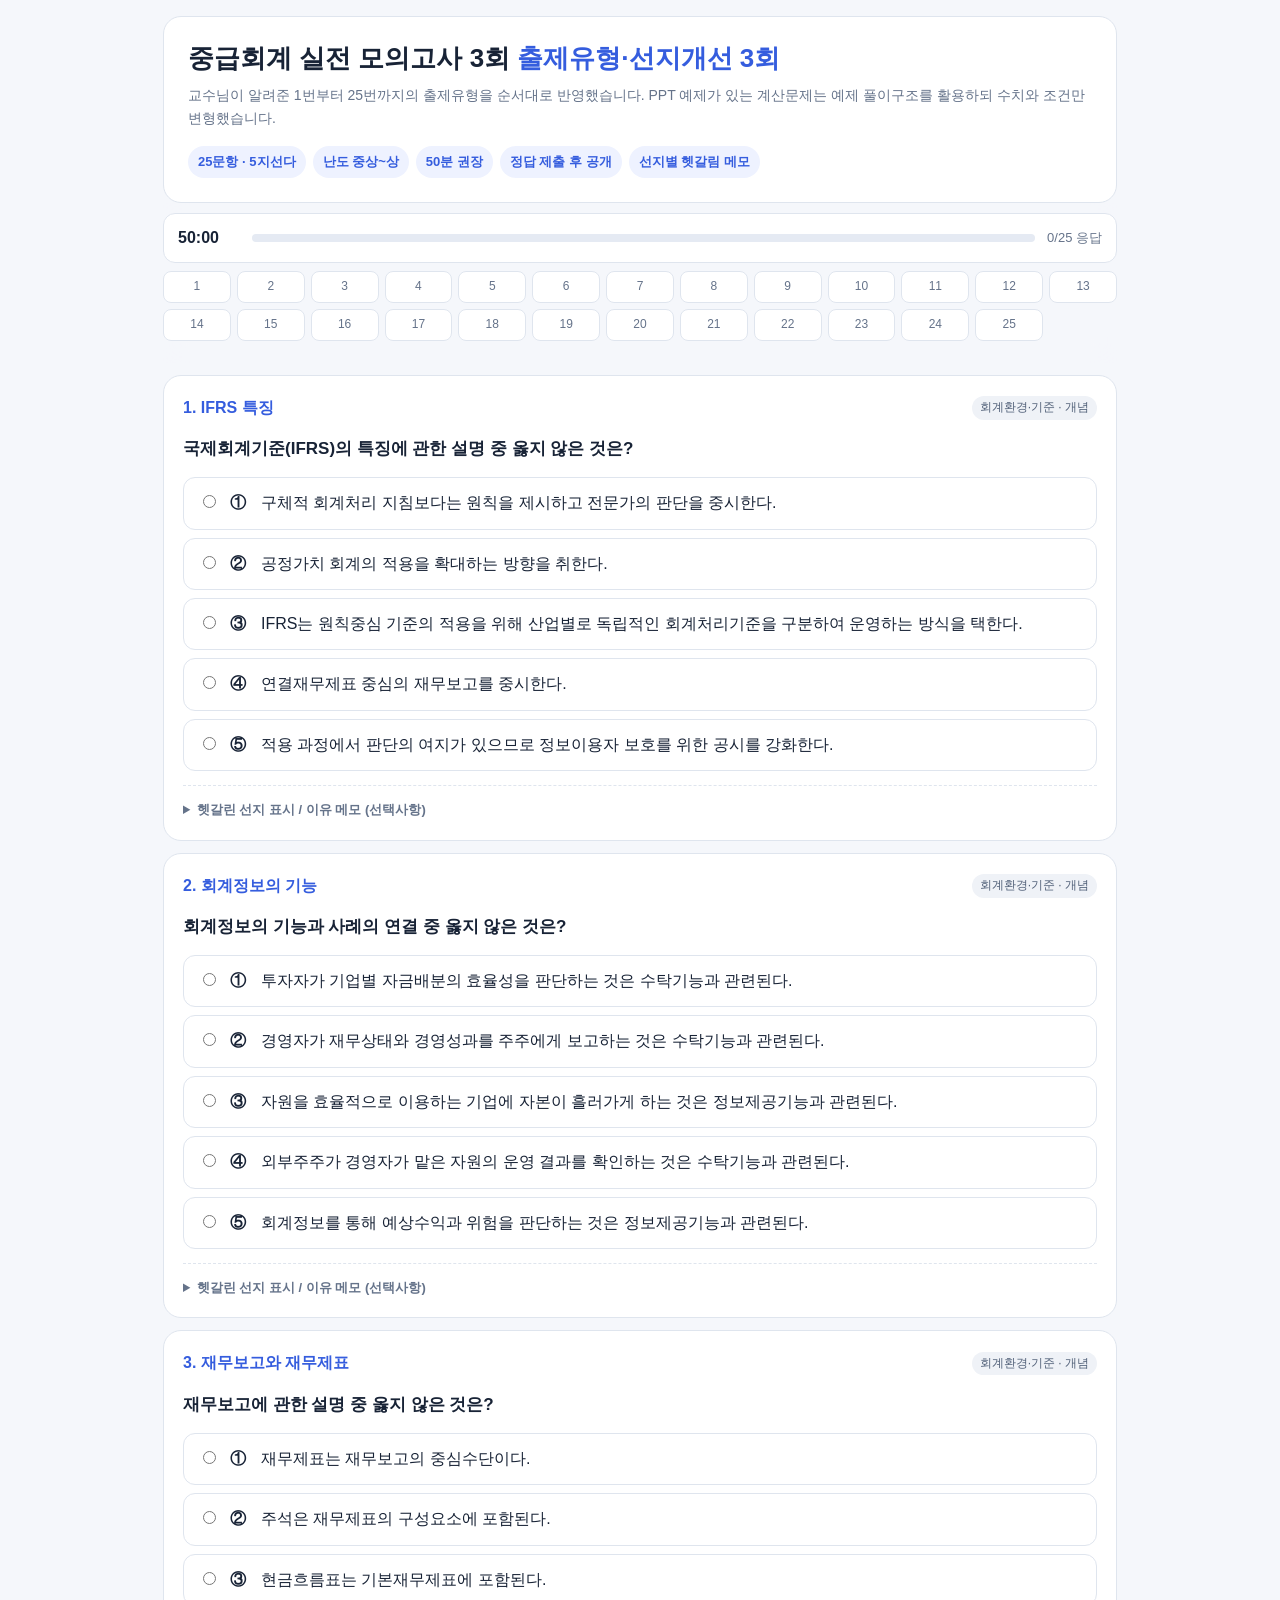
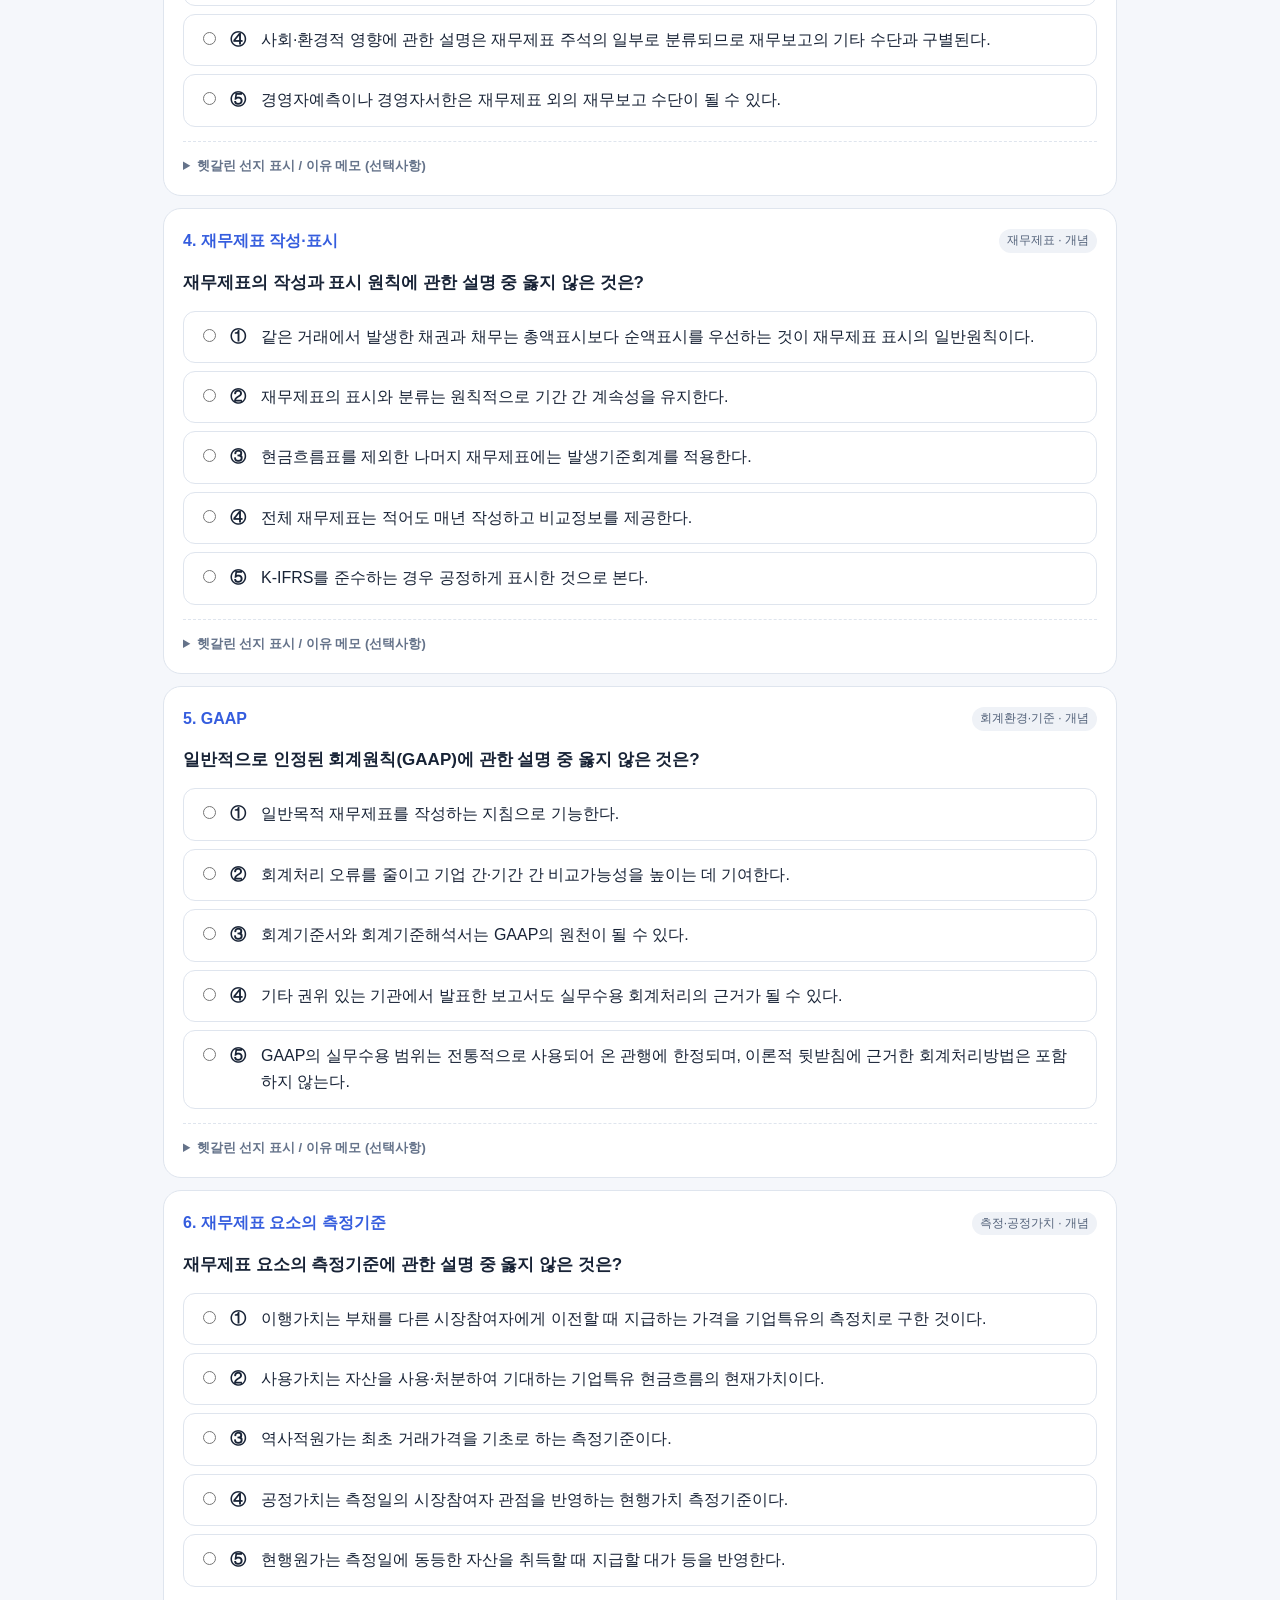
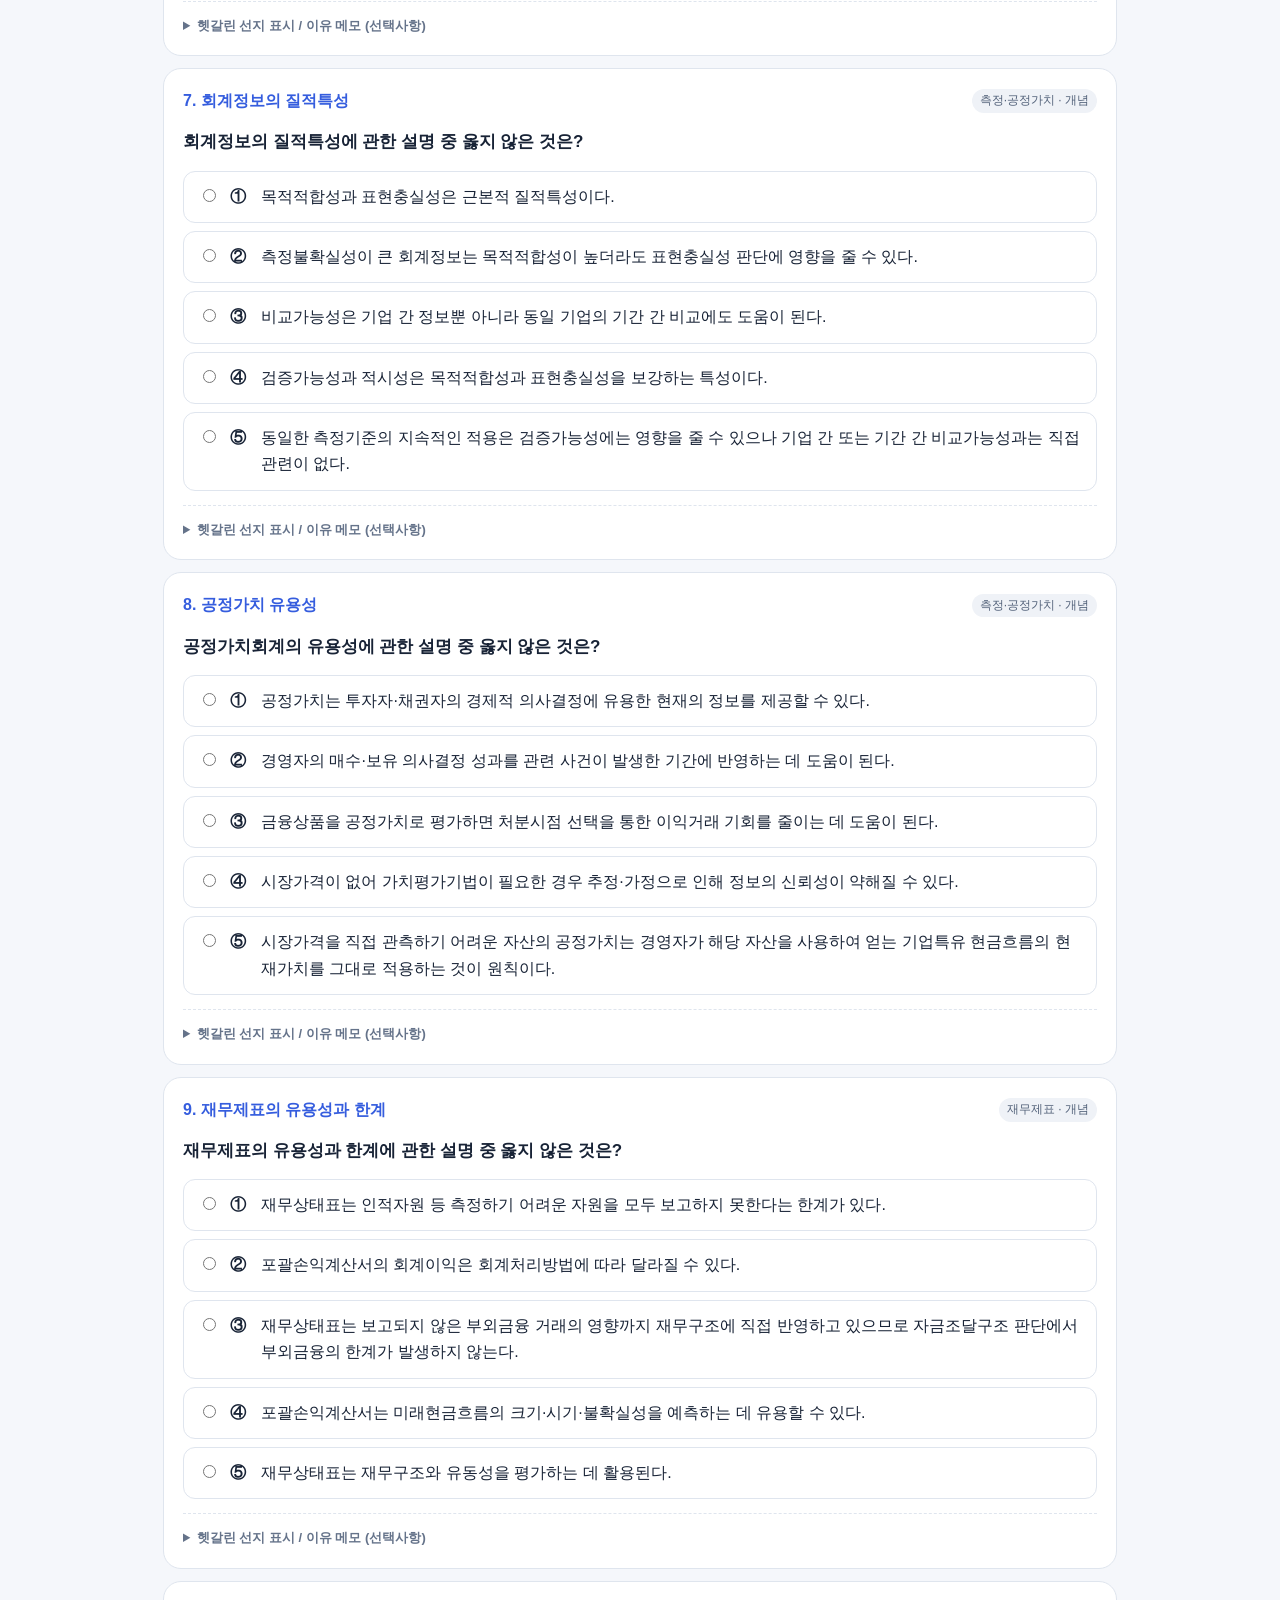
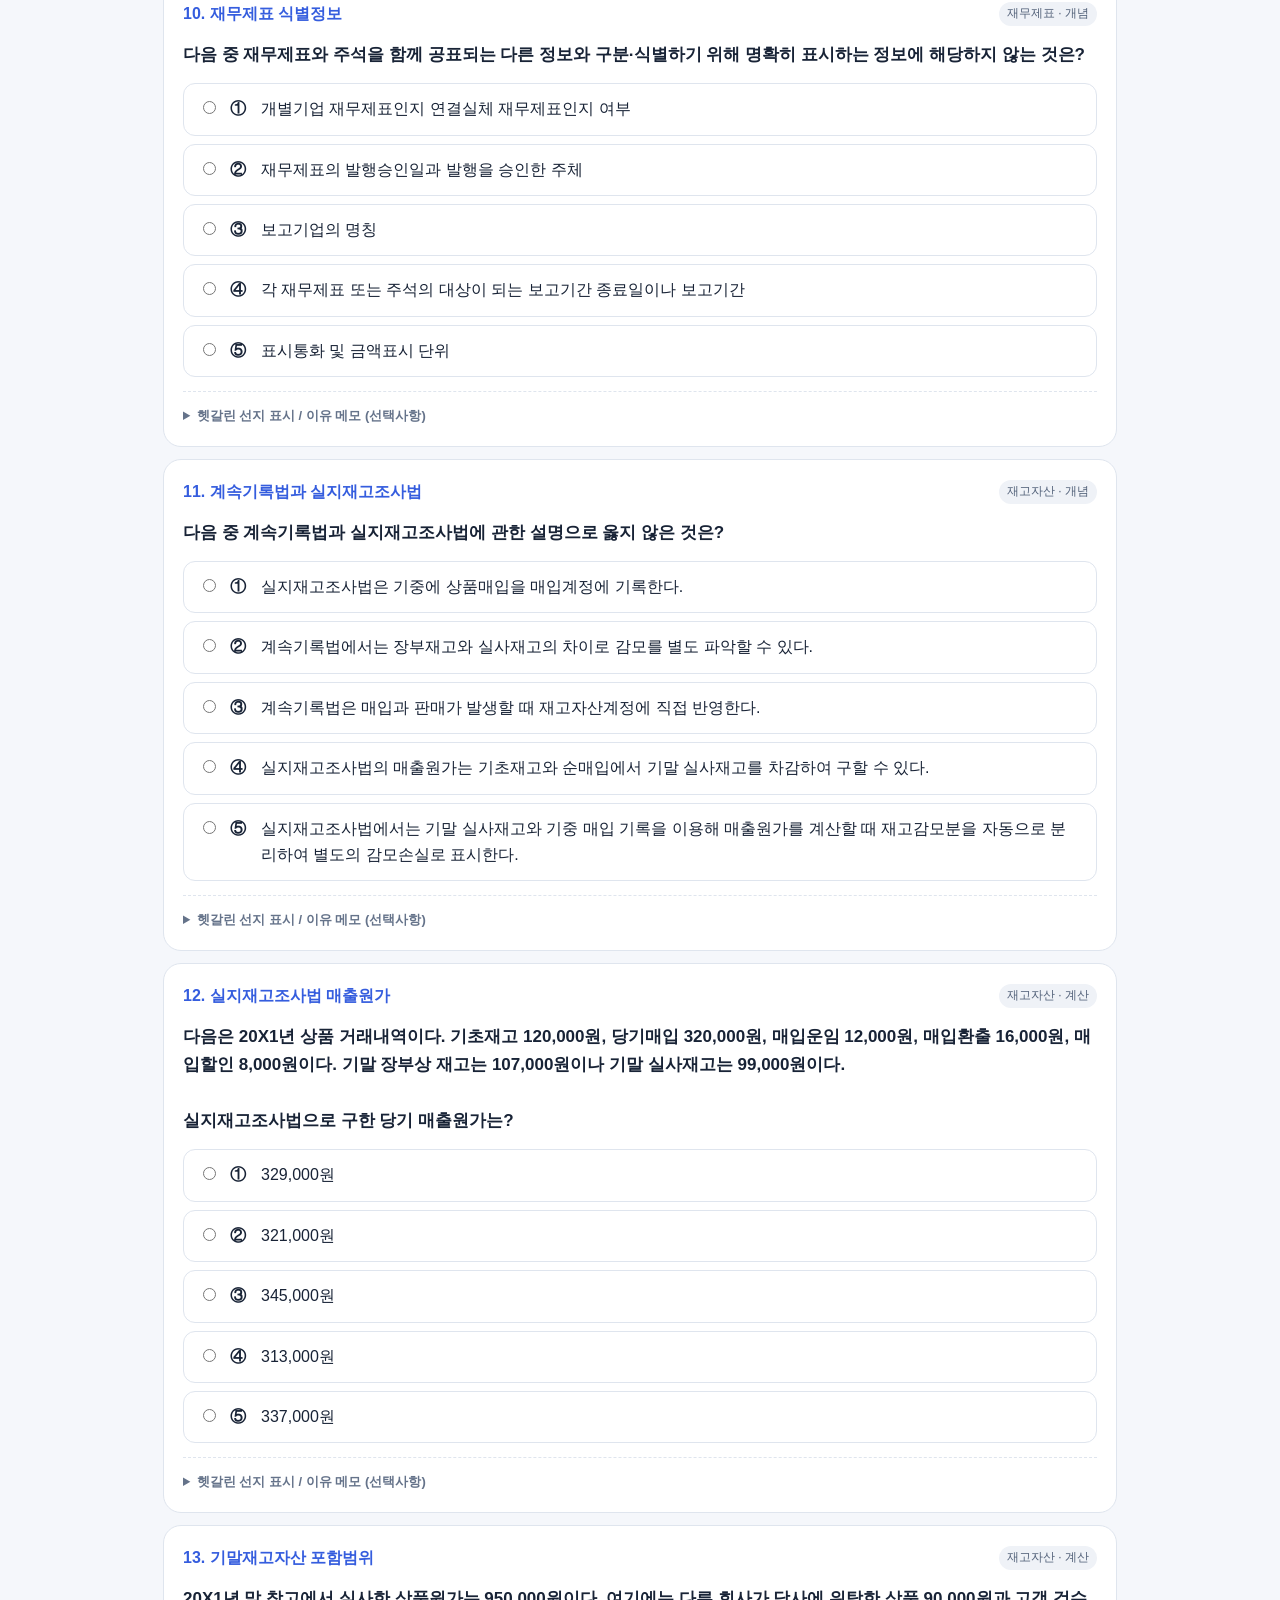
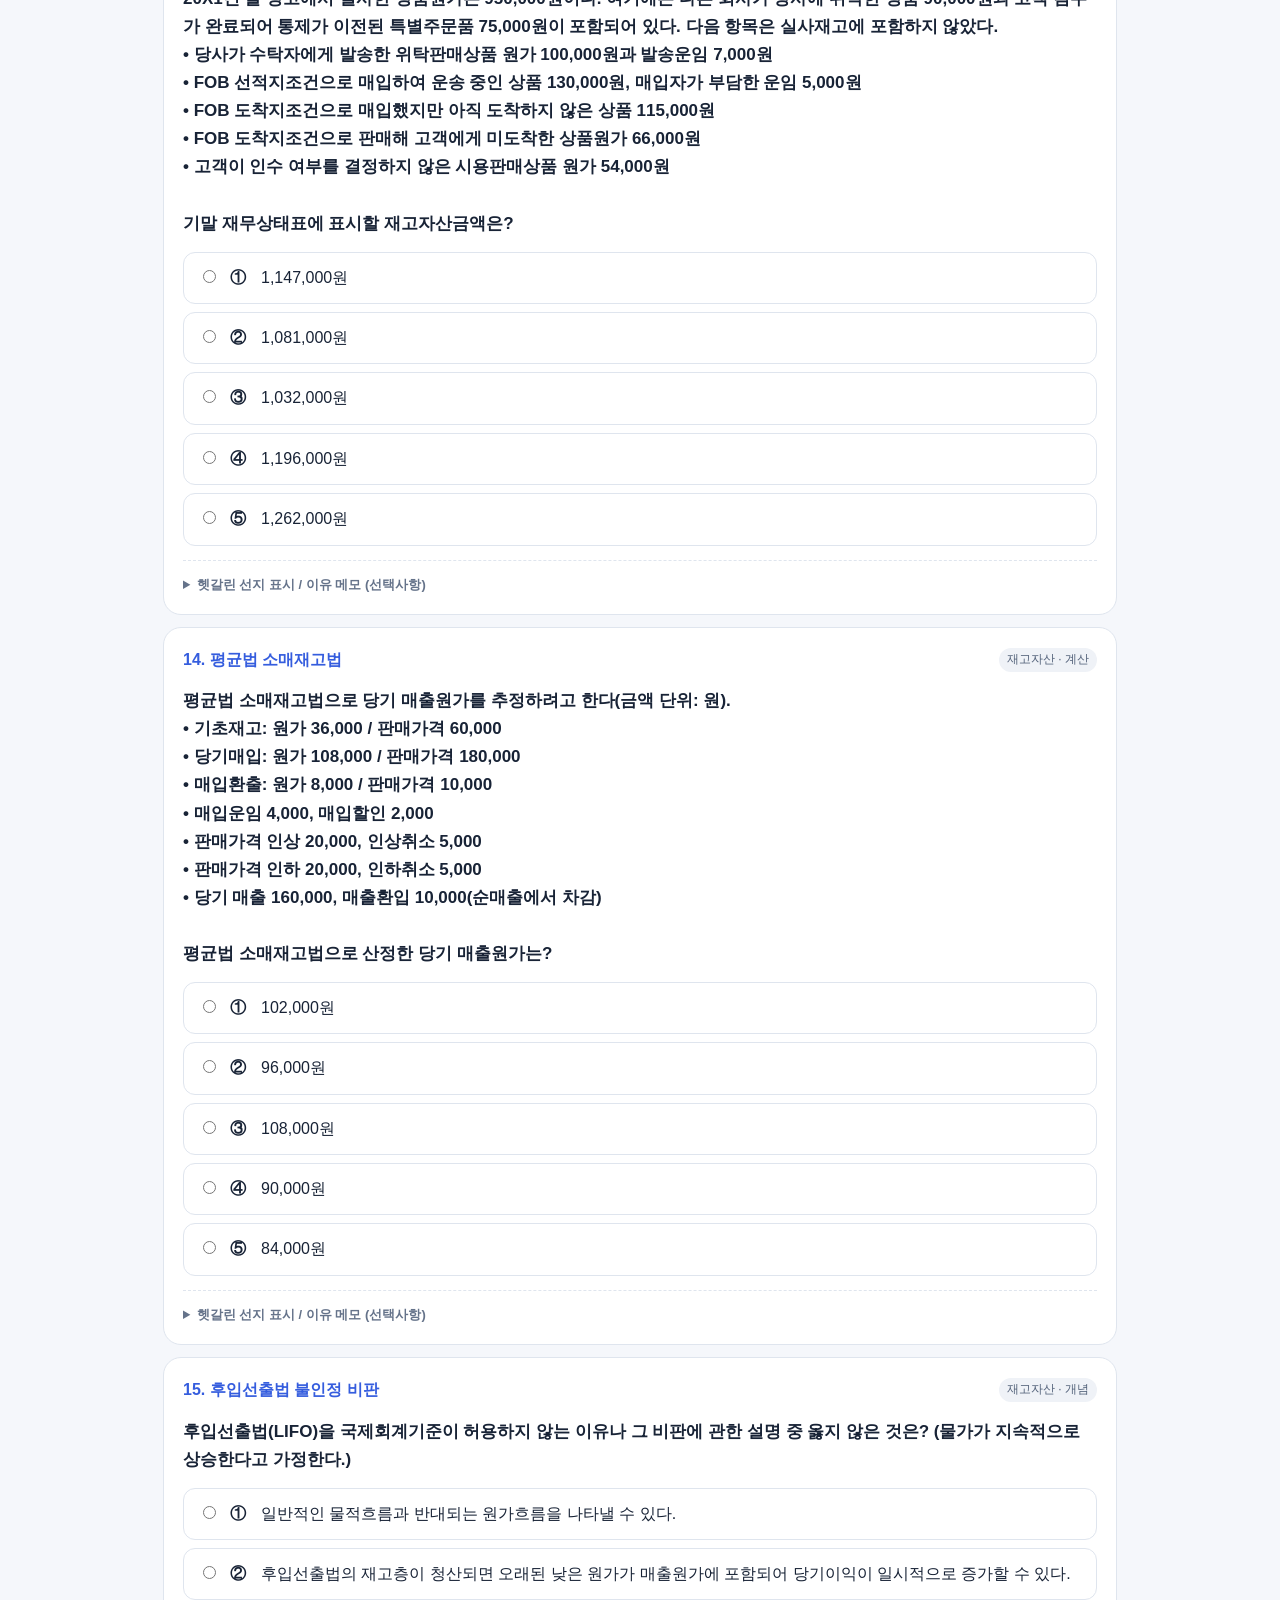
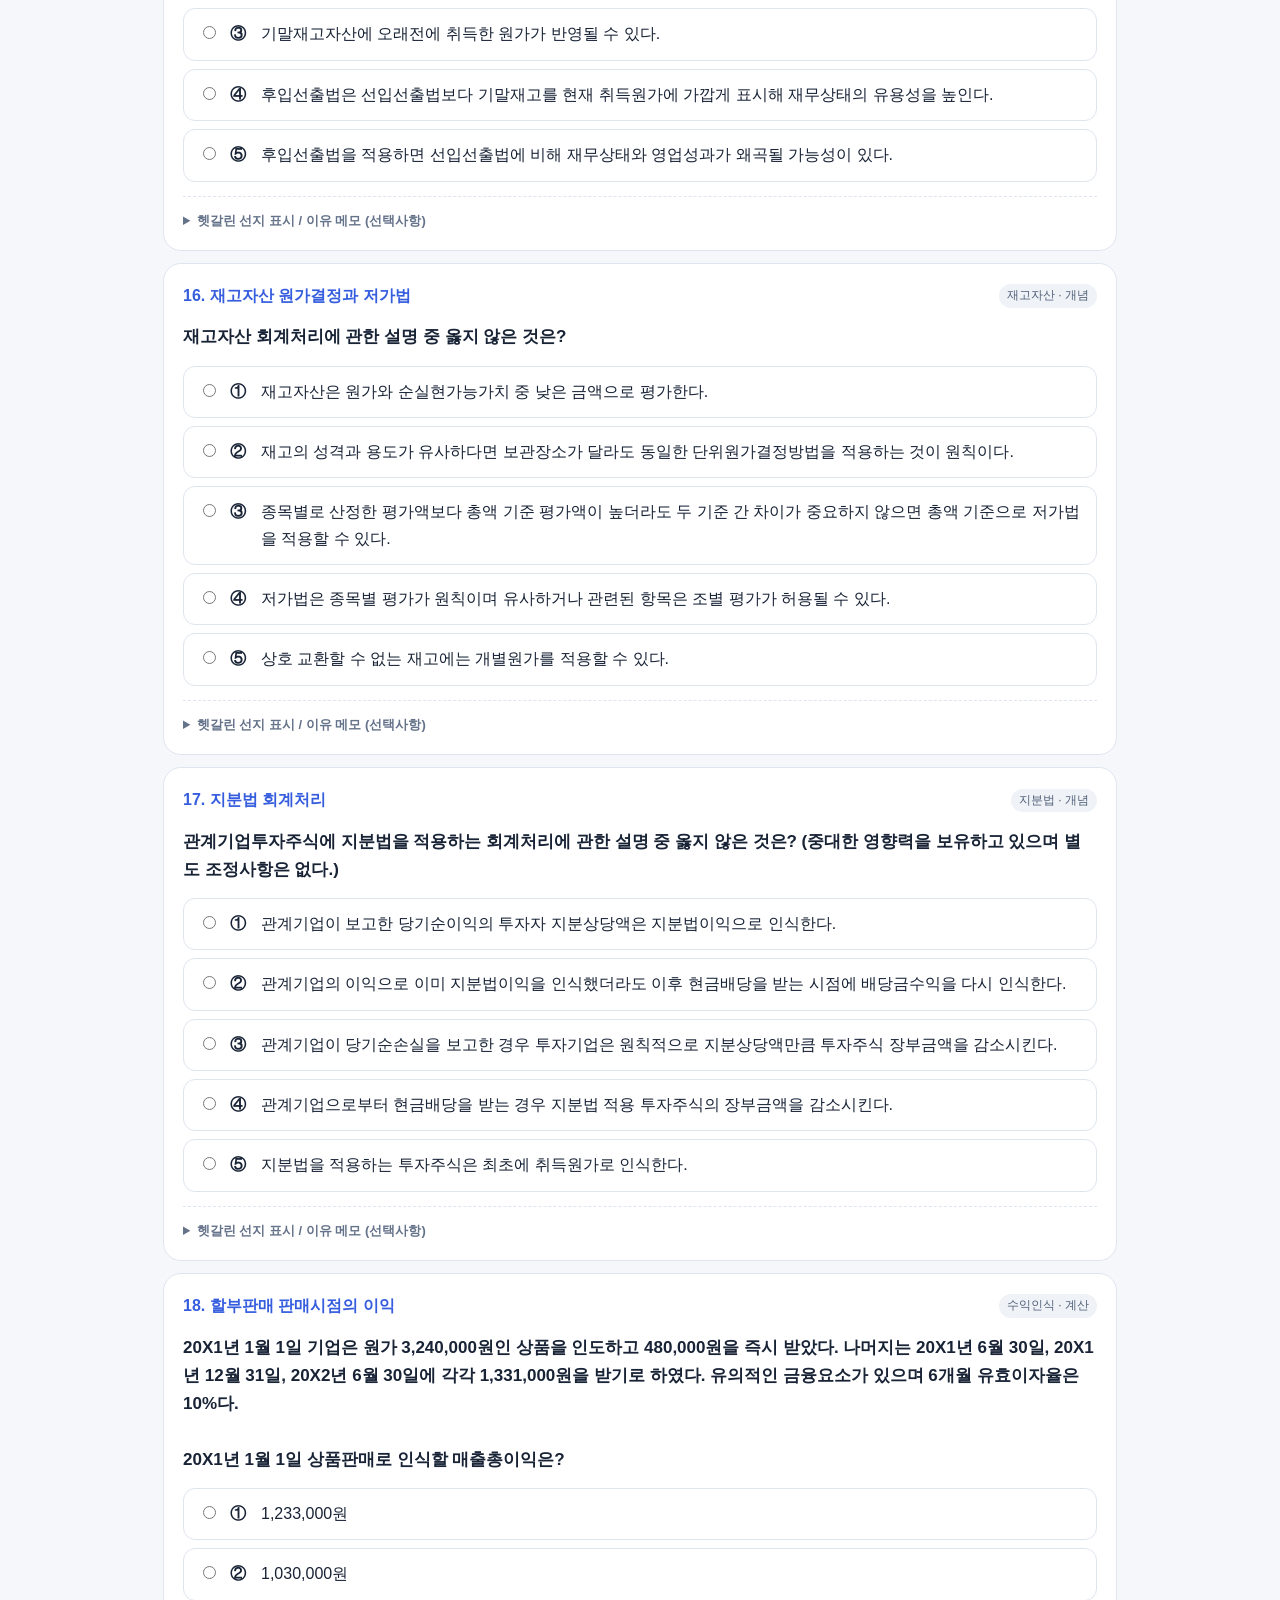
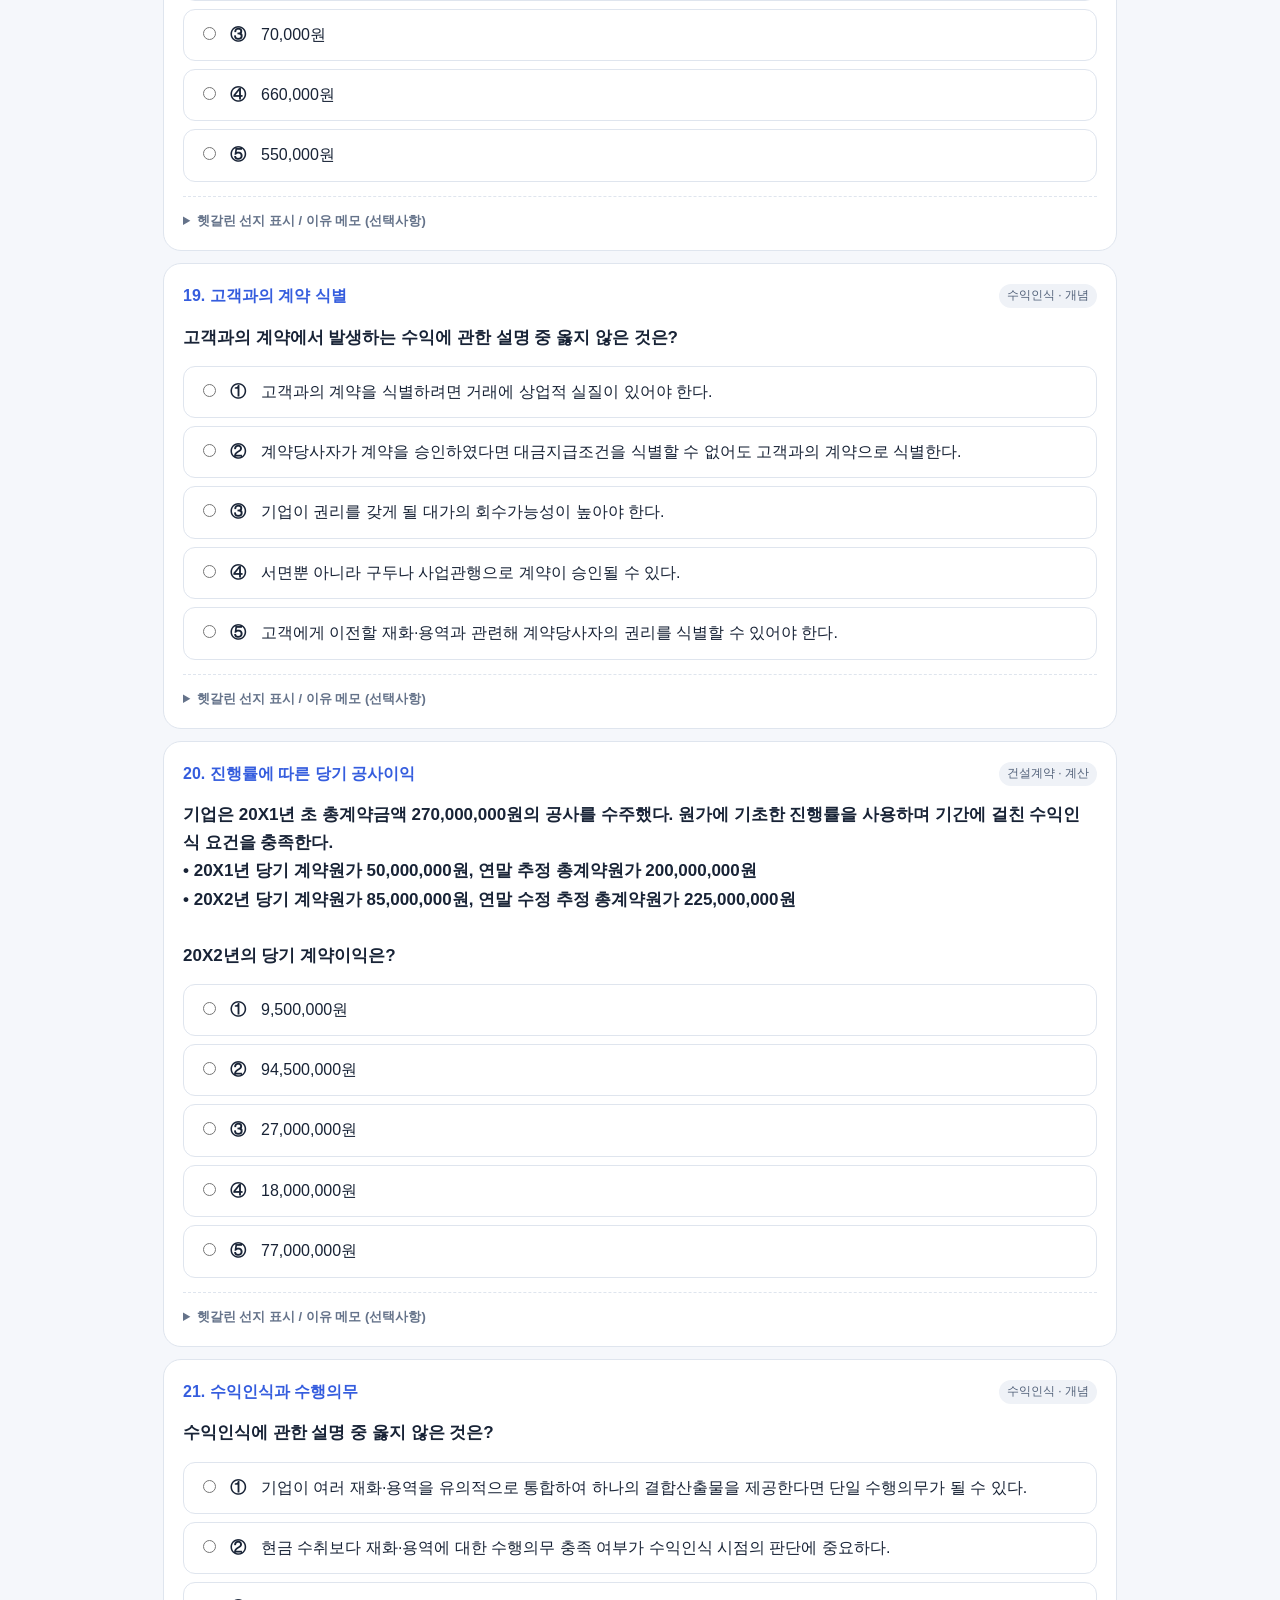
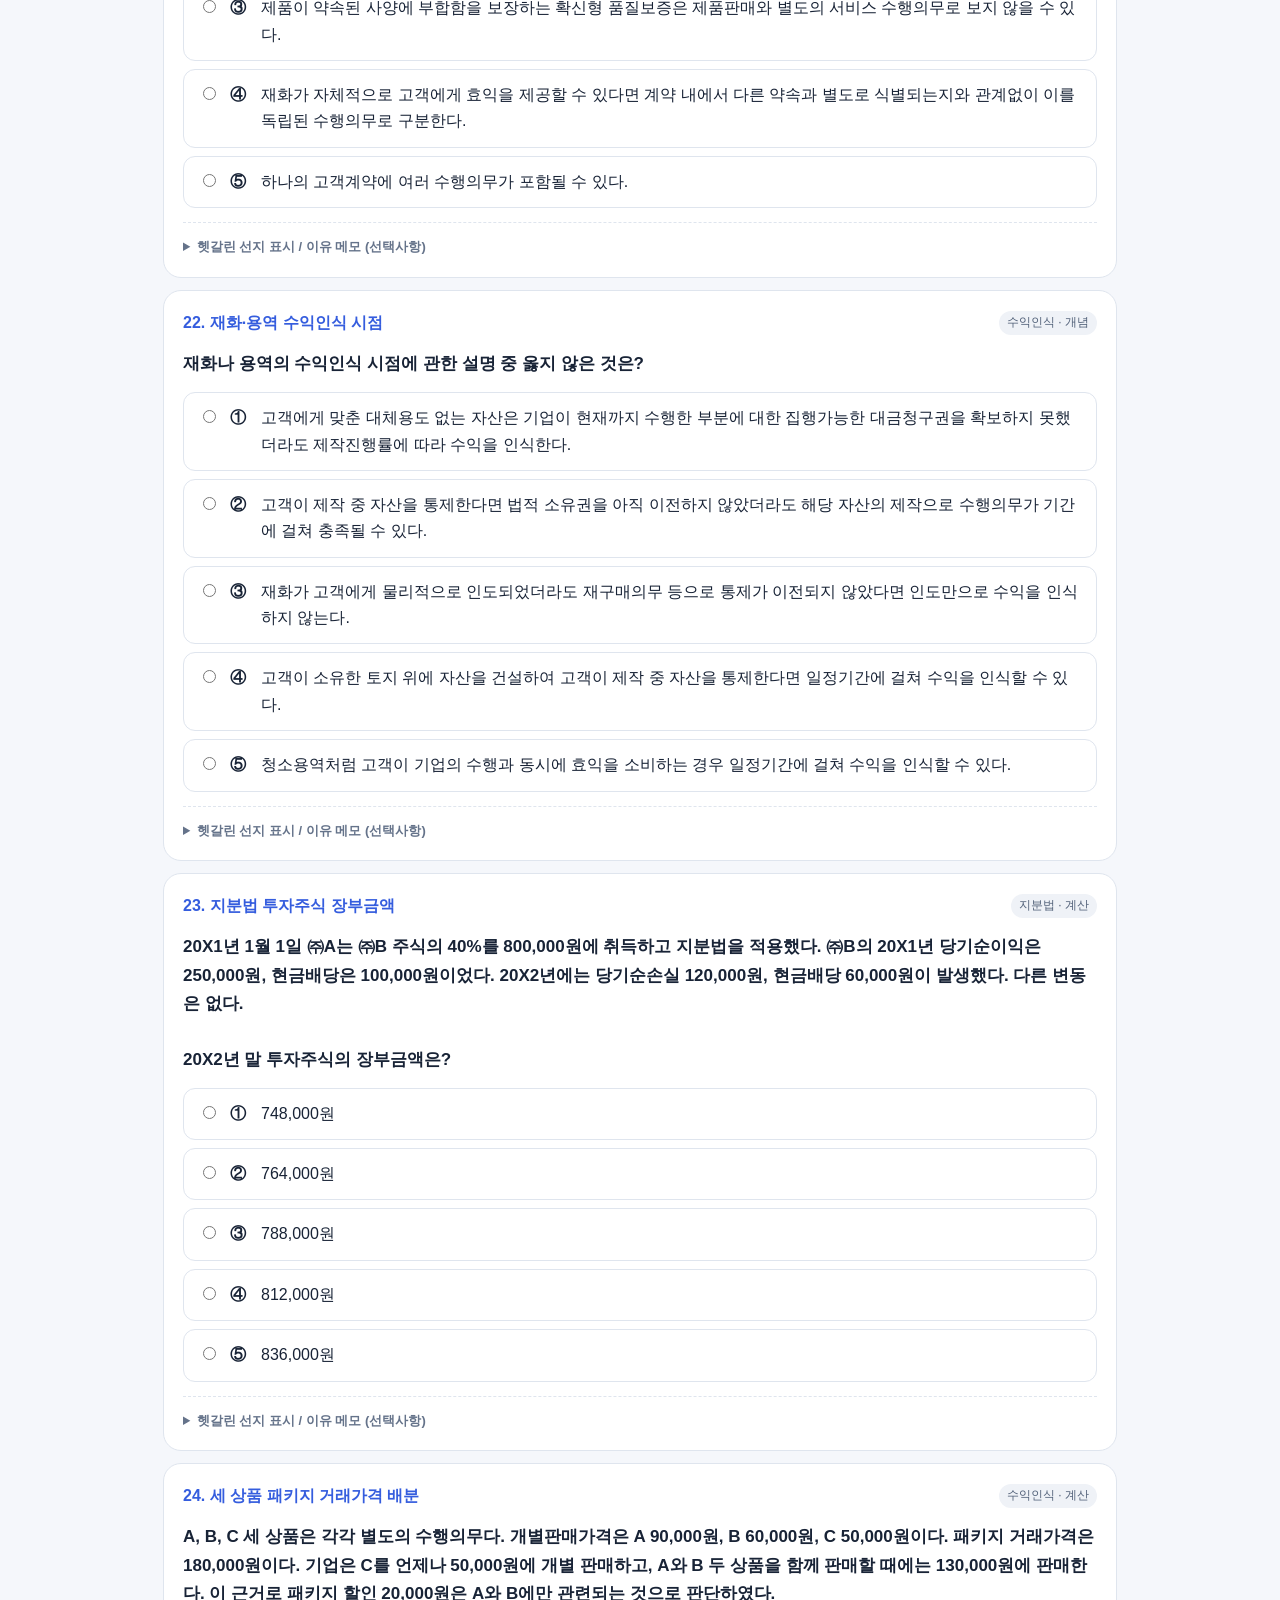
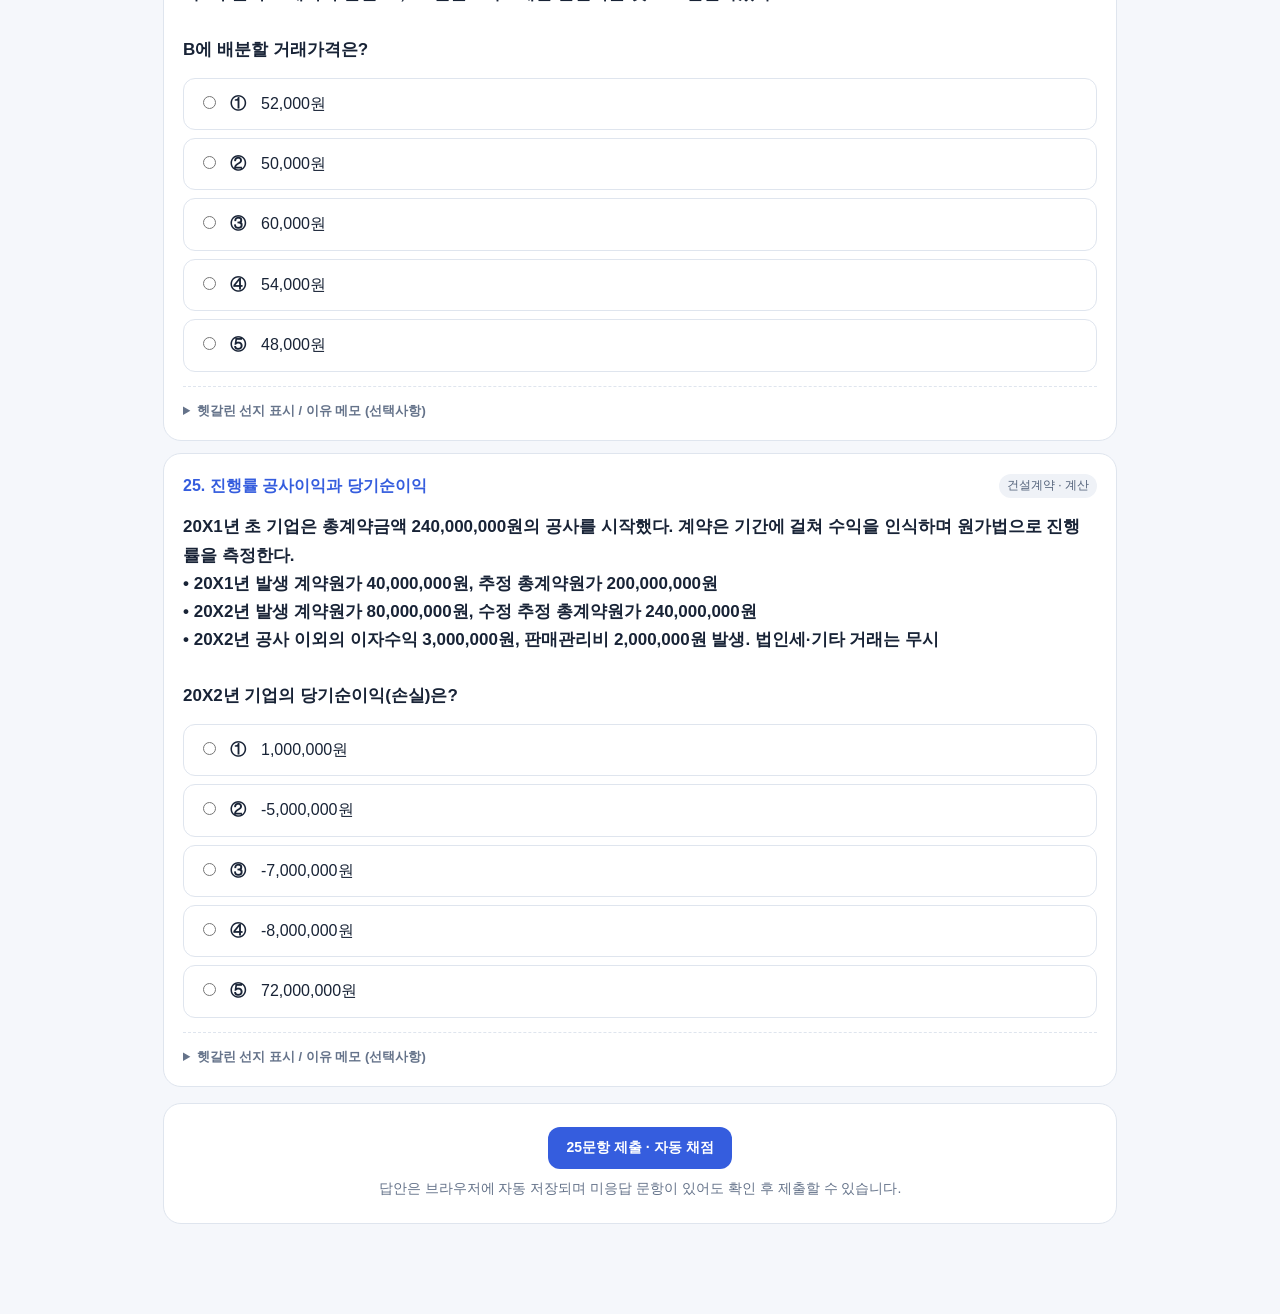
==== accounting-quiz-exam-aligned-v5/index.html @ 0b275787 "Revise professor-aligned exam with relevant, plausible distractor choices" ====
<!doctype html><html lang="ko"><head><meta charset="utf-8"><meta name="viewport" content="width=device-width,initial-scale=1,viewport-fit=cover"><meta name="color-scheme" content="light dark"><title>중급회계 교수 출제유형 일치 3회 · 수정본</title><style>
:root{--bg:#f5f7fb;--card:#fff;--ink:#182336;--muted:#65738a;--edge:#dfe5ee;--blue:#355dde;--bluebg:#eef2ff;--green:#067647;--greenbg:#e8f9ee;--red:#b42318;--redbg:#fff0ef;--gold:#975a12;--goldbg:#fff6e6}*{box-sizing:border-box}html{scroll-behavior:smooth}body{margin:0;background:var(--bg);color:var(--ink);font-family:-apple-system,BlinkMacSystemFont,"Apple SD Gothic Neo","Noto Sans KR",Arial,sans-serif;line-height:1.65}.wrap{max-width:980px;margin:auto;padding:16px 13px 90px}.hero,.card{background:var(--card);border:1px solid var(--edge);border-radius:18px}.hero{padding:24px}.hero h1{font-size:26px;margin:0 0 8px;line-height:1.35}.sub,.tiny{color:var(--muted)}.sub{margin:0;font-size:14px}.chips{display:flex;flex-wrap:wrap;gap:7px;margin:16px 0 0}.chip{background:var(--bluebg);border-radius:999px;font-size:13px;color:var(--blue);padding:5px 10px;font-weight:750}.sticky{position:sticky;top:0;z-index:30;padding:10px 0;background:color-mix(in srgb,var(--bg) 90%,transparent);backdrop-filter:blur(12px)}.progressbox{display:flex;gap:12px;align-items:center;border:1px solid var(--edge);border-radius:12px;padding:11px 14px;background:var(--card)}.timer{font-weight:900;font-variant-numeric:tabular-nums;min-width:62px}.track{height:8px;border-radius:99px;background:#e5eaf3;flex:1;overflow:hidden}.fill{height:100%;background:var(--blue);width:0}.answered{font-size:13px;white-space:nowrap;color:var(--muted)}.jump{display:grid;grid-template-columns:repeat(13,minmax(0,1fr));gap:6px;padding:8px 0 12px}.jump a{font-size:12px;text-align:center;text-decoration:none;color:var(--muted);background:var(--card);border:1px solid var(--edge);border-radius:8px;padding:5px}.jump a.done{background:var(--bluebg);color:var(--blue);border-color:#aabcf9}.question{padding:19px;margin:12px 0}.qtitle{display:flex;align-items:center;justify-content:space-between;gap:8px}.qnum{font-weight:900;color:var(--blue)}.kind{border-radius:99px;padding:2px 8px;background:#eff2f7;color:#526179;font-size:12px}.stem{font-size:17px;font-weight:740;white-space:pre-line;margin:14px 0}.option{display:flex;gap:11px;align-items:flex-start;padding:12px 14px;border:1px solid var(--edge);border-radius:12px;margin:8px 0;cursor:pointer}.option:has(input:checked){border-color:var(--blue);background:var(--bluebg)}.option input{margin-top:5px;accent-color:var(--blue)}.no{font-weight:900;min-width:20px}.extras{border-top:1px dashed var(--edge);margin-top:14px;padding-top:13px}.extras details summary{cursor:pointer;color:var(--muted);font-size:13px;font-weight:750}.extras p{font-size:12px;color:var(--muted);margin:7px 0}.doubts{display:flex;gap:7px;flex-wrap:wrap}.doubts label{border:1px solid var(--edge);border-radius:8px;padding:5px 10px;font-size:13px;cursor:pointer}.doubts label:has(input:checked){background:var(--goldbg);border-color:#f9b650;color:var(--gold)}textarea{display:block;width:100%;border:1px solid var(--edge);border-radius:10px;background:var(--card);color:var(--ink);padding:10px;resize:vertical;font-family:inherit;margin-top:9px;min-height:55px}.actions{padding:23px;text-align:center;margin-top:16px}.btn{border:0;border-radius:12px;padding:12px 18px;font-size:14px;font-weight:850;cursor:pointer}.primary{background:var(--blue);color:white}.secondary{background:var(--card);color:var(--ink);border:1px solid var(--edge)}.hidden{display:none!important}#result{display:none}.resultcard,.reviewcard{padding:22px;margin-top:13px}.score{font-size:52px;line-height:1.2;font-weight:950}.metrics{display:grid;grid-template-columns:repeat(2,minmax(0,1fr));gap:10px;margin-top:16px}.metric{border:1px solid var(--edge);border-radius:12px;padding:12px}.mtop{display:flex;justify-content:space-between;font-weight:800;font-size:14px}.bar{height:8px;background:#e6eaf2;border-radius:99px;overflow:hidden;margin-top:9px}.bar span{display:block;height:100%;background:var(--blue)}.vital{border-left:4px solid #dc8a19;background:var(--goldbg);padding:12px;border-radius:10px;margin:9px 0}.rline{padding:13px 14px;border:1px solid var(--edge);border-radius:12px;margin:11px 0}.rline.wrong{background:var(--redbg);border-color:#f4b5b0}.rline.right{background:var(--greenbg);border-color:#abe0bd}.rtitle{font-weight:900}.details{font-size:14px}.source{font-size:12px;color:var(--muted);margin-top:6px}.rline b{font-weight:850}.topactions{display:flex;flex-wrap:wrap;gap:8px;margin-top:15px}#copyStatus{font-size:13px;color:var(--muted)}@media(max-width:650px){.hero h1{font-size:21px}.jump{grid-template-columns:repeat(9,minmax(0,1fr))}.metrics{grid-template-columns:1fr}.question{padding:15px}.stem{font-size:16px}.answered{display:none}}
@media(prefers-color-scheme:dark){:root{--bg:#0e131b;--card:#171f2b;--ink:#edf2fb;--muted:#a2aec1;--edge:#2d394b;--blue:#89a3ff;--bluebg:#203252;--greenbg:#14342a;--redbg:#391f24;--goldbg:#332611}.kind{background:#283348;color:#b8c4d7}.track,.bar{background:#2b3544}}
</style></head><body><div class="wrap"><header class="hero"><h1>중급회계 실전 모의고사 3회 <span style="color:var(--blue)">출제유형·선지개선 3회</span></h1><p class="sub">교수님이 알려준 1번부터 25번까지의 출제유형을 순서대로 반영했습니다. PPT 예제가 있는 계산문제는 예제 풀이구조를 활용하되 수치와 조건만 변형했습니다.</p><div class="chips"><span class="chip">25문항 · 5지선다</span><span class="chip">난도 중상~상</span><span class="chip">50분 권장</span><span class="chip">정답 제출 후 공개</span><span class="chip">선지별 헷갈림 메모</span></div></header><div class="sticky"><div class="progressbox"><span class="timer" id="timer">50:00</span><div class="track"><div class="fill" id="fill"></div></div><span id="answered" class="answered">0/25</span></div><nav id="jump" class="jump"></nav></div><main id="questions"></main><section class="card actions" id="submitSection"><button type="button" class="btn primary" id="submitBtn">25문항 제출 · 자동 채점</button><p class="sub" style="margin-top:8px">답안은 브라우저에 자동 저장되며 미응답 문항이 있어도 확인 후 제출할 수 있습니다.</p></section><section id="result"><div class="card resultcard"><h2>시험 결과</h2><div class="score"><span id="points">0</span><small style="font-size:20px"> / 100</small></div><p class="sub" id="overall"></p><div class="metrics" id="metrics"></div><div class="topactions"><button class="btn secondary" type="button" id="toggleFocus">오답·헷갈린 선지만 보기</button><button class="btn secondary" type="button" id="copyReport">진단 결과 복사하기</button><button class="btn secondary" type="button" id="reset">새로 풀기</button><span id="copyStatus"></span></div></div><div class="card reviewcard"><h2>우선 복습 개념</h2><div id="weak"></div></div><div class="card reviewcard"><h2>문항·선지별 상세 해설</h2><div id="reviews"></div></div></section></div><script>
const QS=[{"id":1,"area":"회계환경·기준","concept":"IFRS 특징","stem":"국제회계기준(IFRS)의 특징에 관한 설명 중 옳지 않은 것은?","options":["구체적 회계처리 지침보다는 원칙을 제시하고 전문가의 판단을 중시한다.","연결재무제표 중심의 재무보고를 중시한다.","적용 과정에서 판단의 여지가 있으므로 정보이용자 보호를 위한 공시를 강화한다.","IFRS는 원칙중심 기준의 적용을 위해 산업별로 독립적인 회계처리기준을 구분하여 운영하는 방식을 택한다.","공정가치 회계의 적용을 확대하는 방향을 취한다."],"answer":3,"explain":"교수자료의 IFRS 특징은 원칙주의, 전문가 판단, 산업별기준 배제, 연결재무제표 중심, 공시강화, 공정가치 확대다. 산업별 독립기준을 늘린다는 내용이 틀리다.","source":"제1장 슬라이드24","kind":"개념"},{"id":2,"area":"회계환경·기준","concept":"회계정보의 기능","stem":"회계정보의 기능과 사례의 연결 중 옳지 않은 것은?","options":["회계정보를 통해 예상수익과 위험을 판단하는 것은 정보제공기능과 관련된다.","외부주주가 경영자가 맡은 자원의 운영 결과를 확인하는 것은 수탁기능과 관련된다.","자원을 효율적으로 이용하는 기업에 자본이 흘러가게 하는 것은 정보제공기능과 관련된다.","경영자가 재무상태와 경영성과를 주주에게 보고하는 것은 수탁기능과 관련된다.","투자자가 기업별 자금배분의 효율성을 판단하는 것은 수탁기능과 관련된다."],"answer":4,"explain":"투자자의 자금배분 결정은 정보제공기능이다. 수탁기능은 경영자가 주주에게 위임받은 자원의 운용 결과를 보고하는 기능이다.","source":"제1장 슬라이드7","kind":"개념"},{"id":3,"area":"회계환경·기준","concept":"재무보고와 재무제표","stem":"재무보고에 관한 설명 중 옳지 않은 것은?","options":["재무제표는 재무보고의 중심수단이다.","현금흐름표는 기본재무제표에 포함된다.","경영자예측이나 경영자서한은 재무제표 외의 재무보고 수단이 될 수 있다.","사회·환경적 영향에 관한 설명은 재무제표 주석의 일부로 분류되므로 재무보고의 기타 수단과 구별된다.","주석은 재무제표의 구성요소에 포함된다."],"answer":3,"explain":"교수자료에서는 사회·환경적 영향에 관한 설명을 사업보고서·경영자예측·경영자서한과 함께 재무보고의 기타수단으로 구분한다.","source":"제1장 슬라이드6","kind":"개념"},{"id":4,"area":"재무제표","concept":"재무제표 작성·표시","stem":"재무제표의 작성과 표시 원칙에 관한 설명 중 옳지 않은 것은?","options":["K-IFRS를 준수하는 경우 공정하게 표시한 것으로 본다.","전체 재무제표는 적어도 매년 작성하고 비교정보를 제공한다.","현금흐름표를 제외한 나머지 재무제표에는 발생기준회계를 적용한다.","재무제표의 표시와 분류는 원칙적으로 기간 간 계속성을 유지한다.","같은 거래에서 발생한 채권과 채무는 총액표시보다 순액표시를 우선하는 것이 재무제표 표시의 일반원칙이다."],"answer":4,"explain":"상계금지가 원칙이다. 자산과 부채, 수익과 비용을 임의로 상계하지 않는다.","source":"제3장 슬라이드5","kind":"개념"},{"id":5,"area":"회계환경·기준","concept":"GAAP","stem":"일반적으로 인정된 회계원칙(GAAP)에 관한 설명 중 옳지 않은 것은?","options":["일반목적 재무제표를 작성하는 지침으로 기능한다.","회계처리 오류를 줄이고 기업 간·기간 간 비교가능성을 높이는 데 기여한다.","회계기준서와 회계기준해석서는 GAAP의 원천이 될 수 있다.","기타 권위 있는 기관에서 발표한 보고서도 실무수용 회계처리의 근거가 될 수 있다.","GAAP의 실무수용 범위는 전통적으로 사용되어 온 관행에 한정되며, 이론적 뒷받침에 근거한 회계처리방법은 포함하지 않는다."],"answer":4,"explain":"교수자료는 공식 기준서·해석서와 실무수용된 전통적 방법, 이론적 뒷받침이 있는 방법, 기타 권위 있는 보고서를 함께 제시한다.","source":"제1장 슬라이드11","kind":"개념"},{"id":6,"area":"측정·공정가치","concept":"재무제표 요소의 측정기준","stem":"재무제표 요소의 측정기준에 관한 설명 중 옳지 않은 것은?","options":["역사적원가는 최초 거래가격을 기초로 하는 측정기준이다.","공정가치는 측정일의 시장참여자 관점을 반영하는 현행가치 측정기준이다.","사용가치는 자산을 사용·처분하여 기대하는 기업특유 현금흐름의 현재가치이다.","이행가치는 부채를 다른 시장참여자에게 이전할 때 지급하는 가격을 기업특유의 측정치로 구한 것이다.","현행원가는 측정일에 동등한 자산을 취득할 때 지급할 대가 등을 반영한다."],"answer":3,"explain":"부채를 시장참여자에게 이전할 때의 가격은 공정가치 관점이다. 이행가치는 기업이 부채를 이행할 때 이전할 현금·경제적 자원의 현재가치이며 기업특유의 가정을 사용한다.","source":"제4장 슬라이드13~14","kind":"개념"},{"id":7,"area":"측정·공정가치","concept":"회계정보의 질적특성","stem":"회계정보의 질적특성에 관한 설명 중 옳지 않은 것은?","options":["목적적합성과 표현충실성은 근본적 질적특성이다.","비교가능성은 기업 간 정보뿐 아니라 동일 기업의 기간 간 비교에도 도움이 된다.","검증가능성과 적시성은 목적적합성과 표현충실성을 보강하는 특성이다.","측정불확실성이 큰 회계정보는 목적적합성이 높더라도 표현충실성 판단에 영향을 줄 수 있다.","동일한 측정기준의 지속적인 적용은 검증가능성에는 영향을 줄 수 있으나 기업 간 또는 기간 간 비교가능성과는 직접 관련이 없다."],"answer":4,"explain":"동일 항목에 동일 측정기준을 일관되게 적용하면 비교가능성이 높아질 수 있다. 검증가능성은 보강적 특성이며, 근본적 질적특성은 목적적합성과 표현충실성이다.","source":"제4장 질적특성 및 측정기준 선택 부분","kind":"개념"},{"id":8,"area":"측정·공정가치","concept":"공정가치 유용성","stem":"공정가치회계의 유용성에 관한 설명 중 옳지 않은 것은?","options":["공정가치는 투자자·채권자의 경제적 의사결정에 유용한 현재의 정보를 제공할 수 있다.","경영자의 매수·보유 의사결정 성과를 관련 사건이 발생한 기간에 반영하는 데 도움이 된다.","금융상품을 공정가치로 평가하면 처분시점 선택을 통한 이익거래 기회를 줄이는 데 도움이 된다.","시장가격이 없어 가치평가기법이 필요한 경우 추정·가정으로 인해 정보의 신뢰성이 약해질 수 있다.","시장가격을 직접 관측하기 어려운 자산의 공정가치는 경영자가 해당 자산을 사용하여 얻는 기업특유 현금흐름의 현재가치를 그대로 적용하는 것이 원칙이다."],"answer":4,"explain":"공정가치는 시장참여자의 가정을 반영한다. 공시가격이 없으면 가치평가기법을 사용할 수 있으나, 기업특유 현금흐름을 그대로 사용하는 사용가치와 동일한 개념은 아니다. 추정기법은 검증가능성에 한계가 있을 수 있다.","source":"제4장 슬라이드27·29","kind":"개념"},{"id":9,"area":"재무제표","concept":"재무제표의 유용성과 한계","stem":"재무제표의 유용성과 한계에 관한 설명 중 옳지 않은 것은?","options":["재무상태표는 재무구조와 유동성을 평가하는 데 활용된다.","재무상태표는 인적자원 등 측정하기 어려운 자원을 모두 보고하지 못한다는 한계가 있다.","포괄손익계산서의 회계이익은 회계처리방법에 따라 달라질 수 있다.","포괄손익계산서는 미래현금흐름의 크기·시기·불확실성을 예측하는 데 유용할 수 있다.","재무상태표는 보고되지 않은 부외금융 거래의 영향까지 재무구조에 직접 반영하고 있으므로 자금조달구조 판단에서 부외금융의 한계가 발생하지 않는다."],"answer":4,"explain":"재무상태표는 자원·재무구조·유동성·재무탄력성 평가에 유용하나, 부외금융은 자산·부채의 보고에 반영되지 않을 수 있는 한계가 있다. 회계이익과 경제학적 이익도 서로 다르며 회계이익은 정책·추정의 영향을 받는다.","source":"제3장 슬라이드8·14","kind":"개념"},{"id":10,"area":"재무제표","concept":"재무제표 식별정보","stem":"다음 중 재무제표와 주석을 함께 공표되는 다른 정보와 구분·식별하기 위해 명확히 표시하는 정보에 해당하지 않는 것은?","options":["보고기업의 명칭","개별기업 재무제표인지 연결실체 재무제표인지 여부","각 재무제표 또는 주석의 대상이 되는 보고기간 종료일이나 보고기간","표시통화 및 금액표시 단위","재무제표의 발행승인일과 발행을 승인한 주체"],"answer":4,"explain":"재무제표 식별정보는 보고기업 명칭·개별/연결 여부·보고기간 종료일 또는 보고기간·표시통화·금액표시 단위다. 발행승인일과 승인 주체는 다른 공시 요구의 대상이 될 수 있지만 이 식별정보 목록과는 구분된다.","source":"제3장 슬라이드6","kind":"개념"},{"id":11,"area":"재고자산","concept":"계속기록법과 실지재고조사법","stem":"다음 중 계속기록법과 실지재고조사법에 관한 설명으로 옳지 않은 것은?","options":["계속기록법은 매입과 판매가 발생할 때 재고자산계정에 직접 반영한다.","실지재고조사법은 기중에 상품매입을 매입계정에 기록한다.","실지재고조사법의 매출원가는 기초재고와 순매입에서 기말 실사재고를 차감하여 구할 수 있다.","계속기록법에서는 장부재고와 실사재고의 차이로 감모를 별도 파악할 수 있다.","실지재고조사법에서는 기말 실사재고와 기중 매입 기록을 이용해 매출원가를 계산할 때 재고감모분을 자동으로 분리하여 별도의 감모손실로 표시한다."],"answer":4,"explain":"실지재고조사법에서는 기중 재고수량을 계속 기록하지 않기 때문에 실사재고의 부족분이 매출원가에 섞일 수 있다. 계속기록법은 기말 장부수량과 실사수량을 비교해 감모를 별도로 확인할 수 있다.","source":"제6장 슬라이드9~10","kind":"개념"},{"id":12,"area":"재고자산","concept":"실지재고조사법 매출원가","stem":"다음은 20X1년 상품 거래내역이다. 기초재고 120,000원, 당기매입 320,000원, 매입운임 12,000원, 매입환출 16,000원, 매입할인 8,000원이다. 기말 장부상 재고는 107,000원이나 기말 실사재고는 99,000원이다.\n\n실지재고조사법으로 구한 당기 매출원가는?","options":["321,000원","329,000원","337,000원","313,000원","345,000원"],"answer":1,"explain":"판매가능원가=120,000+320,000+12,000−16,000−8,000=428,000원. 실지재고조사법 매출원가=428,000−99,000=329,000원. 장부재고 107,000원을 사용하면 감모 8,000원을 제외하게 된다.","source":"제6장 예제 6-1 및 계속·실지재고 비교 구조","kind":"계산"},{"id":13,"area":"재고자산","concept":"기말재고자산 포함범위","stem":"20X1년 말 창고에서 실사한 상품원가는 950,000원이다. 여기에는 다른 회사가 당사에 위탁한 상품 90,000원과 고객 검수가 완료되어 통제가 이전된 특별주문품 75,000원이 포함되어 있다. 다음 항목은 실사재고에 포함하지 않았다.\n• 당사가 수탁자에게 발송한 위탁판매상품 원가 100,000원과 발송운임 7,000원\n• FOB 선적지조건으로 매입하여 운송 중인 상품 130,000원, 매입자가 부담한 운임 5,000원\n• FOB 도착지조건으로 매입했지만 아직 도착하지 않은 상품 115,000원\n• FOB 도착지조건으로 판매해 고객에게 미도착한 상품원가 66,000원\n• 고객이 인수 여부를 결정하지 않은 시용판매상품 원가 54,000원\n\n기말 재무상태표에 표시할 재고자산금액은?","options":["1,032,000원","1,081,000원","1,147,000원","1,262,000원","1,196,000원"],"answer":2,"explain":"실사 950,000−타사 위탁 90,000−인도 완료된 주문품 75,000+당사 적송원가 107,000+선적지 매입원가 135,000+도착지조건 판매 미도착품 66,000+시용판매 54,000=1,147,000원. 도착지조건 매입 미도착품은 판매자 재고이므로 미포함.","source":"제6장 슬라이드6~8 미착품·적송품·특별판매","kind":"계산"},{"id":14,"area":"재고자산","concept":"평균법 소매재고법","stem":"평균법 소매재고법으로 당기 매출원가를 추정하려고 한다(금액 단위: 원).\n• 기초재고: 원가 36,000 / 판매가격 60,000\n• 당기매입: 원가 108,000 / 판매가격 180,000\n• 매입환출: 원가 8,000 / 판매가격 10,000\n• 매입운임 4,000, 매입할인 2,000\n• 판매가격 인상 20,000, 인상취소 5,000\n• 판매가격 인하 20,000, 인하취소 5,000\n• 당기 매출 160,000, 매출환입 10,000(순매출에서 차감)\n\n평균법 소매재고법으로 산정한 당기 매출원가는?","options":["84,000원","90,000원","96,000원","102,000원","108,000원"],"answer":1,"explain":"판매가능 원가=36+108−8+4−2=138천원. 판매가능 소매가=60+180−10+(20−5)−(20−5)=230천원. 평균 원가율=60%. 순매출=160−10=150천원. 기말 소매가=80천원, 기말 원가=48천원. 매출원가=138−48=90천원. 매입운임은 원가열에만 가산한다.","source":"제6장 예제 6-16~18 소매재고법의 원가율·인상·인하 구조","kind":"계산"},{"id":15,"area":"재고자산","concept":"후입선출법 불인정 비판","stem":"후입선출법(LIFO)을 국제회계기준이 허용하지 않는 이유나 그 비판에 관한 설명 중 옳지 않은 것은? (물가가 지속적으로 상승한다고 가정한다.)","options":["기말재고자산에 오래전에 취득한 원가가 반영될 수 있다.","일반적인 물적흐름과 반대되는 원가흐름을 나타낼 수 있다.","후입선출법의 재고층이 청산되면 오래된 낮은 원가가 매출원가에 포함되어 당기이익이 일시적으로 증가할 수 있다.","후입선출법은 선입선출법보다 기말재고를 현재 취득원가에 가깝게 표시해 재무상태의 유용성을 높인다.","후입선출법을 적용하면 선입선출법에 비해 재무상태와 영업성과가 왜곡될 가능성이 있다."],"answer":3,"explain":"물가상승기 LIFO는 과거의 낮은 취득원가가 기말재고에 남으므로 현재 취득원가를 나타내기 어렵다. LIFO 청산은 낮은 원가가 매출원가로 흘러가 이익이 커질 수 있다.","source":"제6장 슬라이드39~41 후입선출법 불허 이유","kind":"개념"},{"id":16,"area":"재고자산","concept":"재고자산 원가결정과 저가법","stem":"재고자산 회계처리에 관한 설명 중 옳지 않은 것은?","options":["상호 교환할 수 없는 재고에는 개별원가를 적용할 수 있다.","재고의 성격과 용도가 유사하다면 보관장소가 달라도 동일한 단위원가결정방법을 적용하는 것이 원칙이다.","재고자산은 원가와 순실현가능가치 중 낮은 금액으로 평가한다.","저가법은 종목별 평가가 원칙이며 유사하거나 관련된 항목은 조별 평가가 허용될 수 있다.","종목별로 산정한 평가액보다 총액 기준 평가액이 높더라도 두 기준 간 차이가 중요하지 않으면 총액 기준으로 저가법을 적용할 수 있다."],"answer":4,"explain":"총액기준의 저가법은 허용하지 않는다. 교수자료는 종목별 원칙, 유사·관련 재고의 조별기준 허용을 명시한다. 성격·용도가 유사하면 같은 원가결정방법을 적용한다.","source":"제6장 슬라이드40·44 저가법 적용","kind":"개념"},{"id":17,"area":"지분법","concept":"지분법 회계처리","stem":"관계기업투자주식에 지분법을 적용하는 회계처리에 관한 설명 중 옳지 않은 것은? (중대한 영향력을 보유하고 있으며 별도 조정사항은 없다.)","options":["관계기업이 보고한 당기순이익의 투자자 지분상당액은 지분법이익으로 인식한다.","관계기업이 당기순손실을 보고한 경우 투자기업은 원칙적으로 지분상당액만큼 투자주식 장부금액을 감소시킨다.","관계기업으로부터 현금배당을 받는 경우 지분법 적용 투자주식의 장부금액을 감소시킨다.","관계기업의 이익으로 이미 지분법이익을 인식했더라도 이후 현금배당을 받는 시점에 배당금수익을 다시 인식한다.","지분법을 적용하는 투자주식은 최초에 취득원가로 인식한다."],"answer":3,"explain":"이익 발생 시 이미 지분법이익으로 인식했다. 현금배당은 투자주식 장부금액의 회수로 보아 현금 증가·투자주식 감소로 처리하며 새로운 배당금수익을 인식하지 않는다.","source":"제5장 슬라이드48 지분법 적용","kind":"개념"},{"id":18,"area":"수익인식","concept":"할부판매 판매시점의 이익","stem":"20X1년 1월 1일 기업은 원가 3,240,000원인 상품을 인도하고 480,000원을 즉시 받았다. 나머지는 20X1년 6월 30일, 20X1년 12월 31일, 20X2년 6월 30일에 각각 1,331,000원을 받기로 하였다. 유의적인 금융요소가 있으며 6개월 유효이자율은 10%다.\n\n20X1년 1월 1일 상품판매로 인식할 매출총이익은?","options":["1,233,000원","660,000원","550,000원","70,000원","1,030,000원"],"answer":2,"explain":"세 할부금의 현재가치=1,331,000/1.1+1,331,000/1.1²+1,331,000/1.1³=1,210,000+1,100,000+1,000,000=3,310,000원. 즉시수령액 포함 매출수익=3,790,000원, 매출총이익=3,790,000−3,240,000=550,000원. 할인차금의 후속 상각은 이자수익이다.","source":"제5장 슬라이드33 금융요소가 중요한 판매거래 예제","kind":"계산"},{"id":19,"area":"수익인식","concept":"고객과의 계약 식별","stem":"고객과의 계약에서 발생하는 수익에 관한 설명 중 옳지 않은 것은?","options":["서면뿐 아니라 구두나 사업관행으로 계약이 승인될 수 있다.","고객과의 계약을 식별하려면 거래에 상업적 실질이 있어야 한다.","계약당사자가 계약을 승인하였다면 대금지급조건을 식별할 수 없어도 고객과의 계약으로 식별한다.","고객에게 이전할 재화·용역과 관련해 계약당사자의 권리를 식별할 수 있어야 한다.","기업이 권리를 갖게 될 대가의 회수가능성이 높아야 한다."],"answer":2,"explain":"계약 식별에는 승인·확약, 권리 식별, 지급조건 식별, 상업적 실질, 회수가능성 높음의 다섯 요건이 모두 필요하다. 단순 승인만으로 충분하지 않다.","source":"제5장 슬라이드8 고객과의 계약 식별","kind":"개념"},{"id":20,"area":"건설계약","concept":"진행률에 따른 당기 공사이익","stem":"기업은 20X1년 초 총계약금액 270,000,000원의 공사를 수주했다. 원가에 기초한 진행률을 사용하며 기간에 걸친 수익인식 요건을 충족한다.\n• 20X1년 당기 계약원가 50,000,000원, 연말 추정 총계약원가 200,000,000원\n• 20X2년 당기 계약원가 85,000,000원, 연말 수정 추정 총계약원가 225,000,000원\n\n20X2년의 당기 계약이익은?","options":["9,500,000원","27,000,000원","77,000,000원","94,500,000원","18,000,000원"],"answer":0,"explain":"20X1년 누적수익=270,000,000×(50/200)=67,500,000원. 20X2년 진행률=(50+85)/225=60%, 누적수익=162,000,000원, 당기 계약수익=94,500,000원. 당기 계약원가 85,000,000원을 차감하면 당기 계약이익=9,500,000원.","source":"제5장 예제 5A-2 진행률·추정원가 변경","kind":"계산"},{"id":21,"area":"수익인식","concept":"수익인식과 수행의무","stem":"수익인식에 관한 설명 중 옳지 않은 것은?","options":["현금 수취보다 재화·용역에 대한 수행의무 충족 여부가 수익인식 시점의 판단에 중요하다.","하나의 고객계약에 여러 수행의무가 포함될 수 있다.","제품이 약속된 사양에 부합함을 보장하는 확신형 품질보증은 제품판매와 별도의 서비스 수행의무로 보지 않을 수 있다.","기업이 여러 재화·용역을 유의적으로 통합하여 하나의 결합산출물을 제공한다면 단일 수행의무가 될 수 있다.","재화가 자체적으로 고객에게 효익을 제공할 수 있다면 계약 내에서 다른 약속과 별도로 식별되는지와 관계없이 이를 독립된 수행의무로 구분한다."],"answer":4,"explain":"별도 수행의무로 보려면 ① 재화·용역 자체의 구별성과 ② 계약 내 다른 약속과의 식별 가능성을 모두 확인한다. 자체 효익만으로 별도 수행의무가 확정되는 것은 아니다.","source":"제5장 슬라이드9~11 수행의무 식별","kind":"개념"},{"id":22,"area":"수익인식","concept":"재화·용역 수익인식 시점","stem":"재화나 용역의 수익인식 시점에 관한 설명 중 옳지 않은 것은?","options":["청소용역처럼 고객이 기업의 수행과 동시에 효익을 소비하는 경우 일정기간에 걸쳐 수익을 인식할 수 있다.","고객이 소유한 토지 위에 자산을 건설하여 고객이 제작 중 자산을 통제한다면 일정기간에 걸쳐 수익을 인식할 수 있다.","고객이 제작 중 자산을 통제한다면 법적 소유권을 아직 이전하지 않았더라도 해당 자산의 제작으로 수행의무가 기간에 걸쳐 충족될 수 있다.","재화가 고객에게 물리적으로 인도되었더라도 재구매의무 등으로 통제가 이전되지 않았다면 인도만으로 수익을 인식하지 않는다.","고객에게 맞춘 대체용도 없는 자산은 기업이 현재까지 수행한 부분에 대한 집행가능한 대금청구권을 확보하지 못했더라도 제작진행률에 따라 수익을 인식한다."],"answer":4,"explain":"기간인식은 ① 고객의 동시 효익 소비 또는 ② 고객의 제작 중 자산 통제 또는 ③ 대체용도 없음과 집행가능한 대금지급청구권을 모두 충족하는 경우다. 대체용도 없음 하나만으로는 ③ 요건을 충족하지 않는다.","source":"제5장 슬라이드25~26 수익인식 시점","kind":"개념"},{"id":23,"area":"지분법","concept":"지분법 투자주식 장부금액","stem":"20X1년 1월 1일 ㈜A는 ㈜B 주식의 40%를 800,000원에 취득하고 지분법을 적용했다. ㈜B의 20X1년 당기순이익은 250,000원, 현금배당은 100,000원이었다. 20X2년에는 당기순손실 120,000원, 현금배당 60,000원이 발생했다. 다른 변동은 없다.\n\n20X2년 말 투자주식의 장부금액은?","options":["748,000원","764,000원","788,000원","812,000원","836,000원"],"answer":2,"explain":"20X1년 말=800,000+250,000×40%−100,000×40%=860,000원. 20X2년 지분법손실=48,000원, 배당에 따른 장부금액 감소=24,000원. 기말=860,000−48,000−24,000=788,000원.","source":"제5장 슬라이드48 지분법 장부금액 계산","kind":"계산"},{"id":24,"area":"수익인식","concept":"세 상품 패키지 거래가격 배분","stem":"A, B, C 세 상품은 각각 별도의 수행의무다. 개별판매가격은 A 90,000원, B 60,000원, C 50,000원이다. 패키지 거래가격은 180,000원이다. 기업은 C를 언제나 50,000원에 개별 판매하고, A와 B 두 상품을 함께 판매할 때에는 130,000원에 판매한다. 이 근거로 패키지 할인 20,000원은 A와 B에만 관련되는 것으로 판단하였다.\n\nB에 배분할 거래가격은?","options":["48,000원","50,000원","52,000원","54,000원","60,000원"],"answer":2,"explain":"C는 할인대상이 아니므로 50,000원을 그대로 배분한다. A+B 배분대가=180,000−50,000=130,000원. 상대적 개별판매가격 비율 A:B=90:60이므로 B=130,000×60/150=52,000원. 전체 3개에 단순 비례 배분한 54,000원은 함정이다.","source":"제5장 예제 5-4 및 거래가격 배분 슬라이드18~19","kind":"계산"},{"id":25,"area":"건설계약","concept":"진행률 공사이익과 당기순이익","stem":"20X1년 초 기업은 총계약금액 240,000,000원의 공사를 시작했다. 계약은 기간에 걸쳐 수익을 인식하며 원가법으로 진행률을 측정한다.\n• 20X1년 발생 계약원가 40,000,000원, 추정 총계약원가 200,000,000원\n• 20X2년 발생 계약원가 80,000,000원, 수정 추정 총계약원가 240,000,000원\n• 20X2년 공사 이외의 이자수익 3,000,000원, 판매관리비 2,000,000원 발생. 법인세·기타 거래는 무시\n\n20X2년 기업의 당기순이익(손실)은?","options":["-8,000,000원","-7,000,000원","-5,000,000원","1,000,000원","72,000,000원"],"answer":1,"explain":"20X1 누적수익=240×(40/200)=48백만원. 20X2 누적수익=240×(120/240)=120백만원 → 당기 공사수익=72백만원, 당기 계약이익=72−80=−8백만원. 회사 당기순이익=−8+3−2=−7백만원.","source":"제5장 예제 5A-2·5A-4 진행률과 기간별 손익","kind":"계산"}];
const NUM=['①','②','③','④','⑤'];const STORE='acct-aligned-v5';const $=id=>document.getElementById(id);const esc=t=>String(t).replace(/[&<>"']/g,c=>({'&':'&amp;','<':'&lt;','>':'&gt;','"':'&quot;',"'":'&#39;'}[c]));
let bag={answers:{},confuse:{},notes:{},started:null,submitted:false},focus=false;try{let s=JSON.parse(localStorage.getItem(STORE)||'null');if(s&&s.answers&&!s.submitted)bag={...bag,...s}}catch(e){}
function randOrder(){return [0,1,2,3,4].sort(()=>Math.random()-.5)}
let orders=bag.orders||Object.fromEntries(QS.map(q=>[q.id,randOrder()]));bag.orders=orders;
function save(){if(!bag.submitted)localStorage.setItem(STORE,JSON.stringify(bag))}
$('questions').innerHTML=QS.map(q=>{let order=orders[q.id];return `<article class="card question" id="q${q.id}"><div class="qtitle"><span class="qnum">${q.id}. ${esc(q.concept)}</span><span class="kind">${esc(q.area)} · ${q.kind}</span></div><div class="stem">${esc(q.stem)}</div>${order.map((i,pos)=>`<label class="option"><input type="radio" name="a${q.id}" value="${i}" ${bag.answers[q.id]===i?'checked':''}><span class="no">${NUM[pos]}</span><span>${esc(q.options[i])}</span></label>`).join('')}<div class="extras"><details><summary>헷갈린 선지 표시 / 이유 메모 (선택사항)</summary><p>복수 선택 가능. 정답으로 고른 선지와 관계없이 헷갈린 것을 모두 표시해.</p><div class="doubts">${order.map((i,pos)=>`<label><input type="checkbox" data-doubt="${q.id}" value="${i}" ${(bag.confuse[q.id]||[]).includes(i)?'checked':''}> ${NUM[pos]}번 선지</label>`).join('')}</div><textarea data-note="${q.id}" placeholder="예: 운임이 원가열에 들어가는지 확신이 없었음">${esc(bag.notes[q.id]||'')}</textarea></details></div></article>`}).join('');
$('jump').innerHTML=QS.map(q=>`<a href="#q${q.id}" id="j${q.id}">${q.id}</a>`).join('');
function refresh(){let done=Object.keys(bag.answers).length; $('answered').textContent=`${done}/25 응답`; $('fill').style.width=`${done*4}%`;QS.forEach(q=>$('j'+q.id).classList.toggle('done',bag.answers[q.id]!==undefined))}refresh();
$('questions').addEventListener('change',e=>{if(!bag.started)bag.started=Date.now();if(e.target.matches('input[type=radio]'))bag.answers[Number(e.target.name.substring(1))]=Number(e.target.value);if(e.target.matches('[data-doubt]')){let id=Number(e.target.dataset.doubt);bag.confuse[id]=[...document.querySelectorAll(`[data-doubt="${id}"]:checked`)].map(x=>Number(x.value))}save();refresh()});
$('questions').addEventListener('input',e=>{if(e.target.matches('[data-note]')){bag.notes[Number(e.target.dataset.note)]=e.target.value;save()}});
const timeInterval=setInterval(()=>{if(!bag.started)return;let seconds=Math.max(0,3000-Math.floor((Date.now()-bag.started)/1000));$('timer').textContent=String(Math.floor(seconds/60)).padStart(2,'0')+':'+String(seconds%60).padStart(2,'0')},1000);
function grade(){let empty=QS.filter(q=>bag.answers[q.id]===undefined);if(empty.length&&!confirm(`${empty.length}문항을 아직 풀지 않았습니다. 그대로 채점할까요?`))return;bag.submitted=true;save();localStorage.removeItem(STORE);clearInterval(timeInterval);const solved=QS.map(q=>({...q,correct:bag.answers[q.id]===q.answer,flagged:(bag.confuse[q.id]||[]).length>0||!!(bag.notes[q.id]||'').trim()}));const n=solved.filter(q=>q.correct).length;$('points').textContent=n*4;$('overall').textContent=`정답 ${n}개 · 오답/미응답 ${25-n}개 · 헷갈림·메모 ${solved.filter(q=>q.flagged).length}개 (50분 타이머는 참고용)`;let groups=[...new Set(QS.map(q=>q.area)),'계산','개념'];$('metrics').innerHTML=groups.map(g=>{let a=solved.filter(q=>q.area===g||q.kind===g),c=a.filter(q=>q.correct).length,p=Math.round(c/a.length*100);return `<div class="metric"><div class="mtop"><span>${esc(g)}</span><span>${p}% · ${c}/${a.length}</span></div><div class="bar"><span style="width:${p}%"></span></div></div>`}).join('');window.results=solved;render();$('submitSection').classList.add('hidden');$('result').style.display='block';$('result').scrollIntoView({behavior:'smooth'})}
function resultContent(q){let mine=bag.answers[q.id],o=orders[q.id],desc=(ix)=>ix===undefined?'미응답':NUM[o.indexOf(ix)]+' '+q.options[ix];let doubts=bag.confuse[q.id]||[];return `<div class="rline ${q.correct?'right':'wrong'}"><div class="rtitle">${q.id}번 · ${esc(q.concept)} · ${q.correct?'정답':'오답'}${q.flagged?' · 헷갈림 기록':''}</div><div class="details"><b>내 답:</b> ${esc(desc(mine))}<br><b>정답:</b> ${esc(desc(q.answer))}<br>${doubts.length?`<b>헷갈린 선지:</b> ${doubts.map(i=>NUM[o.indexOf(i)]).join(', ')}<br>`:''}${bag.notes[q.id]?`<b>메모:</b> ${esc(bag.notes[q.id])}<br>`:''}<b>정답 근거:</b> ${esc(q.explain)}</div><div class="source">교수자료 참조: ${esc(q.source)}</div></div>`}
function render(){const a=window.results;let weak=a.filter(x=>!x.correct||x.flagged);$('weak').innerHTML=weak.length?weak.map(q=>`<div class="vital"><strong>${q.id}번 · ${esc(q.concept)}</strong><span style="font-size:12px">${q.correct?'정답이지만 헷갈림':'오답'}</span><div style="font-size:14px">${esc(q.explain)}</div></div>`).join(''):'<p>오답과 헷갈림 표시가 없어요. 다른 숫자·조건으로 반복 점검해보면 좋아요.</p>';$('reviews').innerHTML=a.filter(q=>!focus||!q.correct||q.flagged).map(resultContent).join('')}
$('submitBtn').addEventListener('click',grade);$('toggleFocus').onclick=()=>{focus=!focus;$('toggleFocus').textContent=focus?'전체 해설 보기':'오답·헷갈린 선지만 보기';render()};$('reset').onclick=()=>{if(confirm('기존 답안을 지우고 다시 풀까요?')){localStorage.removeItem(STORE);location.reload()}};
$('copyReport').onclick=async()=>{const lines=[`중급회계 교수 출제유형 일치 모의고사 3회 수정본: ${window.results.filter(q=>q.correct).length*4}/100`,...window.results.filter(q=>!q.correct||q.flagged).map(q=>`${q.id}번 ${q.concept} / ${q.correct?'정답·헷갈림':'오답'} / 선택 ${bag.answers[q.id]===undefined?'미응답':NUM[orders[q.id].indexOf(bag.answers[q.id])]} / 헷갈린 선지 ${(bag.confuse[q.id]||[]).map(i=>NUM[orders[q.id].indexOf(i)]).join(',')||'-'} / 이유: ${bag.notes[q.id]||'-'}`)];const txt=lines.join('\n');try{await navigator.clipboard.writeText(txt);$('copyStatus').textContent='복사 완료 — 채팅에 붙여 넣어줘'}catch(e){let el=document.createElement('textarea');el.value=txt;document.body.append(el);el.select();document.execCommand('copy');el.remove();$('copyStatus').textContent='복사 시도 완료'}};
</script></body></html>
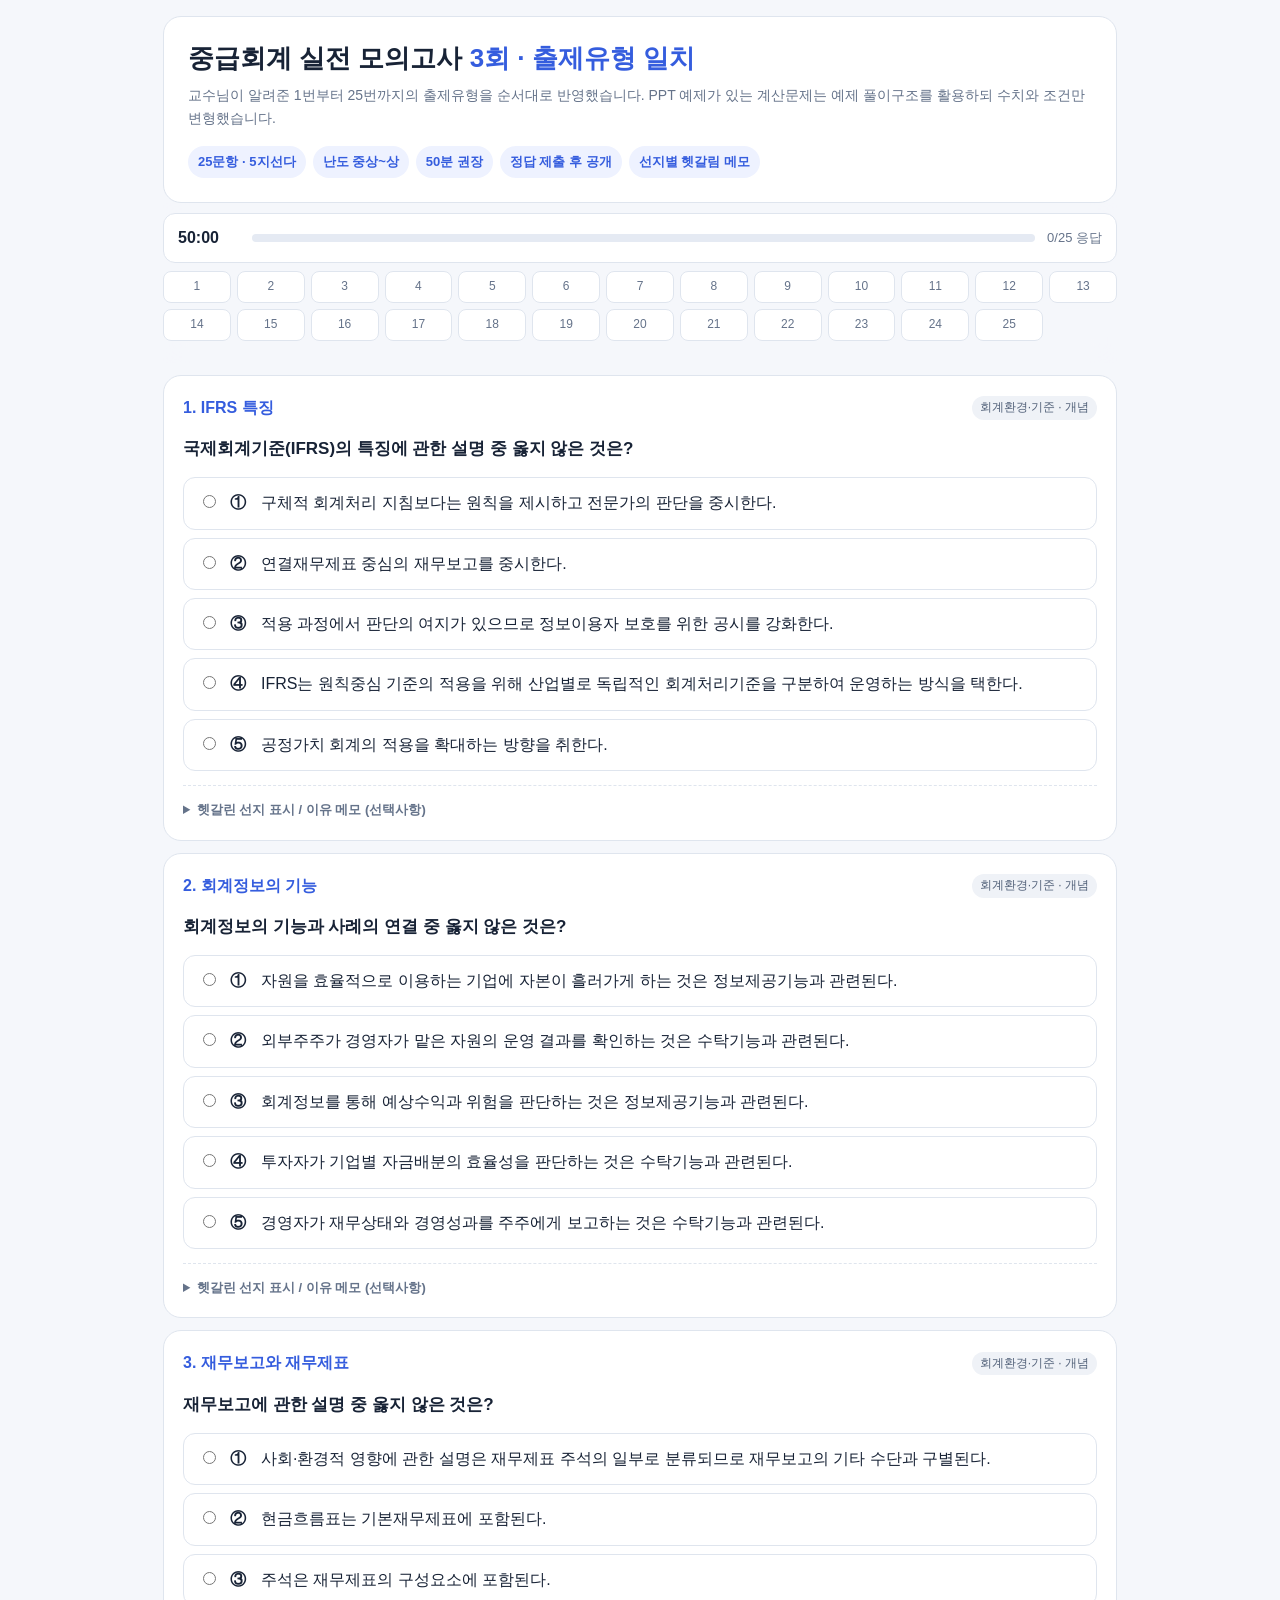
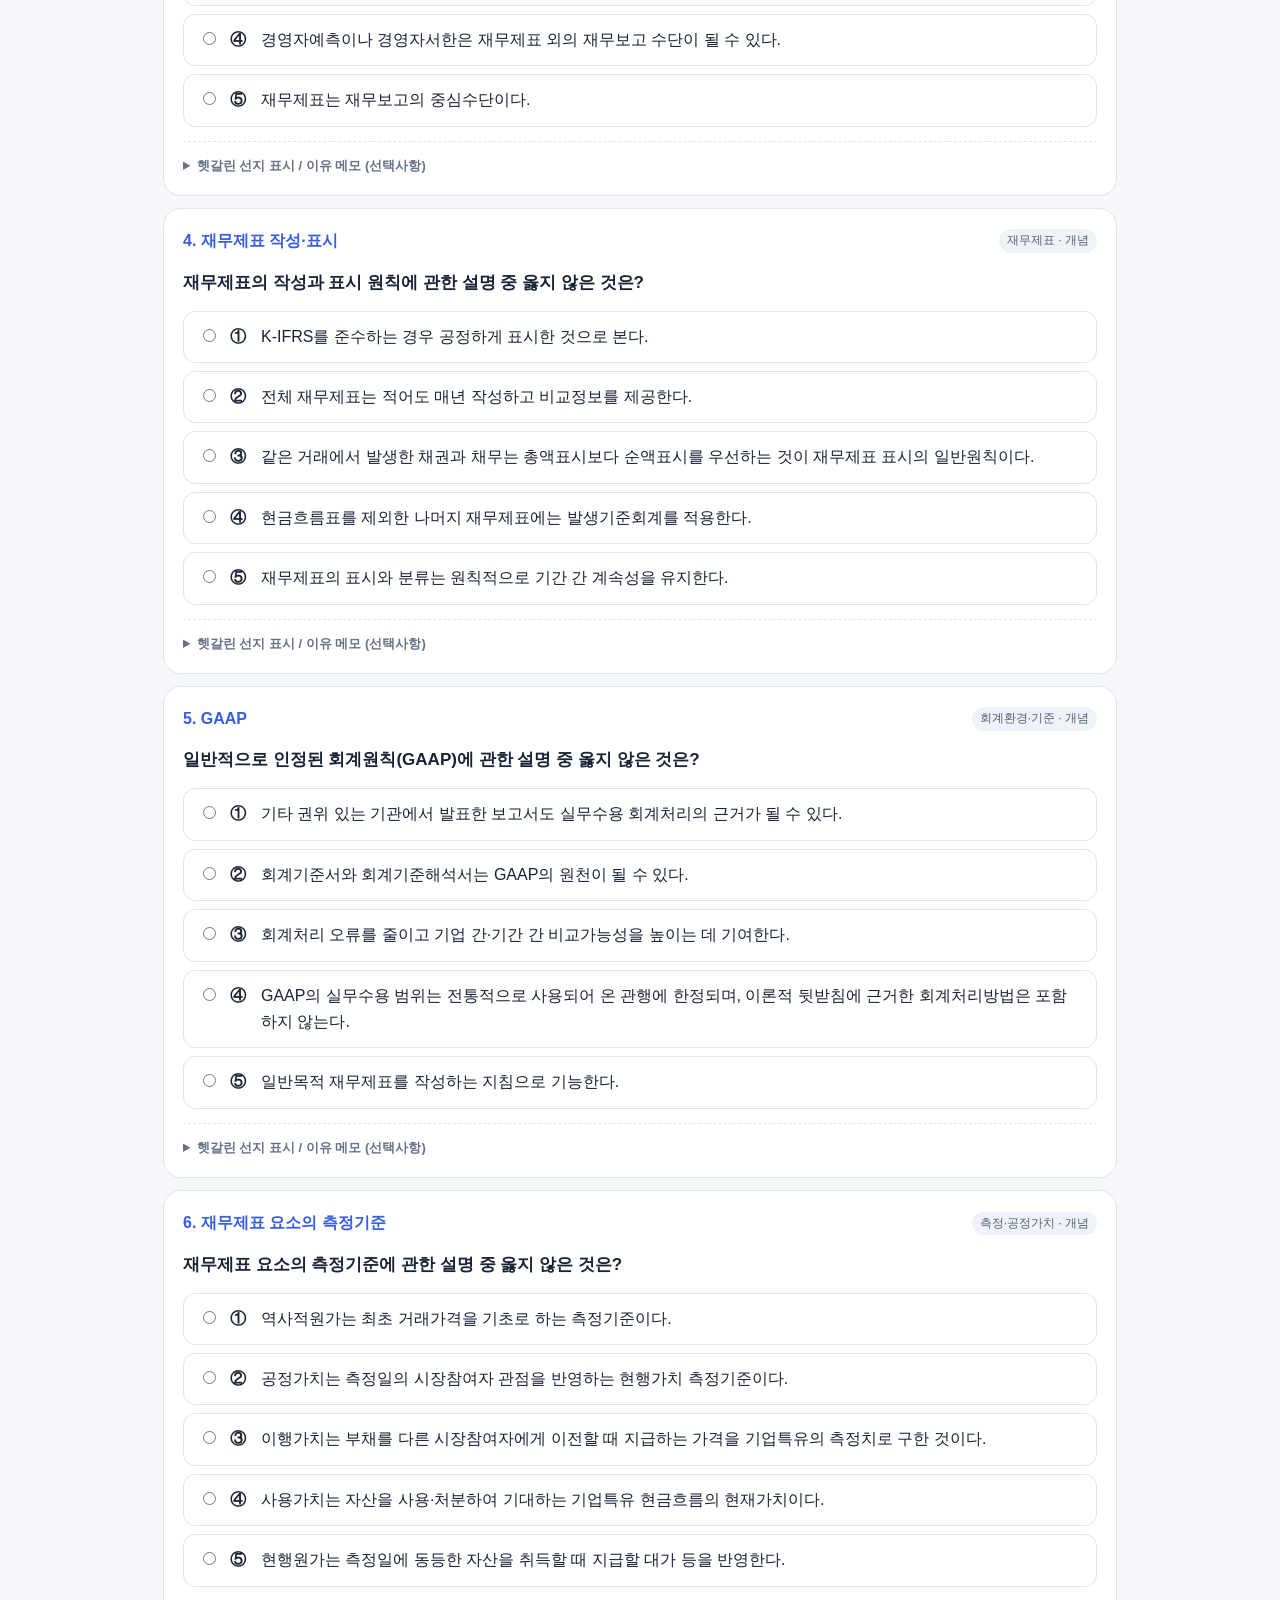
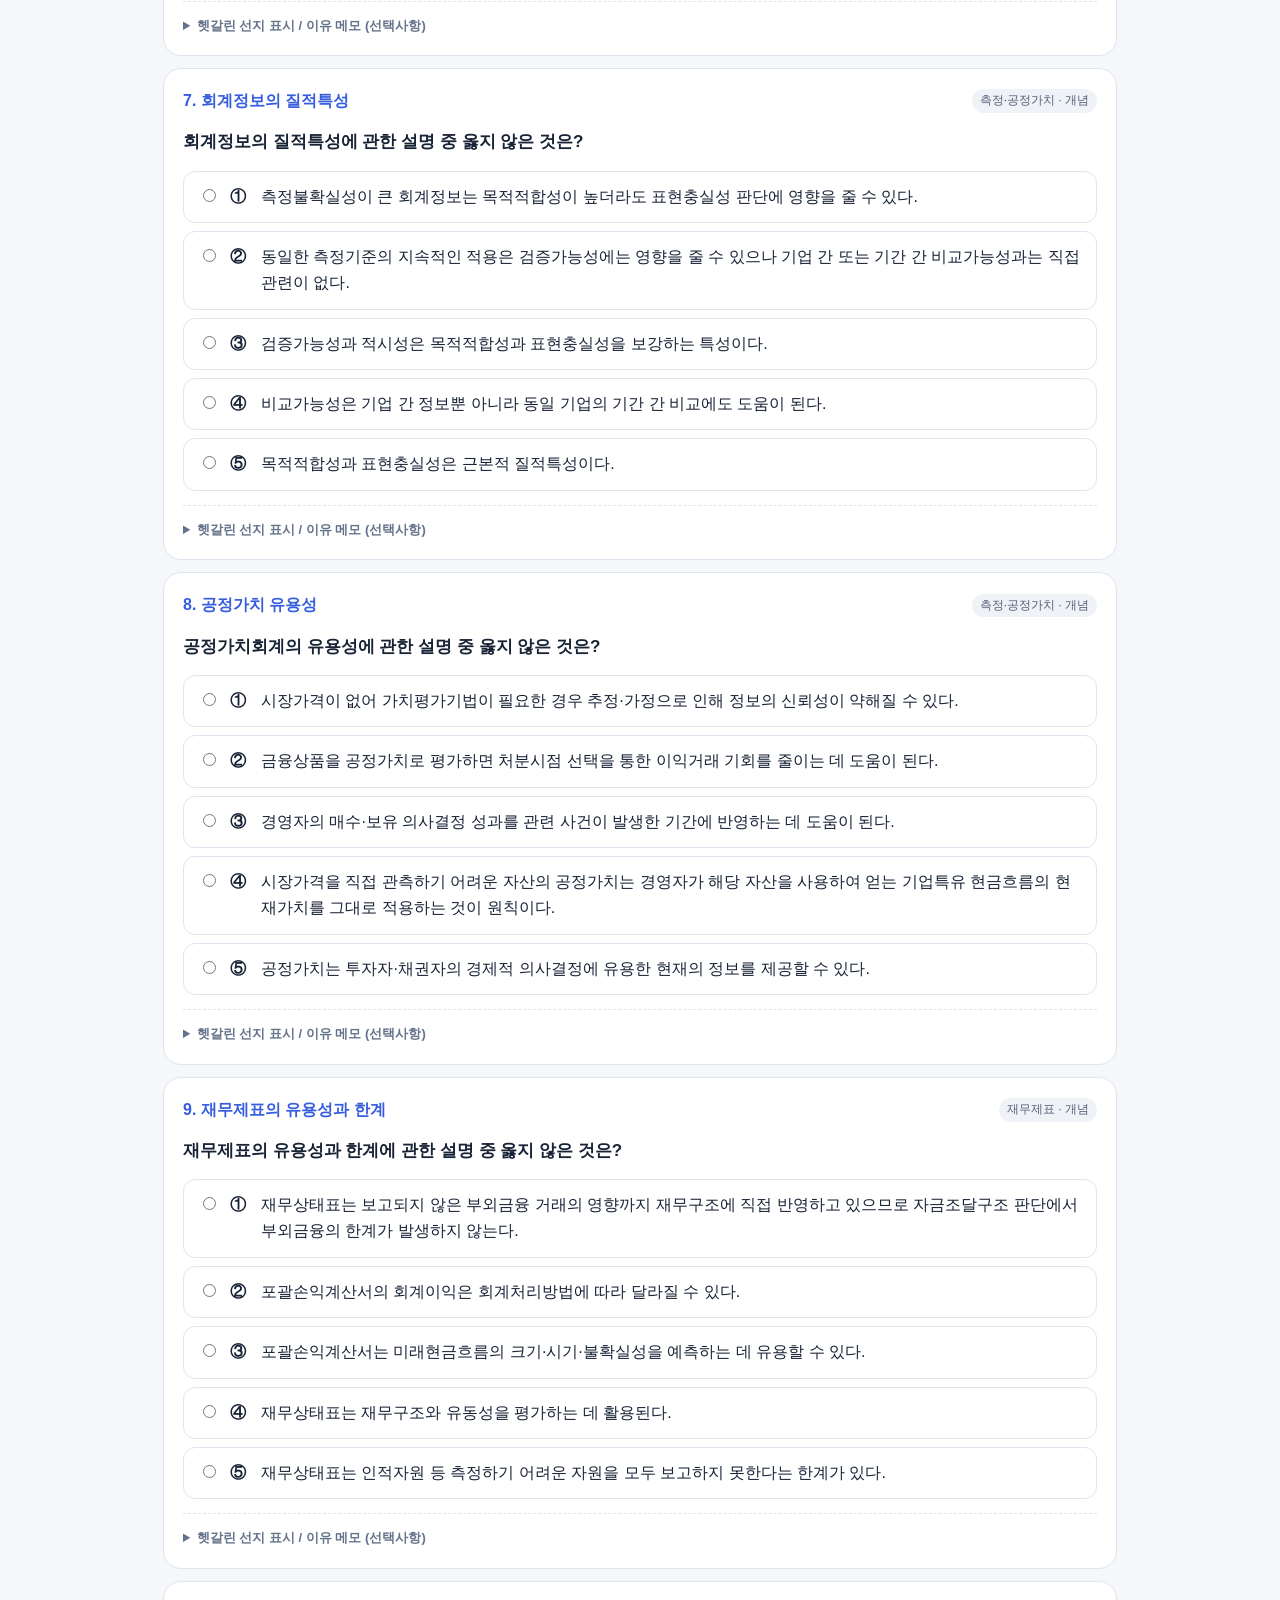
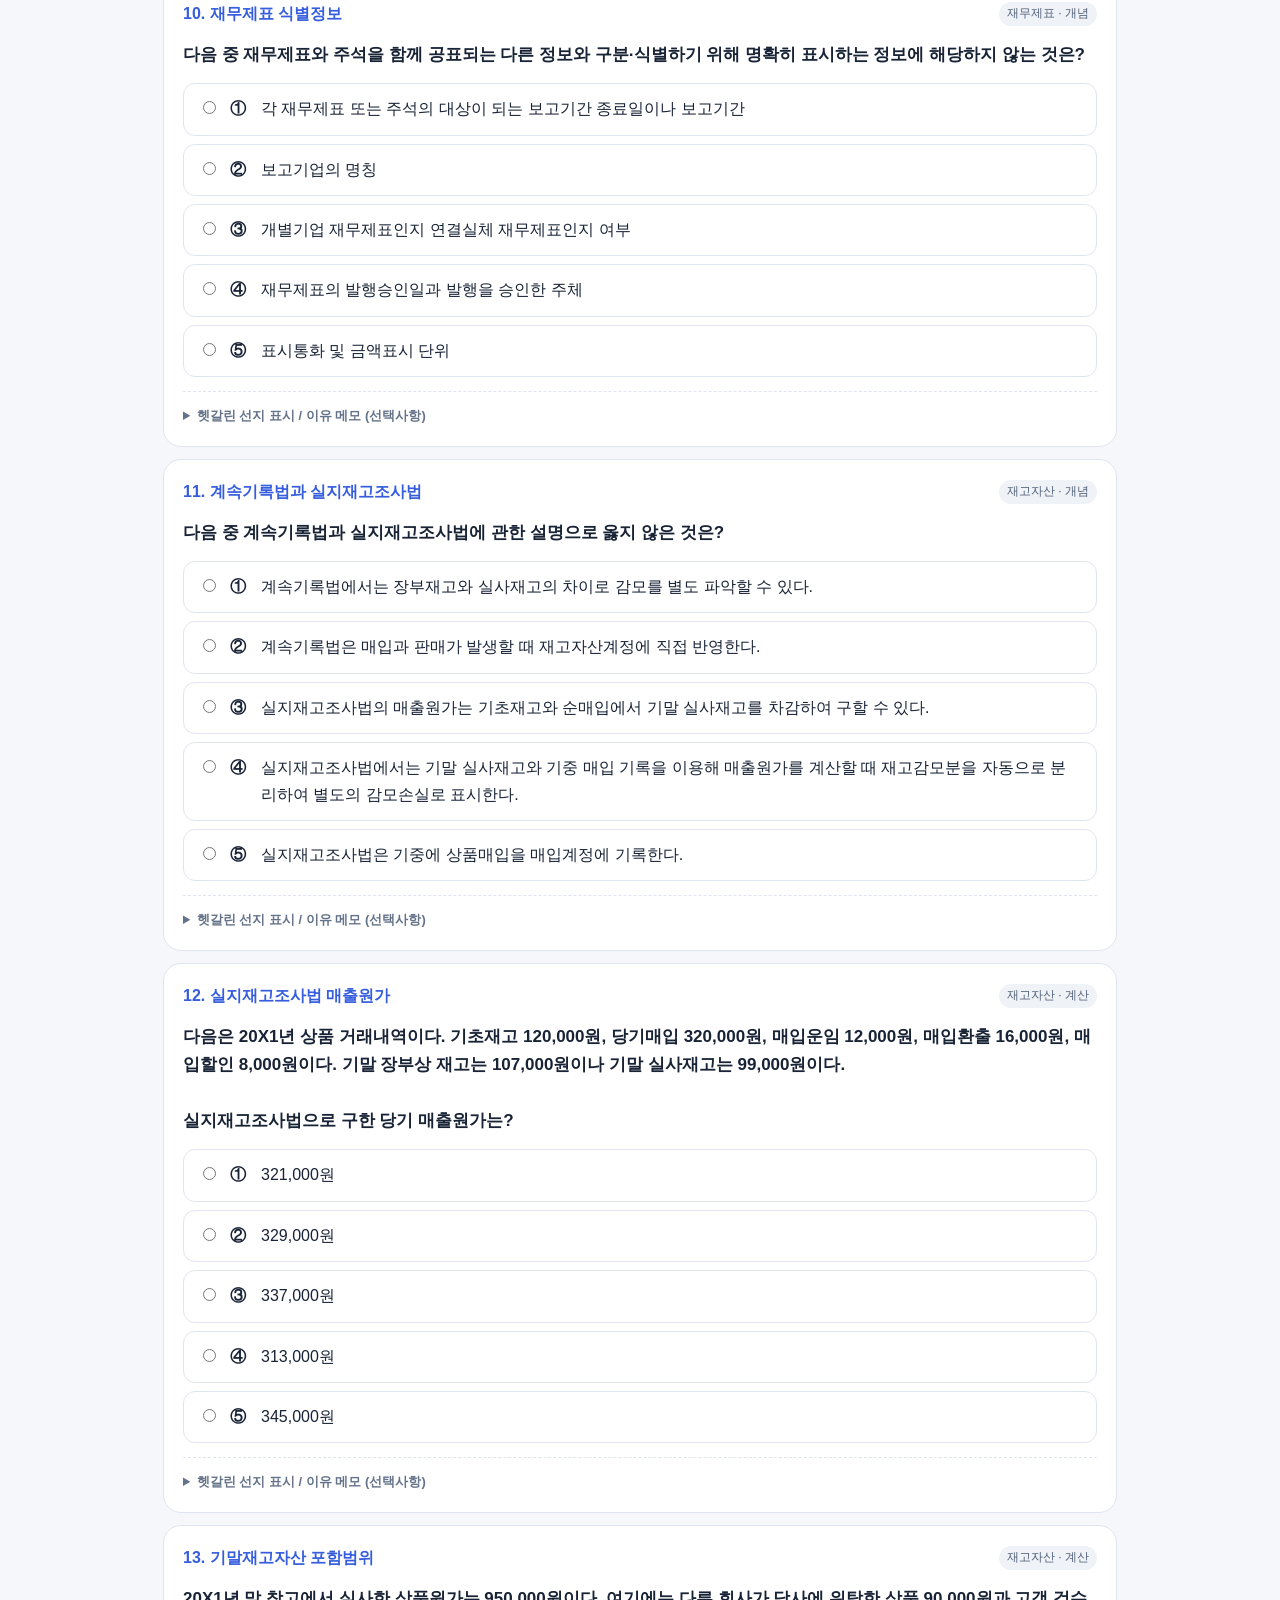
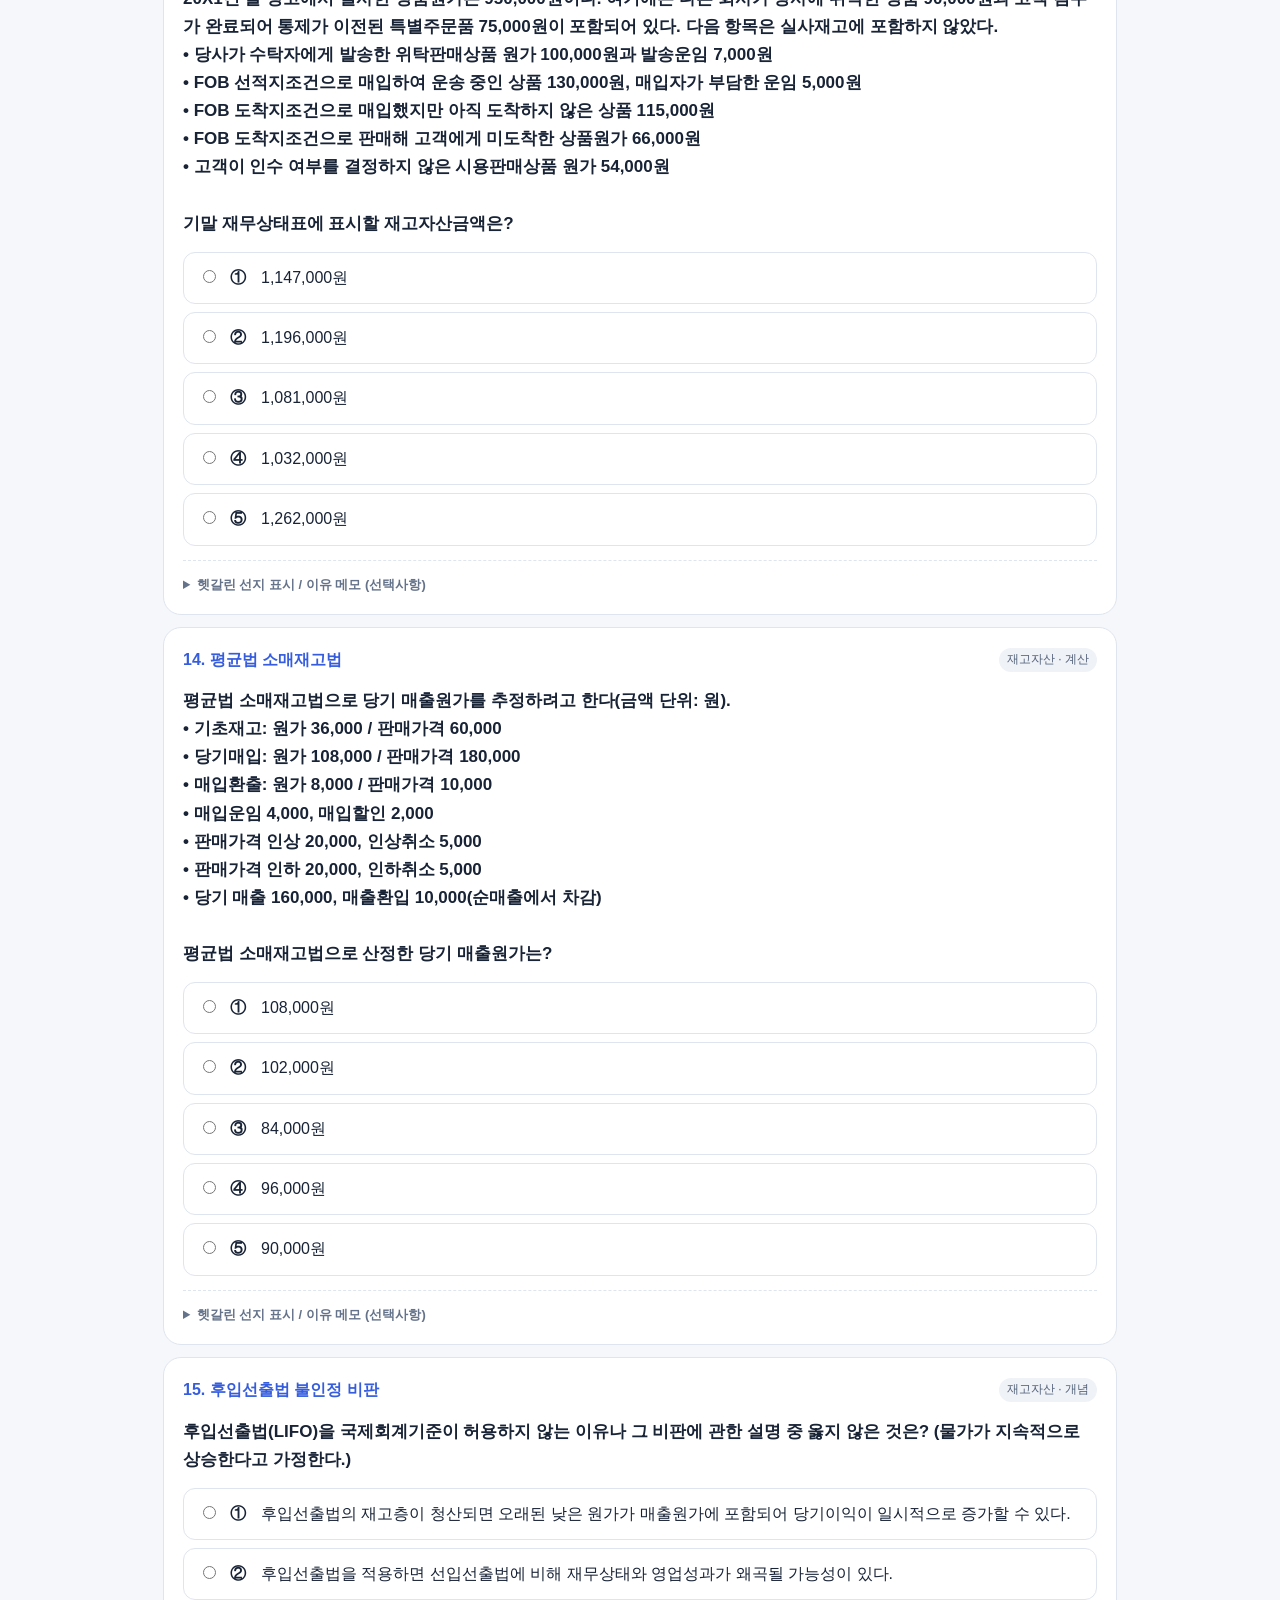
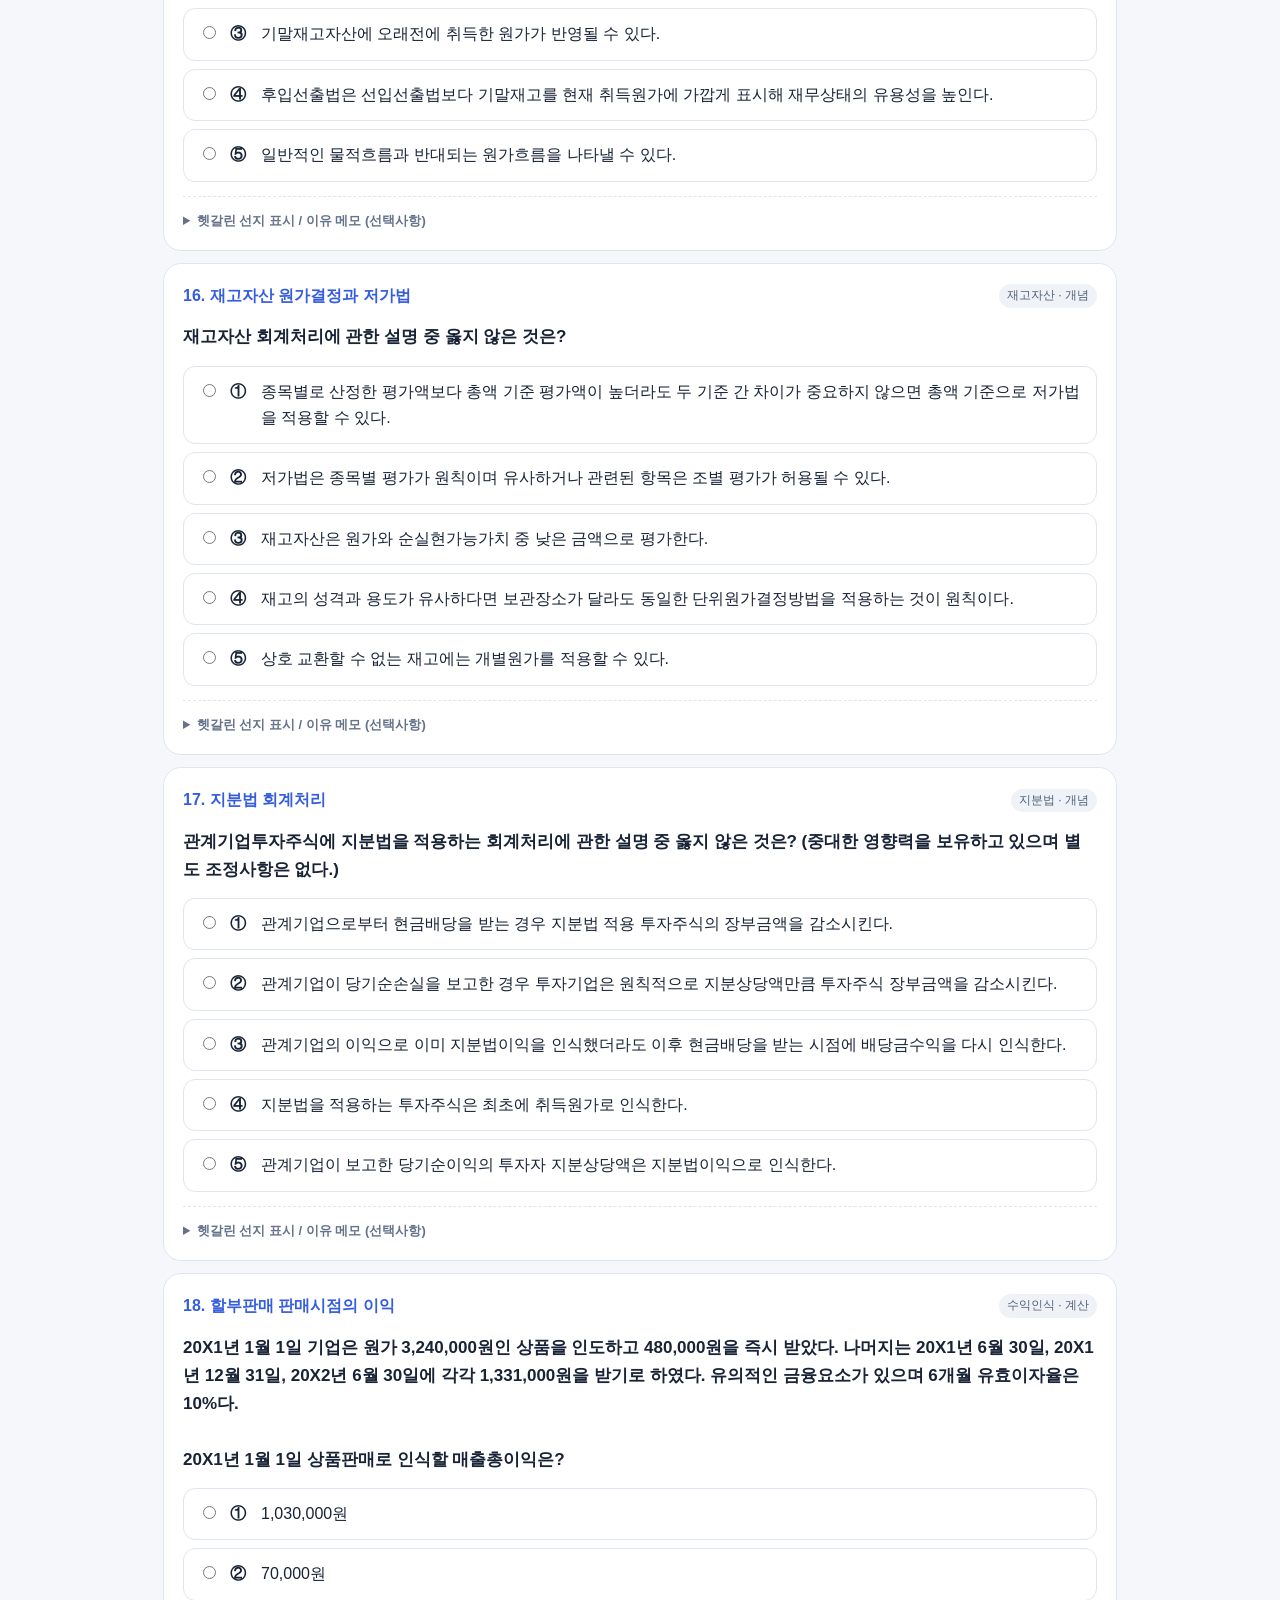
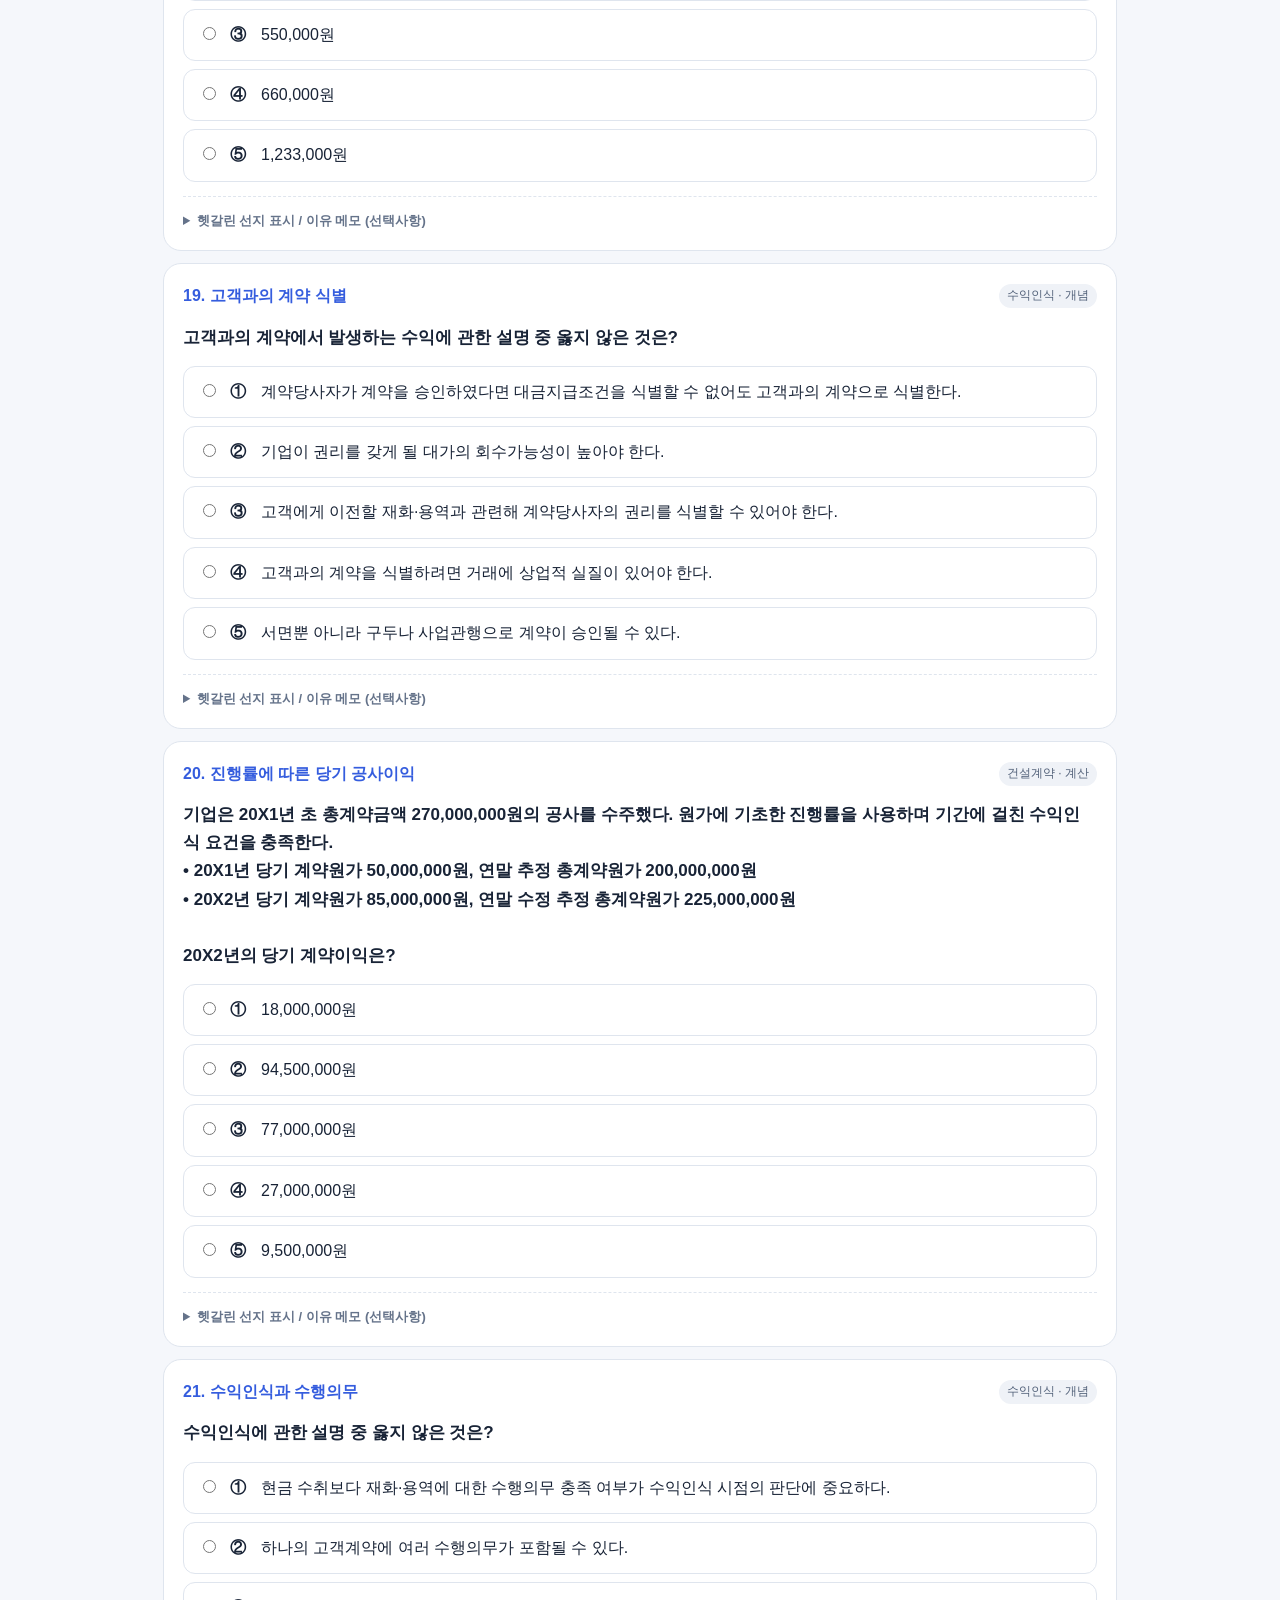
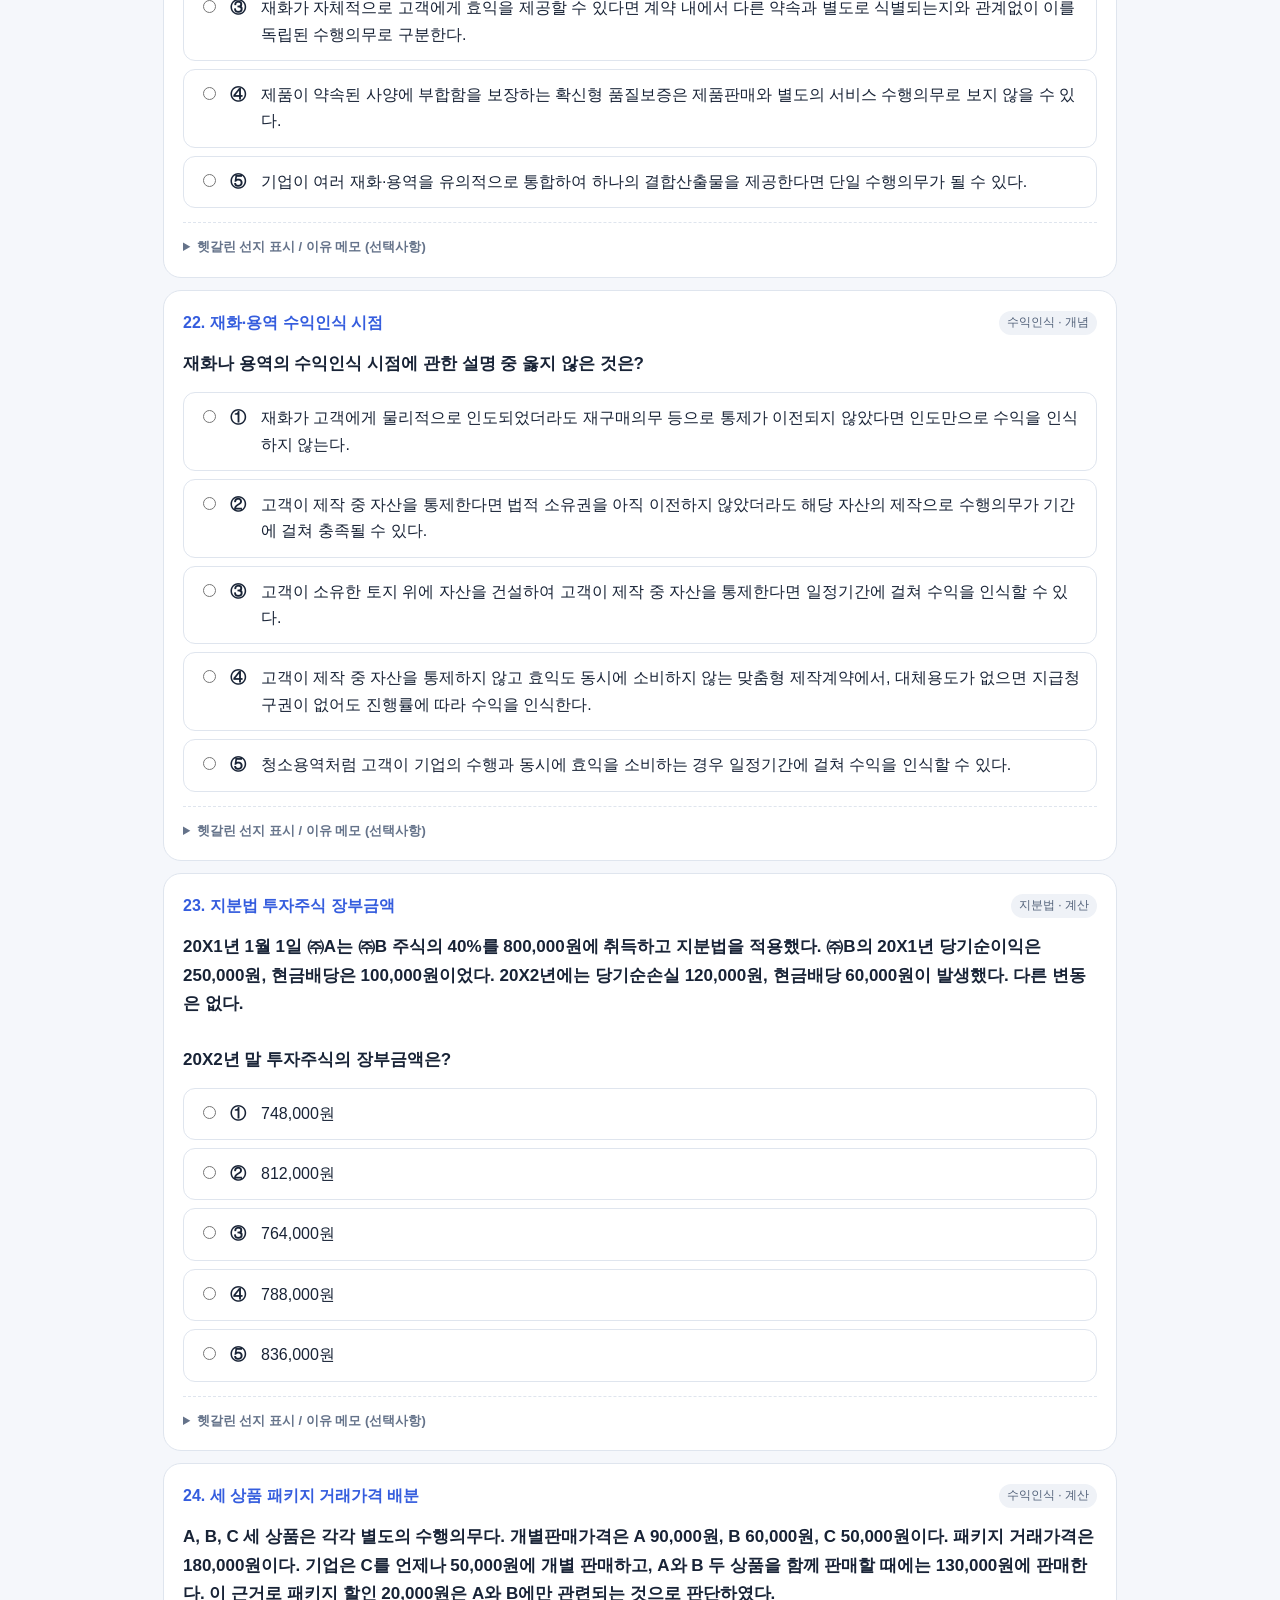
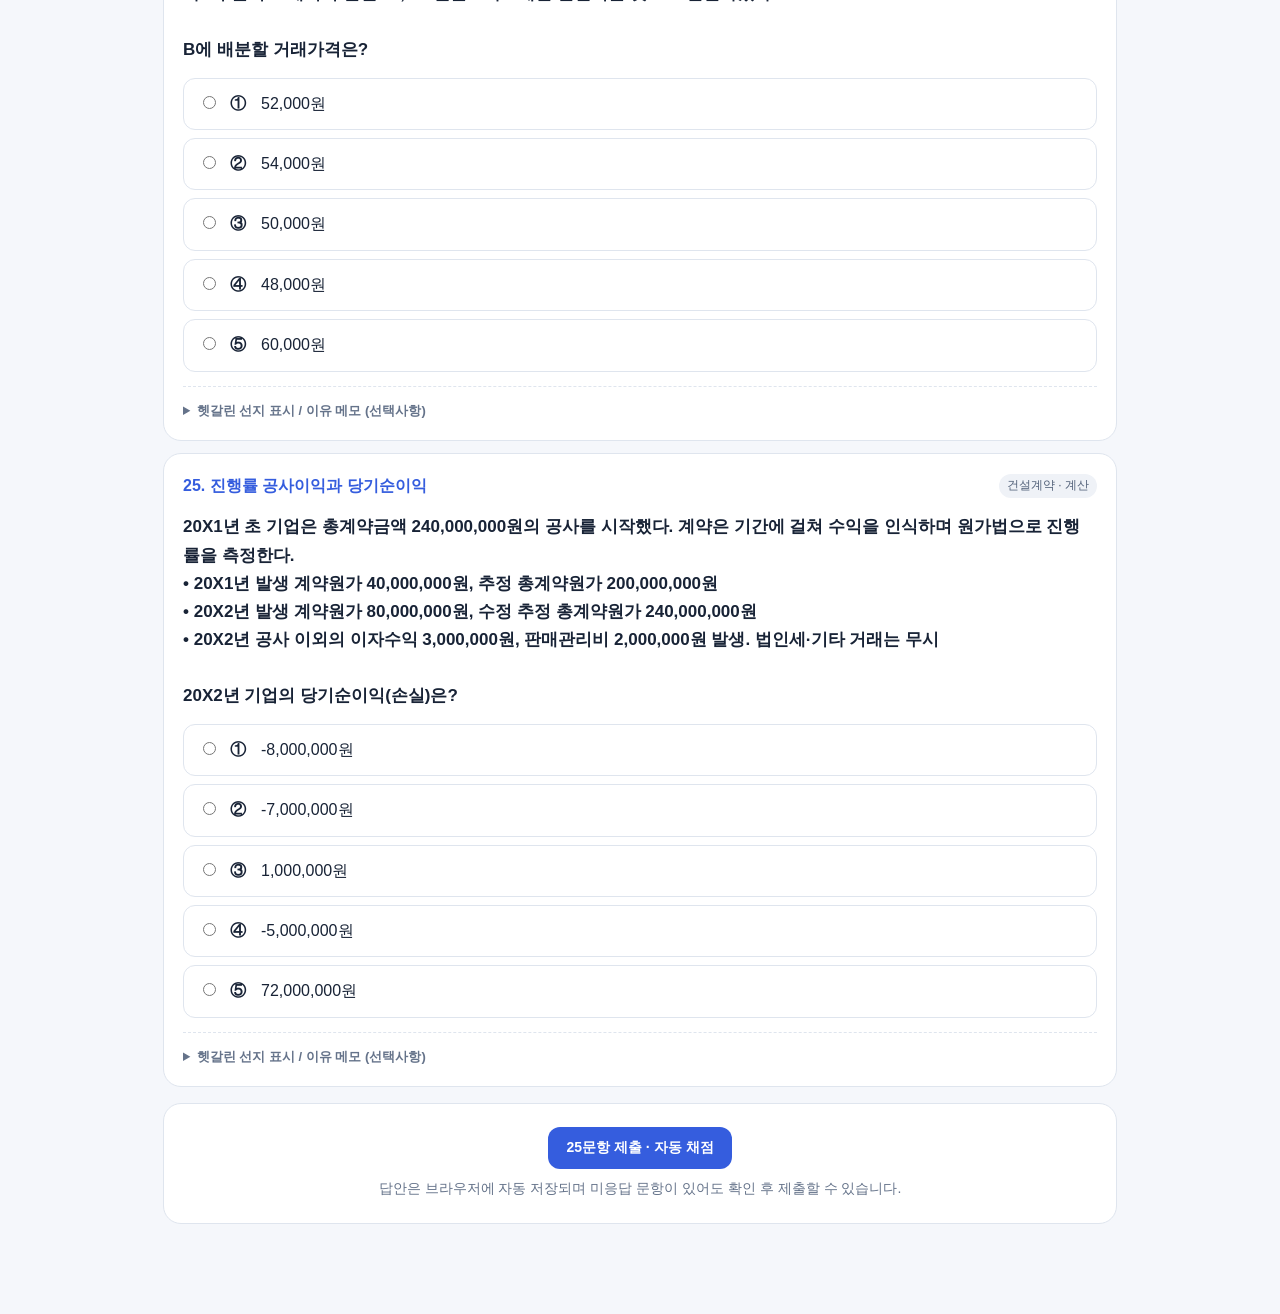
==== commit c6c3909a: "Tighten question wording and avoid unsupported over-time revenue premise" ====
--- a/accounting-quiz-exam-aligned-v5/index.html
+++ b/accounting-quiz-exam-aligned-v5/index.html
@@ -1,8 +1,8 @@
-<!doctype html><html lang="ko"><head><meta charset="utf-8"><meta name="viewport" content="width=device-width,initial-scale=1,viewport-fit=cover"><meta name="color-scheme" content="light dark"><title>중급회계 교수 출제유형 일치 3회 · 수정본</title><style>
+<!doctype html><html lang="ko"><head><meta charset="utf-8"><meta name="viewport" content="width=device-width,initial-scale=1,viewport-fit=cover"><meta name="color-scheme" content="light dark"><title>중급회계 모의고사 3회 · 출제유형 일치</title><style>
 :root{--bg:#f5f7fb;--card:#fff;--ink:#182336;--muted:#65738a;--edge:#dfe5ee;--blue:#355dde;--bluebg:#eef2ff;--green:#067647;--greenbg:#e8f9ee;--red:#b42318;--redbg:#fff0ef;--gold:#975a12;--goldbg:#fff6e6}*{box-sizing:border-box}html{scroll-behavior:smooth}body{margin:0;background:var(--bg);color:var(--ink);font-family:-apple-system,BlinkMacSystemFont,"Apple SD Gothic Neo","Noto Sans KR",Arial,sans-serif;line-height:1.65}.wrap{max-width:980px;margin:auto;padding:16px 13px 90px}.hero,.card{background:var(--card);border:1px solid var(--edge);border-radius:18px}.hero{padding:24px}.hero h1{font-size:26px;margin:0 0 8px;line-height:1.35}.sub,.tiny{color:var(--muted)}.sub{margin:0;font-size:14px}.chips{display:flex;flex-wrap:wrap;gap:7px;margin:16px 0 0}.chip{background:var(--bluebg);border-radius:999px;font-size:13px;color:var(--blue);padding:5px 10px;font-weight:750}.sticky{position:sticky;top:0;z-index:30;padding:10px 0;background:color-mix(in srgb,var(--bg) 90%,transparent);backdrop-filter:blur(12px)}.progressbox{display:flex;gap:12px;align-items:center;border:1px solid var(--edge);border-radius:12px;padding:11px 14px;background:var(--card)}.timer{font-weight:900;font-variant-numeric:tabular-nums;min-width:62px}.track{height:8px;border-radius:99px;background:#e5eaf3;flex:1;overflow:hidden}.fill{height:100%;background:var(--blue);width:0}.answered{font-size:13px;white-space:nowrap;color:var(--muted)}.jump{display:grid;grid-template-columns:repeat(13,minmax(0,1fr));gap:6px;padding:8px 0 12px}.jump a{font-size:12px;text-align:center;text-decoration:none;color:var(--muted);background:var(--card);border:1px solid var(--edge);border-radius:8px;padding:5px}.jump a.done{background:var(--bluebg);color:var(--blue);border-color:#aabcf9}.question{padding:19px;margin:12px 0}.qtitle{display:flex;align-items:center;justify-content:space-between;gap:8px}.qnum{font-weight:900;color:var(--blue)}.kind{border-radius:99px;padding:2px 8px;background:#eff2f7;color:#526179;font-size:12px}.stem{font-size:17px;font-weight:740;white-space:pre-line;margin:14px 0}.option{display:flex;gap:11px;align-items:flex-start;padding:12px 14px;border:1px solid var(--edge);border-radius:12px;margin:8px 0;cursor:pointer}.option:has(input:checked){border-color:var(--blue);background:var(--bluebg)}.option input{margin-top:5px;accent-color:var(--blue)}.no{font-weight:900;min-width:20px}.extras{border-top:1px dashed var(--edge);margin-top:14px;padding-top:13px}.extras details summary{cursor:pointer;color:var(--muted);font-size:13px;font-weight:750}.extras p{font-size:12px;color:var(--muted);margin:7px 0}.doubts{display:flex;gap:7px;flex-wrap:wrap}.doubts label{border:1px solid var(--edge);border-radius:8px;padding:5px 10px;font-size:13px;cursor:pointer}.doubts label:has(input:checked){background:var(--goldbg);border-color:#f9b650;color:var(--gold)}textarea{display:block;width:100%;border:1px solid var(--edge);border-radius:10px;background:var(--card);color:var(--ink);padding:10px;resize:vertical;font-family:inherit;margin-top:9px;min-height:55px}.actions{padding:23px;text-align:center;margin-top:16px}.btn{border:0;border-radius:12px;padding:12px 18px;font-size:14px;font-weight:850;cursor:pointer}.primary{background:var(--blue);color:white}.secondary{background:var(--card);color:var(--ink);border:1px solid var(--edge)}.hidden{display:none!important}#result{display:none}.resultcard,.reviewcard{padding:22px;margin-top:13px}.score{font-size:52px;line-height:1.2;font-weight:950}.metrics{display:grid;grid-template-columns:repeat(2,minmax(0,1fr));gap:10px;margin-top:16px}.metric{border:1px solid var(--edge);border-radius:12px;padding:12px}.mtop{display:flex;justify-content:space-between;font-weight:800;font-size:14px}.bar{height:8px;background:#e6eaf2;border-radius:99px;overflow:hidden;margin-top:9px}.bar span{display:block;height:100%;background:var(--blue)}.vital{border-left:4px solid #dc8a19;background:var(--goldbg);padding:12px;border-radius:10px;margin:9px 0}.rline{padding:13px 14px;border:1px solid var(--edge);border-radius:12px;margin:11px 0}.rline.wrong{background:var(--redbg);border-color:#f4b5b0}.rline.right{background:var(--greenbg);border-color:#abe0bd}.rtitle{font-weight:900}.details{font-size:14px}.source{font-size:12px;color:var(--muted);margin-top:6px}.rline b{font-weight:850}.topactions{display:flex;flex-wrap:wrap;gap:8px;margin-top:15px}#copyStatus{font-size:13px;color:var(--muted)}@media(max-width:650px){.hero h1{font-size:21px}.jump{grid-template-columns:repeat(9,minmax(0,1fr))}.metrics{grid-template-columns:1fr}.question{padding:15px}.stem{font-size:16px}.answered{display:none}}
 @media(prefers-color-scheme:dark){:root{--bg:#0e131b;--card:#171f2b;--ink:#edf2fb;--muted:#a2aec1;--edge:#2d394b;--blue:#89a3ff;--bluebg:#203252;--greenbg:#14342a;--redbg:#391f24;--goldbg:#332611}.kind{background:#283348;color:#b8c4d7}.track,.bar{background:#2b3544}}
-</style></head><body><div class="wrap"><header class="hero"><h1>중급회계 실전 모의고사 3회 <span style="color:var(--blue)">출제유형·선지개선 3회</span></h1><p class="sub">교수님이 알려준 1번부터 25번까지의 출제유형을 순서대로 반영했습니다. PPT 예제가 있는 계산문제는 예제 풀이구조를 활용하되 수치와 조건만 변형했습니다.</p><div class="chips"><span class="chip">25문항 · 5지선다</span><span class="chip">난도 중상~상</span><span class="chip">50분 권장</span><span class="chip">정답 제출 후 공개</span><span class="chip">선지별 헷갈림 메모</span></div></header><div class="sticky"><div class="progressbox"><span class="timer" id="timer">50:00</span><div class="track"><div class="fill" id="fill"></div></div><span id="answered" class="answered">0/25</span></div><nav id="jump" class="jump"></nav></div><main id="questions"></main><section class="card actions" id="submitSection"><button type="button" class="btn primary" id="submitBtn">25문항 제출 · 자동 채점</button><p class="sub" style="margin-top:8px">답안은 브라우저에 자동 저장되며 미응답 문항이 있어도 확인 후 제출할 수 있습니다.</p></section><section id="result"><div class="card resultcard"><h2>시험 결과</h2><div class="score"><span id="points">0</span><small style="font-size:20px"> / 100</small></div><p class="sub" id="overall"></p><div class="metrics" id="metrics"></div><div class="topactions"><button class="btn secondary" type="button" id="toggleFocus">오답·헷갈린 선지만 보기</button><button class="btn secondary" type="button" id="copyReport">진단 결과 복사하기</button><button class="btn secondary" type="button" id="reset">새로 풀기</button><span id="copyStatus"></span></div></div><div class="card reviewcard"><h2>우선 복습 개념</h2><div id="weak"></div></div><div class="card reviewcard"><h2>문항·선지별 상세 해설</h2><div id="reviews"></div></div></section></div><script>
-const QS=[{"id":1,"area":"회계환경·기준","concept":"IFRS 특징","stem":"국제회계기준(IFRS)의 특징에 관한 설명 중 옳지 않은 것은?","options":["구체적 회계처리 지침보다는 원칙을 제시하고 전문가의 판단을 중시한다.","연결재무제표 중심의 재무보고를 중시한다.","적용 과정에서 판단의 여지가 있으므로 정보이용자 보호를 위한 공시를 강화한다.","IFRS는 원칙중심 기준의 적용을 위해 산업별로 독립적인 회계처리기준을 구분하여 운영하는 방식을 택한다.","공정가치 회계의 적용을 확대하는 방향을 취한다."],"answer":3,"explain":"교수자료의 IFRS 특징은 원칙주의, 전문가 판단, 산업별기준 배제, 연결재무제표 중심, 공시강화, 공정가치 확대다. 산업별 독립기준을 늘린다는 내용이 틀리다.","source":"제1장 슬라이드24","kind":"개념"},{"id":2,"area":"회계환경·기준","concept":"회계정보의 기능","stem":"회계정보의 기능과 사례의 연결 중 옳지 않은 것은?","options":["회계정보를 통해 예상수익과 위험을 판단하는 것은 정보제공기능과 관련된다.","외부주주가 경영자가 맡은 자원의 운영 결과를 확인하는 것은 수탁기능과 관련된다.","자원을 효율적으로 이용하는 기업에 자본이 흘러가게 하는 것은 정보제공기능과 관련된다.","경영자가 재무상태와 경영성과를 주주에게 보고하는 것은 수탁기능과 관련된다.","투자자가 기업별 자금배분의 효율성을 판단하는 것은 수탁기능과 관련된다."],"answer":4,"explain":"투자자의 자금배분 결정은 정보제공기능이다. 수탁기능은 경영자가 주주에게 위임받은 자원의 운용 결과를 보고하는 기능이다.","source":"제1장 슬라이드7","kind":"개념"},{"id":3,"area":"회계환경·기준","concept":"재무보고와 재무제표","stem":"재무보고에 관한 설명 중 옳지 않은 것은?","options":["재무제표는 재무보고의 중심수단이다.","현금흐름표는 기본재무제표에 포함된다.","경영자예측이나 경영자서한은 재무제표 외의 재무보고 수단이 될 수 있다.","사회·환경적 영향에 관한 설명은 재무제표 주석의 일부로 분류되므로 재무보고의 기타 수단과 구별된다.","주석은 재무제표의 구성요소에 포함된다."],"answer":3,"explain":"교수자료에서는 사회·환경적 영향에 관한 설명을 사업보고서·경영자예측·경영자서한과 함께 재무보고의 기타수단으로 구분한다.","source":"제1장 슬라이드6","kind":"개념"},{"id":4,"area":"재무제표","concept":"재무제표 작성·표시","stem":"재무제표의 작성과 표시 원칙에 관한 설명 중 옳지 않은 것은?","options":["K-IFRS를 준수하는 경우 공정하게 표시한 것으로 본다.","전체 재무제표는 적어도 매년 작성하고 비교정보를 제공한다.","현금흐름표를 제외한 나머지 재무제표에는 발생기준회계를 적용한다.","재무제표의 표시와 분류는 원칙적으로 기간 간 계속성을 유지한다.","같은 거래에서 발생한 채권과 채무는 총액표시보다 순액표시를 우선하는 것이 재무제표 표시의 일반원칙이다."],"answer":4,"explain":"상계금지가 원칙이다. 자산과 부채, 수익과 비용을 임의로 상계하지 않는다.","source":"제3장 슬라이드5","kind":"개념"},{"id":5,"area":"회계환경·기준","concept":"GAAP","stem":"일반적으로 인정된 회계원칙(GAAP)에 관한 설명 중 옳지 않은 것은?","options":["일반목적 재무제표를 작성하는 지침으로 기능한다.","회계처리 오류를 줄이고 기업 간·기간 간 비교가능성을 높이는 데 기여한다.","회계기준서와 회계기준해석서는 GAAP의 원천이 될 수 있다.","기타 권위 있는 기관에서 발표한 보고서도 실무수용 회계처리의 근거가 될 수 있다.","GAAP의 실무수용 범위는 전통적으로 사용되어 온 관행에 한정되며, 이론적 뒷받침에 근거한 회계처리방법은 포함하지 않는다."],"answer":4,"explain":"교수자료는 공식 기준서·해석서와 실무수용된 전통적 방법, 이론적 뒷받침이 있는 방법, 기타 권위 있는 보고서를 함께 제시한다.","source":"제1장 슬라이드11","kind":"개념"},{"id":6,"area":"측정·공정가치","concept":"재무제표 요소의 측정기준","stem":"재무제표 요소의 측정기준에 관한 설명 중 옳지 않은 것은?","options":["역사적원가는 최초 거래가격을 기초로 하는 측정기준이다.","공정가치는 측정일의 시장참여자 관점을 반영하는 현행가치 측정기준이다.","사용가치는 자산을 사용·처분하여 기대하는 기업특유 현금흐름의 현재가치이다.","이행가치는 부채를 다른 시장참여자에게 이전할 때 지급하는 가격을 기업특유의 측정치로 구한 것이다.","현행원가는 측정일에 동등한 자산을 취득할 때 지급할 대가 등을 반영한다."],"answer":3,"explain":"부채를 시장참여자에게 이전할 때의 가격은 공정가치 관점이다. 이행가치는 기업이 부채를 이행할 때 이전할 현금·경제적 자원의 현재가치이며 기업특유의 가정을 사용한다.","source":"제4장 슬라이드13~14","kind":"개념"},{"id":7,"area":"측정·공정가치","concept":"회계정보의 질적특성","stem":"회계정보의 질적특성에 관한 설명 중 옳지 않은 것은?","options":["목적적합성과 표현충실성은 근본적 질적특성이다.","비교가능성은 기업 간 정보뿐 아니라 동일 기업의 기간 간 비교에도 도움이 된다.","검증가능성과 적시성은 목적적합성과 표현충실성을 보강하는 특성이다.","측정불확실성이 큰 회계정보는 목적적합성이 높더라도 표현충실성 판단에 영향을 줄 수 있다.","동일한 측정기준의 지속적인 적용은 검증가능성에는 영향을 줄 수 있으나 기업 간 또는 기간 간 비교가능성과는 직접 관련이 없다."],"answer":4,"explain":"동일 항목에 동일 측정기준을 일관되게 적용하면 비교가능성이 높아질 수 있다. 검증가능성은 보강적 특성이며, 근본적 질적특성은 목적적합성과 표현충실성이다.","source":"제4장 질적특성 및 측정기준 선택 부분","kind":"개념"},{"id":8,"area":"측정·공정가치","concept":"공정가치 유용성","stem":"공정가치회계의 유용성에 관한 설명 중 옳지 않은 것은?","options":["공정가치는 투자자·채권자의 경제적 의사결정에 유용한 현재의 정보를 제공할 수 있다.","경영자의 매수·보유 의사결정 성과를 관련 사건이 발생한 기간에 반영하는 데 도움이 된다.","금융상품을 공정가치로 평가하면 처분시점 선택을 통한 이익거래 기회를 줄이는 데 도움이 된다.","시장가격이 없어 가치평가기법이 필요한 경우 추정·가정으로 인해 정보의 신뢰성이 약해질 수 있다.","시장가격을 직접 관측하기 어려운 자산의 공정가치는 경영자가 해당 자산을 사용하여 얻는 기업특유 현금흐름의 현재가치를 그대로 적용하는 것이 원칙이다."],"answer":4,"explain":"공정가치는 시장참여자의 가정을 반영한다. 공시가격이 없으면 가치평가기법을 사용할 수 있으나, 기업특유 현금흐름을 그대로 사용하는 사용가치와 동일한 개념은 아니다. 추정기법은 검증가능성에 한계가 있을 수 있다.","source":"제4장 슬라이드27·29","kind":"개념"},{"id":9,"area":"재무제표","concept":"재무제표의 유용성과 한계","stem":"재무제표의 유용성과 한계에 관한 설명 중 옳지 않은 것은?","options":["재무상태표는 재무구조와 유동성을 평가하는 데 활용된다.","재무상태표는 인적자원 등 측정하기 어려운 자원을 모두 보고하지 못한다는 한계가 있다.","포괄손익계산서의 회계이익은 회계처리방법에 따라 달라질 수 있다.","포괄손익계산서는 미래현금흐름의 크기·시기·불확실성을 예측하는 데 유용할 수 있다.","재무상태표는 보고되지 않은 부외금융 거래의 영향까지 재무구조에 직접 반영하고 있으므로 자금조달구조 판단에서 부외금융의 한계가 발생하지 않는다."],"answer":4,"explain":"재무상태표는 자원·재무구조·유동성·재무탄력성 평가에 유용하나, 부외금융은 자산·부채의 보고에 반영되지 않을 수 있는 한계가 있다. 회계이익과 경제학적 이익도 서로 다르며 회계이익은 정책·추정의 영향을 받는다.","source":"제3장 슬라이드8·14","kind":"개념"},{"id":10,"area":"재무제표","concept":"재무제표 식별정보","stem":"다음 중 재무제표와 주석을 함께 공표되는 다른 정보와 구분·식별하기 위해 명확히 표시하는 정보에 해당하지 않는 것은?","options":["보고기업의 명칭","개별기업 재무제표인지 연결실체 재무제표인지 여부","각 재무제표 또는 주석의 대상이 되는 보고기간 종료일이나 보고기간","표시통화 및 금액표시 단위","재무제표의 발행승인일과 발행을 승인한 주체"],"answer":4,"explain":"재무제표 식별정보는 보고기업 명칭·개별/연결 여부·보고기간 종료일 또는 보고기간·표시통화·금액표시 단위다. 발행승인일과 승인 주체는 다른 공시 요구의 대상이 될 수 있지만 이 식별정보 목록과는 구분된다.","source":"제3장 슬라이드6","kind":"개념"},{"id":11,"area":"재고자산","concept":"계속기록법과 실지재고조사법","stem":"다음 중 계속기록법과 실지재고조사법에 관한 설명으로 옳지 않은 것은?","options":["계속기록법은 매입과 판매가 발생할 때 재고자산계정에 직접 반영한다.","실지재고조사법은 기중에 상품매입을 매입계정에 기록한다.","실지재고조사법의 매출원가는 기초재고와 순매입에서 기말 실사재고를 차감하여 구할 수 있다.","계속기록법에서는 장부재고와 실사재고의 차이로 감모를 별도 파악할 수 있다.","실지재고조사법에서는 기말 실사재고와 기중 매입 기록을 이용해 매출원가를 계산할 때 재고감모분을 자동으로 분리하여 별도의 감모손실로 표시한다."],"answer":4,"explain":"실지재고조사법에서는 기중 재고수량을 계속 기록하지 않기 때문에 실사재고의 부족분이 매출원가에 섞일 수 있다. 계속기록법은 기말 장부수량과 실사수량을 비교해 감모를 별도로 확인할 수 있다.","source":"제6장 슬라이드9~10","kind":"개념"},{"id":12,"area":"재고자산","concept":"실지재고조사법 매출원가","stem":"다음은 20X1년 상품 거래내역이다. 기초재고 120,000원, 당기매입 320,000원, 매입운임 12,000원, 매입환출 16,000원, 매입할인 8,000원이다. 기말 장부상 재고는 107,000원이나 기말 실사재고는 99,000원이다.\n\n실지재고조사법으로 구한 당기 매출원가는?","options":["321,000원","329,000원","337,000원","313,000원","345,000원"],"answer":1,"explain":"판매가능원가=120,000+320,000+12,000−16,000−8,000=428,000원. 실지재고조사법 매출원가=428,000−99,000=329,000원. 장부재고 107,000원을 사용하면 감모 8,000원을 제외하게 된다.","source":"제6장 예제 6-1 및 계속·실지재고 비교 구조","kind":"계산"},{"id":13,"area":"재고자산","concept":"기말재고자산 포함범위","stem":"20X1년 말 창고에서 실사한 상품원가는 950,000원이다. 여기에는 다른 회사가 당사에 위탁한 상품 90,000원과 고객 검수가 완료되어 통제가 이전된 특별주문품 75,000원이 포함되어 있다. 다음 항목은 실사재고에 포함하지 않았다.\n• 당사가 수탁자에게 발송한 위탁판매상품 원가 100,000원과 발송운임 7,000원\n• FOB 선적지조건으로 매입하여 운송 중인 상품 130,000원, 매입자가 부담한 운임 5,000원\n• FOB 도착지조건으로 매입했지만 아직 도착하지 않은 상품 115,000원\n• FOB 도착지조건으로 판매해 고객에게 미도착한 상품원가 66,000원\n• 고객이 인수 여부를 결정하지 않은 시용판매상품 원가 54,000원\n\n기말 재무상태표에 표시할 재고자산금액은?","options":["1,032,000원","1,081,000원","1,147,000원","1,262,000원","1,196,000원"],"answer":2,"explain":"실사 950,000−타사 위탁 90,000−인도 완료된 주문품 75,000+당사 적송원가 107,000+선적지 매입원가 135,000+도착지조건 판매 미도착품 66,000+시용판매 54,000=1,147,000원. 도착지조건 매입 미도착품은 판매자 재고이므로 미포함.","source":"제6장 슬라이드6~8 미착품·적송품·특별판매","kind":"계산"},{"id":14,"area":"재고자산","concept":"평균법 소매재고법","stem":"평균법 소매재고법으로 당기 매출원가를 추정하려고 한다(금액 단위: 원).\n• 기초재고: 원가 36,000 / 판매가격 60,000\n• 당기매입: 원가 108,000 / 판매가격 180,000\n• 매입환출: 원가 8,000 / 판매가격 10,000\n• 매입운임 4,000, 매입할인 2,000\n• 판매가격 인상 20,000, 인상취소 5,000\n• 판매가격 인하 20,000, 인하취소 5,000\n• 당기 매출 160,000, 매출환입 10,000(순매출에서 차감)\n\n평균법 소매재고법으로 산정한 당기 매출원가는?","options":["84,000원","90,000원","96,000원","102,000원","108,000원"],"answer":1,"explain":"판매가능 원가=36+108−8+4−2=138천원. 판매가능 소매가=60+180−10+(20−5)−(20−5)=230천원. 평균 원가율=60%. 순매출=160−10=150천원. 기말 소매가=80천원, 기말 원가=48천원. 매출원가=138−48=90천원. 매입운임은 원가열에만 가산한다.","source":"제6장 예제 6-16~18 소매재고법의 원가율·인상·인하 구조","kind":"계산"},{"id":15,"area":"재고자산","concept":"후입선출법 불인정 비판","stem":"후입선출법(LIFO)을 국제회계기준이 허용하지 않는 이유나 그 비판에 관한 설명 중 옳지 않은 것은? (물가가 지속적으로 상승한다고 가정한다.)","options":["기말재고자산에 오래전에 취득한 원가가 반영될 수 있다.","일반적인 물적흐름과 반대되는 원가흐름을 나타낼 수 있다.","후입선출법의 재고층이 청산되면 오래된 낮은 원가가 매출원가에 포함되어 당기이익이 일시적으로 증가할 수 있다.","후입선출법은 선입선출법보다 기말재고를 현재 취득원가에 가깝게 표시해 재무상태의 유용성을 높인다.","후입선출법을 적용하면 선입선출법에 비해 재무상태와 영업성과가 왜곡될 가능성이 있다."],"answer":3,"explain":"물가상승기 LIFO는 과거의 낮은 취득원가가 기말재고에 남으므로 현재 취득원가를 나타내기 어렵다. LIFO 청산은 낮은 원가가 매출원가로 흘러가 이익이 커질 수 있다.","source":"제6장 슬라이드39~41 후입선출법 불허 이유","kind":"개념"},{"id":16,"area":"재고자산","concept":"재고자산 원가결정과 저가법","stem":"재고자산 회계처리에 관한 설명 중 옳지 않은 것은?","options":["상호 교환할 수 없는 재고에는 개별원가를 적용할 수 있다.","재고의 성격과 용도가 유사하다면 보관장소가 달라도 동일한 단위원가결정방법을 적용하는 것이 원칙이다.","재고자산은 원가와 순실현가능가치 중 낮은 금액으로 평가한다.","저가법은 종목별 평가가 원칙이며 유사하거나 관련된 항목은 조별 평가가 허용될 수 있다.","종목별로 산정한 평가액보다 총액 기준 평가액이 높더라도 두 기준 간 차이가 중요하지 않으면 총액 기준으로 저가법을 적용할 수 있다."],"answer":4,"explain":"총액기준의 저가법은 허용하지 않는다. 교수자료는 종목별 원칙, 유사·관련 재고의 조별기준 허용을 명시한다. 성격·용도가 유사하면 같은 원가결정방법을 적용한다.","source":"제6장 슬라이드40·44 저가법 적용","kind":"개념"},{"id":17,"area":"지분법","concept":"지분법 회계처리","stem":"관계기업투자주식에 지분법을 적용하는 회계처리에 관한 설명 중 옳지 않은 것은? (중대한 영향력을 보유하고 있으며 별도 조정사항은 없다.)","options":["관계기업이 보고한 당기순이익의 투자자 지분상당액은 지분법이익으로 인식한다.","관계기업이 당기순손실을 보고한 경우 투자기업은 원칙적으로 지분상당액만큼 투자주식 장부금액을 감소시킨다.","관계기업으로부터 현금배당을 받는 경우 지분법 적용 투자주식의 장부금액을 감소시킨다.","관계기업의 이익으로 이미 지분법이익을 인식했더라도 이후 현금배당을 받는 시점에 배당금수익을 다시 인식한다.","지분법을 적용하는 투자주식은 최초에 취득원가로 인식한다."],"answer":3,"explain":"이익 발생 시 이미 지분법이익으로 인식했다. 현금배당은 투자주식 장부금액의 회수로 보아 현금 증가·투자주식 감소로 처리하며 새로운 배당금수익을 인식하지 않는다.","source":"제5장 슬라이드48 지분법 적용","kind":"개념"},{"id":18,"area":"수익인식","concept":"할부판매 판매시점의 이익","stem":"20X1년 1월 1일 기업은 원가 3,240,000원인 상품을 인도하고 480,000원을 즉시 받았다. 나머지는 20X1년 6월 30일, 20X1년 12월 31일, 20X2년 6월 30일에 각각 1,331,000원을 받기로 하였다. 유의적인 금융요소가 있으며 6개월 유효이자율은 10%다.\n\n20X1년 1월 1일 상품판매로 인식할 매출총이익은?","options":["1,233,000원","660,000원","550,000원","70,000원","1,030,000원"],"answer":2,"explain":"세 할부금의 현재가치=1,331,000/1.1+1,331,000/1.1²+1,331,000/1.1³=1,210,000+1,100,000+1,000,000=3,310,000원. 즉시수령액 포함 매출수익=3,790,000원, 매출총이익=3,790,000−3,240,000=550,000원. 할인차금의 후속 상각은 이자수익이다.","source":"제5장 슬라이드33 금융요소가 중요한 판매거래 예제","kind":"계산"},{"id":19,"area":"수익인식","concept":"고객과의 계약 식별","stem":"고객과의 계약에서 발생하는 수익에 관한 설명 중 옳지 않은 것은?","options":["서면뿐 아니라 구두나 사업관행으로 계약이 승인될 수 있다.","고객과의 계약을 식별하려면 거래에 상업적 실질이 있어야 한다.","계약당사자가 계약을 승인하였다면 대금지급조건을 식별할 수 없어도 고객과의 계약으로 식별한다.","고객에게 이전할 재화·용역과 관련해 계약당사자의 권리를 식별할 수 있어야 한다.","기업이 권리를 갖게 될 대가의 회수가능성이 높아야 한다."],"answer":2,"explain":"계약 식별에는 승인·확약, 권리 식별, 지급조건 식별, 상업적 실질, 회수가능성 높음의 다섯 요건이 모두 필요하다. 단순 승인만으로 충분하지 않다.","source":"제5장 슬라이드8 고객과의 계약 식별","kind":"개념"},{"id":20,"area":"건설계약","concept":"진행률에 따른 당기 공사이익","stem":"기업은 20X1년 초 총계약금액 270,000,000원의 공사를 수주했다. 원가에 기초한 진행률을 사용하며 기간에 걸친 수익인식 요건을 충족한다.\n• 20X1년 당기 계약원가 50,000,000원, 연말 추정 총계약원가 200,000,000원\n• 20X2년 당기 계약원가 85,000,000원, 연말 수정 추정 총계약원가 225,000,000원\n\n20X2년의 당기 계약이익은?","options":["9,500,000원","27,000,000원","77,000,000원","94,500,000원","18,000,000원"],"answer":0,"explain":"20X1년 누적수익=270,000,000×(50/200)=67,500,000원. 20X2년 진행률=(50+85)/225=60%, 누적수익=162,000,000원, 당기 계약수익=94,500,000원. 당기 계약원가 85,000,000원을 차감하면 당기 계약이익=9,500,000원.","source":"제5장 예제 5A-2 진행률·추정원가 변경","kind":"계산"},{"id":21,"area":"수익인식","concept":"수익인식과 수행의무","stem":"수익인식에 관한 설명 중 옳지 않은 것은?","options":["현금 수취보다 재화·용역에 대한 수행의무 충족 여부가 수익인식 시점의 판단에 중요하다.","하나의 고객계약에 여러 수행의무가 포함될 수 있다.","제품이 약속된 사양에 부합함을 보장하는 확신형 품질보증은 제품판매와 별도의 서비스 수행의무로 보지 않을 수 있다.","기업이 여러 재화·용역을 유의적으로 통합하여 하나의 결합산출물을 제공한다면 단일 수행의무가 될 수 있다.","재화가 자체적으로 고객에게 효익을 제공할 수 있다면 계약 내에서 다른 약속과 별도로 식별되는지와 관계없이 이를 독립된 수행의무로 구분한다."],"answer":4,"explain":"별도 수행의무로 보려면 ① 재화·용역 자체의 구별성과 ② 계약 내 다른 약속과의 식별 가능성을 모두 확인한다. 자체 효익만으로 별도 수행의무가 확정되는 것은 아니다.","source":"제5장 슬라이드9~11 수행의무 식별","kind":"개념"},{"id":22,"area":"수익인식","concept":"재화·용역 수익인식 시점","stem":"재화나 용역의 수익인식 시점에 관한 설명 중 옳지 않은 것은?","options":["청소용역처럼 고객이 기업의 수행과 동시에 효익을 소비하는 경우 일정기간에 걸쳐 수익을 인식할 수 있다.","고객이 소유한 토지 위에 자산을 건설하여 고객이 제작 중 자산을 통제한다면 일정기간에 걸쳐 수익을 인식할 수 있다.","고객이 제작 중 자산을 통제한다면 법적 소유권을 아직 이전하지 않았더라도 해당 자산의 제작으로 수행의무가 기간에 걸쳐 충족될 수 있다.","재화가 고객에게 물리적으로 인도되었더라도 재구매의무 등으로 통제가 이전되지 않았다면 인도만으로 수익을 인식하지 않는다.","고객에게 맞춘 대체용도 없는 자산은 기업이 현재까지 수행한 부분에 대한 집행가능한 대금청구권을 확보하지 못했더라도 제작진행률에 따라 수익을 인식한다."],"answer":4,"explain":"기간인식은 ① 고객의 동시 효익 소비 또는 ② 고객의 제작 중 자산 통제 또는 ③ 대체용도 없음과 집행가능한 대금지급청구권을 모두 충족하는 경우다. 대체용도 없음 하나만으로는 ③ 요건을 충족하지 않는다.","source":"제5장 슬라이드25~26 수익인식 시점","kind":"개념"},{"id":23,"area":"지분법","concept":"지분법 투자주식 장부금액","stem":"20X1년 1월 1일 ㈜A는 ㈜B 주식의 40%를 800,000원에 취득하고 지분법을 적용했다. ㈜B의 20X1년 당기순이익은 250,000원, 현금배당은 100,000원이었다. 20X2년에는 당기순손실 120,000원, 현금배당 60,000원이 발생했다. 다른 변동은 없다.\n\n20X2년 말 투자주식의 장부금액은?","options":["748,000원","764,000원","788,000원","812,000원","836,000원"],"answer":2,"explain":"20X1년 말=800,000+250,000×40%−100,000×40%=860,000원. 20X2년 지분법손실=48,000원, 배당에 따른 장부금액 감소=24,000원. 기말=860,000−48,000−24,000=788,000원.","source":"제5장 슬라이드48 지분법 장부금액 계산","kind":"계산"},{"id":24,"area":"수익인식","concept":"세 상품 패키지 거래가격 배분","stem":"A, B, C 세 상품은 각각 별도의 수행의무다. 개별판매가격은 A 90,000원, B 60,000원, C 50,000원이다. 패키지 거래가격은 180,000원이다. 기업은 C를 언제나 50,000원에 개별 판매하고, A와 B 두 상품을 함께 판매할 때에는 130,000원에 판매한다. 이 근거로 패키지 할인 20,000원은 A와 B에만 관련되는 것으로 판단하였다.\n\nB에 배분할 거래가격은?","options":["48,000원","50,000원","52,000원","54,000원","60,000원"],"answer":2,"explain":"C는 할인대상이 아니므로 50,000원을 그대로 배분한다. A+B 배분대가=180,000−50,000=130,000원. 상대적 개별판매가격 비율 A:B=90:60이므로 B=130,000×60/150=52,000원. 전체 3개에 단순 비례 배분한 54,000원은 함정이다.","source":"제5장 예제 5-4 및 거래가격 배분 슬라이드18~19","kind":"계산"},{"id":25,"area":"건설계약","concept":"진행률 공사이익과 당기순이익","stem":"20X1년 초 기업은 총계약금액 240,000,000원의 공사를 시작했다. 계약은 기간에 걸쳐 수익을 인식하며 원가법으로 진행률을 측정한다.\n• 20X1년 발생 계약원가 40,000,000원, 추정 총계약원가 200,000,000원\n• 20X2년 발생 계약원가 80,000,000원, 수정 추정 총계약원가 240,000,000원\n• 20X2년 공사 이외의 이자수익 3,000,000원, 판매관리비 2,000,000원 발생. 법인세·기타 거래는 무시\n\n20X2년 기업의 당기순이익(손실)은?","options":["-8,000,000원","-7,000,000원","-5,000,000원","1,000,000원","72,000,000원"],"answer":1,"explain":"20X1 누적수익=240×(40/200)=48백만원. 20X2 누적수익=240×(120/240)=120백만원 → 당기 공사수익=72백만원, 당기 계약이익=72−80=−8백만원. 회사 당기순이익=−8+3−2=−7백만원.","source":"제5장 예제 5A-2·5A-4 진행률과 기간별 손익","kind":"계산"}];
+</style></head><body><div class="wrap"><header class="hero"><h1>중급회계 실전 모의고사 <span style="color:var(--blue)">3회 · 출제유형 일치</span></h1><p class="sub">교수님이 알려준 1번부터 25번까지의 출제유형을 순서대로 반영했습니다. PPT 예제가 있는 계산문제는 예제 풀이구조를 활용하되 수치와 조건만 변형했습니다.</p><div class="chips"><span class="chip">25문항 · 5지선다</span><span class="chip">난도 중상~상</span><span class="chip">50분 권장</span><span class="chip">정답 제출 후 공개</span><span class="chip">선지별 헷갈림 메모</span></div></header><div class="sticky"><div class="progressbox"><span class="timer" id="timer">50:00</span><div class="track"><div class="fill" id="fill"></div></div><span id="answered" class="answered">0/25</span></div><nav id="jump" class="jump"></nav></div><main id="questions"></main><section class="card actions" id="submitSection"><button type="button" class="btn primary" id="submitBtn">25문항 제출 · 자동 채점</button><p class="sub" style="margin-top:8px">답안은 브라우저에 자동 저장되며 미응답 문항이 있어도 확인 후 제출할 수 있습니다.</p></section><section id="result"><div class="card resultcard"><h2>시험 결과</h2><div class="score"><span id="points">0</span><small style="font-size:20px"> / 100</small></div><p class="sub" id="overall"></p><div class="metrics" id="metrics"></div><div class="topactions"><button class="btn secondary" type="button" id="toggleFocus">오답·헷갈린 선지만 보기</button><button class="btn secondary" type="button" id="copyReport">진단 결과 복사하기</button><button class="btn secondary" type="button" id="reset">새로 풀기</button><span id="copyStatus"></span></div></div><div class="card reviewcard"><h2>우선 복습 개념</h2><div id="weak"></div></div><div class="card reviewcard"><h2>문항·선지별 상세 해설</h2><div id="reviews"></div></div></section></div><script>
+const QS=[{"id":1,"area":"회계환경·기준","concept":"IFRS 특징","stem":"국제회계기준(IFRS)의 특징에 관한 설명 중 옳지 않은 것은?","options":["구체적 회계처리 지침보다는 원칙을 제시하고 전문가의 판단을 중시한다.","연결재무제표 중심의 재무보고를 중시한다.","적용 과정에서 판단의 여지가 있으므로 정보이용자 보호를 위한 공시를 강화한다.","IFRS는 원칙중심 기준의 적용을 위해 산업별로 독립적인 회계처리기준을 구분하여 운영하는 방식을 택한다.","공정가치 회계의 적용을 확대하는 방향을 취한다."],"answer":3,"explain":"교수자료의 IFRS 특징은 원칙주의, 전문가 판단, 산업별기준 배제, 연결재무제표 중심, 공시강화, 공정가치 확대다. 산업별 독립기준을 늘린다는 내용이 틀리다.","source":"제1장 슬라이드24","kind":"개념"},{"id":2,"area":"회계환경·기준","concept":"회계정보의 기능","stem":"회계정보의 기능과 사례의 연결 중 옳지 않은 것은?","options":["회계정보를 통해 예상수익과 위험을 판단하는 것은 정보제공기능과 관련된다.","외부주주가 경영자가 맡은 자원의 운영 결과를 확인하는 것은 수탁기능과 관련된다.","자원을 효율적으로 이용하는 기업에 자본이 흘러가게 하는 것은 정보제공기능과 관련된다.","경영자가 재무상태와 경영성과를 주주에게 보고하는 것은 수탁기능과 관련된다.","투자자가 기업별 자금배분의 효율성을 판단하는 것은 수탁기능과 관련된다."],"answer":4,"explain":"투자자의 자금배분 결정은 정보제공기능이다. 수탁기능은 경영자가 주주에게 위임받은 자원의 운용 결과를 보고하는 기능이다.","source":"제1장 슬라이드7","kind":"개념"},{"id":3,"area":"회계환경·기준","concept":"재무보고와 재무제표","stem":"재무보고에 관한 설명 중 옳지 않은 것은?","options":["재무제표는 재무보고의 중심수단이다.","현금흐름표는 기본재무제표에 포함된다.","경영자예측이나 경영자서한은 재무제표 외의 재무보고 수단이 될 수 있다.","사회·환경적 영향에 관한 설명은 재무제표 주석의 일부로 분류되므로 재무보고의 기타 수단과 구별된다.","주석은 재무제표의 구성요소에 포함된다."],"answer":3,"explain":"교수자료에서는 사회·환경적 영향에 관한 설명을 사업보고서·경영자예측·경영자서한과 함께 재무보고의 기타수단으로 구분한다.","source":"제1장 슬라이드6","kind":"개념"},{"id":4,"area":"재무제표","concept":"재무제표 작성·표시","stem":"재무제표의 작성과 표시 원칙에 관한 설명 중 옳지 않은 것은?","options":["K-IFRS를 준수하는 경우 공정하게 표시한 것으로 본다.","전체 재무제표는 적어도 매년 작성하고 비교정보를 제공한다.","현금흐름표를 제외한 나머지 재무제표에는 발생기준회계를 적용한다.","재무제표의 표시와 분류는 원칙적으로 기간 간 계속성을 유지한다.","같은 거래에서 발생한 채권과 채무는 총액표시보다 순액표시를 우선하는 것이 재무제표 표시의 일반원칙이다."],"answer":4,"explain":"상계금지가 원칙이다. 자산과 부채, 수익과 비용을 임의로 상계하지 않는다.","source":"제3장 슬라이드5","kind":"개념"},{"id":5,"area":"회계환경·기준","concept":"GAAP","stem":"일반적으로 인정된 회계원칙(GAAP)에 관한 설명 중 옳지 않은 것은?","options":["일반목적 재무제표를 작성하는 지침으로 기능한다.","회계처리 오류를 줄이고 기업 간·기간 간 비교가능성을 높이는 데 기여한다.","회계기준서와 회계기준해석서는 GAAP의 원천이 될 수 있다.","기타 권위 있는 기관에서 발표한 보고서도 실무수용 회계처리의 근거가 될 수 있다.","GAAP의 실무수용 범위는 전통적으로 사용되어 온 관행에 한정되며, 이론적 뒷받침에 근거한 회계처리방법은 포함하지 않는다."],"answer":4,"explain":"교수자료는 공식 기준서·해석서와 실무수용된 전통적 방법, 이론적 뒷받침이 있는 방법, 기타 권위 있는 보고서를 함께 제시한다.","source":"제1장 슬라이드11","kind":"개념"},{"id":6,"area":"측정·공정가치","concept":"재무제표 요소의 측정기준","stem":"재무제표 요소의 측정기준에 관한 설명 중 옳지 않은 것은?","options":["역사적원가는 최초 거래가격을 기초로 하는 측정기준이다.","공정가치는 측정일의 시장참여자 관점을 반영하는 현행가치 측정기준이다.","사용가치는 자산을 사용·처분하여 기대하는 기업특유 현금흐름의 현재가치이다.","이행가치는 부채를 다른 시장참여자에게 이전할 때 지급하는 가격을 기업특유의 측정치로 구한 것이다.","현행원가는 측정일에 동등한 자산을 취득할 때 지급할 대가 등을 반영한다."],"answer":3,"explain":"부채를 시장참여자에게 이전할 때의 가격은 공정가치 관점이다. 이행가치는 기업이 부채를 이행할 때 이전할 현금·경제적 자원의 현재가치이며 기업특유의 가정을 사용한다.","source":"제4장 슬라이드13~14","kind":"개념"},{"id":7,"area":"측정·공정가치","concept":"회계정보의 질적특성","stem":"회계정보의 질적특성에 관한 설명 중 옳지 않은 것은?","options":["목적적합성과 표현충실성은 근본적 질적특성이다.","비교가능성은 기업 간 정보뿐 아니라 동일 기업의 기간 간 비교에도 도움이 된다.","검증가능성과 적시성은 목적적합성과 표현충실성을 보강하는 특성이다.","측정불확실성이 큰 회계정보는 목적적합성이 높더라도 표현충실성 판단에 영향을 줄 수 있다.","동일한 측정기준의 지속적인 적용은 검증가능성에는 영향을 줄 수 있으나 기업 간 또는 기간 간 비교가능성과는 직접 관련이 없다."],"answer":4,"explain":"동일 항목에 동일 측정기준을 일관되게 적용하면 비교가능성이 높아질 수 있다. 검증가능성은 보강적 특성이며, 근본적 질적특성은 목적적합성과 표현충실성이다.","source":"제4장 질적특성 및 측정기준 선택 부분","kind":"개념"},{"id":8,"area":"측정·공정가치","concept":"공정가치 유용성","stem":"공정가치회계의 유용성에 관한 설명 중 옳지 않은 것은?","options":["공정가치는 투자자·채권자의 경제적 의사결정에 유용한 현재의 정보를 제공할 수 있다.","경영자의 매수·보유 의사결정 성과를 관련 사건이 발생한 기간에 반영하는 데 도움이 된다.","금융상품을 공정가치로 평가하면 처분시점 선택을 통한 이익거래 기회를 줄이는 데 도움이 된다.","시장가격이 없어 가치평가기법이 필요한 경우 추정·가정으로 인해 정보의 신뢰성이 약해질 수 있다.","시장가격을 직접 관측하기 어려운 자산의 공정가치는 경영자가 해당 자산을 사용하여 얻는 기업특유 현금흐름의 현재가치를 그대로 적용하는 것이 원칙이다."],"answer":4,"explain":"공정가치는 시장참여자의 가정을 반영한다. 공시가격이 없으면 가치평가기법을 사용할 수 있으나, 기업특유 현금흐름을 그대로 사용하는 사용가치와 동일한 개념은 아니다. 추정기법은 검증가능성에 한계가 있을 수 있다.","source":"제4장 슬라이드27·29","kind":"개념"},{"id":9,"area":"재무제표","concept":"재무제표의 유용성과 한계","stem":"재무제표의 유용성과 한계에 관한 설명 중 옳지 않은 것은?","options":["재무상태표는 재무구조와 유동성을 평가하는 데 활용된다.","재무상태표는 인적자원 등 측정하기 어려운 자원을 모두 보고하지 못한다는 한계가 있다.","포괄손익계산서의 회계이익은 회계처리방법에 따라 달라질 수 있다.","포괄손익계산서는 미래현금흐름의 크기·시기·불확실성을 예측하는 데 유용할 수 있다.","재무상태표는 보고되지 않은 부외금융 거래의 영향까지 재무구조에 직접 반영하고 있으므로 자금조달구조 판단에서 부외금융의 한계가 발생하지 않는다."],"answer":4,"explain":"재무상태표는 자원·재무구조·유동성·재무탄력성 평가에 유용하나, 부외금융은 자산·부채의 보고에 반영되지 않을 수 있는 한계가 있다. 회계이익과 경제학적 이익도 서로 다르며 회계이익은 정책·추정의 영향을 받는다.","source":"제3장 슬라이드8·14","kind":"개념"},{"id":10,"area":"재무제표","concept":"재무제표 식별정보","stem":"다음 중 재무제표와 주석을 함께 공표되는 다른 정보와 구분·식별하기 위해 명확히 표시하는 정보에 해당하지 않는 것은?","options":["보고기업의 명칭","개별기업 재무제표인지 연결실체 재무제표인지 여부","각 재무제표 또는 주석의 대상이 되는 보고기간 종료일이나 보고기간","표시통화 및 금액표시 단위","재무제표의 발행승인일과 발행을 승인한 주체"],"answer":4,"explain":"재무제표 식별정보는 보고기업 명칭·개별/연결 여부·보고기간 종료일 또는 보고기간·표시통화·금액표시 단위다. 발행승인일과 승인 주체는 다른 공시 요구의 대상이 될 수 있지만 이 식별정보 목록과는 구분된다.","source":"제3장 슬라이드6","kind":"개념"},{"id":11,"area":"재고자산","concept":"계속기록법과 실지재고조사법","stem":"다음 중 계속기록법과 실지재고조사법에 관한 설명으로 옳지 않은 것은?","options":["계속기록법은 매입과 판매가 발생할 때 재고자산계정에 직접 반영한다.","실지재고조사법은 기중에 상품매입을 매입계정에 기록한다.","실지재고조사법의 매출원가는 기초재고와 순매입에서 기말 실사재고를 차감하여 구할 수 있다.","계속기록법에서는 장부재고와 실사재고의 차이로 감모를 별도 파악할 수 있다.","실지재고조사법에서는 기말 실사재고와 기중 매입 기록을 이용해 매출원가를 계산할 때 재고감모분을 자동으로 분리하여 별도의 감모손실로 표시한다."],"answer":4,"explain":"실지재고조사법에서는 기중 재고수량을 계속 기록하지 않기 때문에 실사재고의 부족분이 매출원가에 섞일 수 있다. 계속기록법은 기말 장부수량과 실사수량을 비교해 감모를 별도로 확인할 수 있다.","source":"제6장 슬라이드9~10","kind":"개념"},{"id":12,"area":"재고자산","concept":"실지재고조사법 매출원가","stem":"다음은 20X1년 상품 거래내역이다. 기초재고 120,000원, 당기매입 320,000원, 매입운임 12,000원, 매입환출 16,000원, 매입할인 8,000원이다. 기말 장부상 재고는 107,000원이나 기말 실사재고는 99,000원이다.\n\n실지재고조사법으로 구한 당기 매출원가는?","options":["321,000원","329,000원","337,000원","313,000원","345,000원"],"answer":1,"explain":"판매가능원가=120,000+320,000+12,000−16,000−8,000=428,000원. 실지재고조사법 매출원가=428,000−99,000=329,000원. 장부재고 107,000원을 사용하면 감모 8,000원을 제외하게 된다.","source":"제6장 예제 6-1 및 계속·실지재고 비교 구조","kind":"계산"},{"id":13,"area":"재고자산","concept":"기말재고자산 포함범위","stem":"20X1년 말 창고에서 실사한 상품원가는 950,000원이다. 여기에는 다른 회사가 당사에 위탁한 상품 90,000원과 고객 검수가 완료되어 통제가 이전된 특별주문품 75,000원이 포함되어 있다. 다음 항목은 실사재고에 포함하지 않았다.\n• 당사가 수탁자에게 발송한 위탁판매상품 원가 100,000원과 발송운임 7,000원\n• FOB 선적지조건으로 매입하여 운송 중인 상품 130,000원, 매입자가 부담한 운임 5,000원\n• FOB 도착지조건으로 매입했지만 아직 도착하지 않은 상품 115,000원\n• FOB 도착지조건으로 판매해 고객에게 미도착한 상품원가 66,000원\n• 고객이 인수 여부를 결정하지 않은 시용판매상품 원가 54,000원\n\n기말 재무상태표에 표시할 재고자산금액은?","options":["1,032,000원","1,081,000원","1,147,000원","1,262,000원","1,196,000원"],"answer":2,"explain":"실사 950,000−타사 위탁 90,000−인도 완료된 주문품 75,000+당사 적송원가 107,000+선적지 매입원가 135,000+도착지조건 판매 미도착품 66,000+시용판매 54,000=1,147,000원. 도착지조건 매입 미도착품은 판매자 재고이므로 미포함.","source":"제6장 슬라이드6~8 미착품·적송품·특별판매","kind":"계산"},{"id":14,"area":"재고자산","concept":"평균법 소매재고법","stem":"평균법 소매재고법으로 당기 매출원가를 추정하려고 한다(금액 단위: 원).\n• 기초재고: 원가 36,000 / 판매가격 60,000\n• 당기매입: 원가 108,000 / 판매가격 180,000\n• 매입환출: 원가 8,000 / 판매가격 10,000\n• 매입운임 4,000, 매입할인 2,000\n• 판매가격 인상 20,000, 인상취소 5,000\n• 판매가격 인하 20,000, 인하취소 5,000\n• 당기 매출 160,000, 매출환입 10,000(순매출에서 차감)\n\n평균법 소매재고법으로 산정한 당기 매출원가는?","options":["84,000원","90,000원","96,000원","102,000원","108,000원"],"answer":1,"explain":"판매가능 원가=36+108−8+4−2=138천원. 판매가능 소매가=60+180−10+(20−5)−(20−5)=230천원. 평균 원가율=60%. 순매출=160−10=150천원. 기말 소매가=80천원, 기말 원가=48천원. 매출원가=138−48=90천원. 매입운임은 원가열에만 가산한다.","source":"제6장 예제 6-16~18 소매재고법의 원가율·인상·인하 구조","kind":"계산"},{"id":15,"area":"재고자산","concept":"후입선출법 불인정 비판","stem":"후입선출법(LIFO)을 국제회계기준이 허용하지 않는 이유나 그 비판에 관한 설명 중 옳지 않은 것은? (물가가 지속적으로 상승한다고 가정한다.)","options":["기말재고자산에 오래전에 취득한 원가가 반영될 수 있다.","일반적인 물적흐름과 반대되는 원가흐름을 나타낼 수 있다.","후입선출법의 재고층이 청산되면 오래된 낮은 원가가 매출원가에 포함되어 당기이익이 일시적으로 증가할 수 있다.","후입선출법은 선입선출법보다 기말재고를 현재 취득원가에 가깝게 표시해 재무상태의 유용성을 높인다.","후입선출법을 적용하면 선입선출법에 비해 재무상태와 영업성과가 왜곡될 가능성이 있다."],"answer":3,"explain":"물가상승기 LIFO는 과거의 낮은 취득원가가 기말재고에 남으므로 현재 취득원가를 나타내기 어렵다. LIFO 청산은 낮은 원가가 매출원가로 흘러가 이익이 커질 수 있다.","source":"제6장 슬라이드39~41 후입선출법 불허 이유","kind":"개념"},{"id":16,"area":"재고자산","concept":"재고자산 원가결정과 저가법","stem":"재고자산 회계처리에 관한 설명 중 옳지 않은 것은?","options":["상호 교환할 수 없는 재고에는 개별원가를 적용할 수 있다.","재고의 성격과 용도가 유사하다면 보관장소가 달라도 동일한 단위원가결정방법을 적용하는 것이 원칙이다.","재고자산은 원가와 순실현가능가치 중 낮은 금액으로 평가한다.","저가법은 종목별 평가가 원칙이며 유사하거나 관련된 항목은 조별 평가가 허용될 수 있다.","종목별로 산정한 평가액보다 총액 기준 평가액이 높더라도 두 기준 간 차이가 중요하지 않으면 총액 기준으로 저가법을 적용할 수 있다."],"answer":4,"explain":"총액기준의 저가법은 허용하지 않는다. 교수자료는 종목별 원칙, 유사·관련 재고의 조별기준 허용을 명시한다. 성격·용도가 유사하면 같은 원가결정방법을 적용한다.","source":"제6장 슬라이드40·44 저가법 적용","kind":"개념"},{"id":17,"area":"지분법","concept":"지분법 회계처리","stem":"관계기업투자주식에 지분법을 적용하는 회계처리에 관한 설명 중 옳지 않은 것은? (중대한 영향력을 보유하고 있으며 별도 조정사항은 없다.)","options":["관계기업이 보고한 당기순이익의 투자자 지분상당액은 지분법이익으로 인식한다.","관계기업이 당기순손실을 보고한 경우 투자기업은 원칙적으로 지분상당액만큼 투자주식 장부금액을 감소시킨다.","관계기업으로부터 현금배당을 받는 경우 지분법 적용 투자주식의 장부금액을 감소시킨다.","관계기업의 이익으로 이미 지분법이익을 인식했더라도 이후 현금배당을 받는 시점에 배당금수익을 다시 인식한다.","지분법을 적용하는 투자주식은 최초에 취득원가로 인식한다."],"answer":3,"explain":"이익 발생 시 이미 지분법이익으로 인식했다. 현금배당은 투자주식 장부금액의 회수로 보아 현금 증가·투자주식 감소로 처리하며 새로운 배당금수익을 인식하지 않는다.","source":"제5장 슬라이드48 지분법 적용","kind":"개념"},{"id":18,"area":"수익인식","concept":"할부판매 판매시점의 이익","stem":"20X1년 1월 1일 기업은 원가 3,240,000원인 상품을 인도하고 480,000원을 즉시 받았다. 나머지는 20X1년 6월 30일, 20X1년 12월 31일, 20X2년 6월 30일에 각각 1,331,000원을 받기로 하였다. 유의적인 금융요소가 있으며 6개월 유효이자율은 10%다.\n\n20X1년 1월 1일 상품판매로 인식할 매출총이익은?","options":["1,233,000원","660,000원","550,000원","70,000원","1,030,000원"],"answer":2,"explain":"세 할부금의 현재가치=1,331,000/1.1+1,331,000/1.1²+1,331,000/1.1³=1,210,000+1,100,000+1,000,000=3,310,000원. 즉시수령액 포함 매출수익=3,790,000원, 매출총이익=3,790,000−3,240,000=550,000원. 할인차금의 후속 상각은 이자수익이다.","source":"제5장 슬라이드33 금융요소가 중요한 판매거래 예제","kind":"계산"},{"id":19,"area":"수익인식","concept":"고객과의 계약 식별","stem":"고객과의 계약에서 발생하는 수익에 관한 설명 중 옳지 않은 것은?","options":["서면뿐 아니라 구두나 사업관행으로 계약이 승인될 수 있다.","고객과의 계약을 식별하려면 거래에 상업적 실질이 있어야 한다.","계약당사자가 계약을 승인하였다면 대금지급조건을 식별할 수 없어도 고객과의 계약으로 식별한다.","고객에게 이전할 재화·용역과 관련해 계약당사자의 권리를 식별할 수 있어야 한다.","기업이 권리를 갖게 될 대가의 회수가능성이 높아야 한다."],"answer":2,"explain":"계약 식별에는 승인·확약, 권리 식별, 지급조건 식별, 상업적 실질, 회수가능성 높음의 다섯 요건이 모두 필요하다. 단순 승인만으로 충분하지 않다.","source":"제5장 슬라이드8 고객과의 계약 식별","kind":"개념"},{"id":20,"area":"건설계약","concept":"진행률에 따른 당기 공사이익","stem":"기업은 20X1년 초 총계약금액 270,000,000원의 공사를 수주했다. 원가에 기초한 진행률을 사용하며 기간에 걸친 수익인식 요건을 충족한다.\n• 20X1년 당기 계약원가 50,000,000원, 연말 추정 총계약원가 200,000,000원\n• 20X2년 당기 계약원가 85,000,000원, 연말 수정 추정 총계약원가 225,000,000원\n\n20X2년의 당기 계약이익은?","options":["9,500,000원","27,000,000원","77,000,000원","94,500,000원","18,000,000원"],"answer":0,"explain":"20X1년 누적수익=270,000,000×(50/200)=67,500,000원. 20X2년 진행률=(50+85)/225=60%, 누적수익=162,000,000원, 당기 계약수익=94,500,000원. 당기 계약원가 85,000,000원을 차감하면 당기 계약이익=9,500,000원.","source":"제5장 예제 5A-2 진행률·추정원가 변경","kind":"계산"},{"id":21,"area":"수익인식","concept":"수익인식과 수행의무","stem":"수익인식에 관한 설명 중 옳지 않은 것은?","options":["현금 수취보다 재화·용역에 대한 수행의무 충족 여부가 수익인식 시점의 판단에 중요하다.","하나의 고객계약에 여러 수행의무가 포함될 수 있다.","제품이 약속된 사양에 부합함을 보장하는 확신형 품질보증은 제품판매와 별도의 서비스 수행의무로 보지 않을 수 있다.","기업이 여러 재화·용역을 유의적으로 통합하여 하나의 결합산출물을 제공한다면 단일 수행의무가 될 수 있다.","재화가 자체적으로 고객에게 효익을 제공할 수 있다면 계약 내에서 다른 약속과 별도로 식별되는지와 관계없이 이를 독립된 수행의무로 구분한다."],"answer":4,"explain":"별도 수행의무로 보려면 ① 재화·용역 자체의 구별성과 ② 계약 내 다른 약속과의 식별 가능성을 모두 확인한다. 자체 효익만으로 별도 수행의무가 확정되는 것은 아니다.","source":"제5장 슬라이드9~11 수행의무 식별","kind":"개념"},{"id":22,"area":"수익인식","concept":"재화·용역 수익인식 시점","stem":"재화나 용역의 수익인식 시점에 관한 설명 중 옳지 않은 것은?","options":["청소용역처럼 고객이 기업의 수행과 동시에 효익을 소비하는 경우 일정기간에 걸쳐 수익을 인식할 수 있다.","고객이 소유한 토지 위에 자산을 건설하여 고객이 제작 중 자산을 통제한다면 일정기간에 걸쳐 수익을 인식할 수 있다.","고객이 제작 중 자산을 통제한다면 법적 소유권을 아직 이전하지 않았더라도 해당 자산의 제작으로 수행의무가 기간에 걸쳐 충족될 수 있다.","재화가 고객에게 물리적으로 인도되었더라도 재구매의무 등으로 통제가 이전되지 않았다면 인도만으로 수익을 인식하지 않는다.","고객이 제작 중 자산을 통제하지 않고 효익도 동시에 소비하지 않는 맞춤형 제작계약에서, 대체용도가 없으면 지급청구권이 없어도 진행률에 따라 수익을 인식한다."],"answer":4,"explain":"기간인식은 ① 고객의 동시 효익 소비 또는 ② 고객의 제작 중 자산 통제 또는 ③ 대체용도 없음과 집행가능한 대금지급청구권을 모두 충족하는 경우다. 대체용도 없음 하나만으로는 ③ 요건을 충족하지 않는다.","source":"제5장 슬라이드25~26 수익인식 시점","kind":"개념"},{"id":23,"area":"지분법","concept":"지분법 투자주식 장부금액","stem":"20X1년 1월 1일 ㈜A는 ㈜B 주식의 40%를 800,000원에 취득하고 지분법을 적용했다. ㈜B의 20X1년 당기순이익은 250,000원, 현금배당은 100,000원이었다. 20X2년에는 당기순손실 120,000원, 현금배당 60,000원이 발생했다. 다른 변동은 없다.\n\n20X2년 말 투자주식의 장부금액은?","options":["748,000원","764,000원","788,000원","812,000원","836,000원"],"answer":2,"explain":"20X1년 말=800,000+250,000×40%−100,000×40%=860,000원. 20X2년 지분법손실=48,000원, 배당에 따른 장부금액 감소=24,000원. 기말=860,000−48,000−24,000=788,000원.","source":"제5장 슬라이드48 지분법 장부금액 계산","kind":"계산"},{"id":24,"area":"수익인식","concept":"세 상품 패키지 거래가격 배분","stem":"A, B, C 세 상품은 각각 별도의 수행의무다. 개별판매가격은 A 90,000원, B 60,000원, C 50,000원이다. 패키지 거래가격은 180,000원이다. 기업은 C를 언제나 50,000원에 개별 판매하고, A와 B 두 상품을 함께 판매할 때에는 130,000원에 판매한다. 이 근거로 패키지 할인 20,000원은 A와 B에만 관련되는 것으로 판단하였다.\n\nB에 배분할 거래가격은?","options":["48,000원","50,000원","52,000원","54,000원","60,000원"],"answer":2,"explain":"C는 할인대상이 아니므로 50,000원을 그대로 배분한다. A+B 배분대가=180,000−50,000=130,000원. 상대적 개별판매가격 비율 A:B=90:60이므로 B=130,000×60/150=52,000원. 전체 3개에 단순 비례 배분한 54,000원은 함정이다.","source":"제5장 예제 5-4 및 거래가격 배분 슬라이드18~19","kind":"계산"},{"id":25,"area":"건설계약","concept":"진행률 공사이익과 당기순이익","stem":"20X1년 초 기업은 총계약금액 240,000,000원의 공사를 시작했다. 계약은 기간에 걸쳐 수익을 인식하며 원가법으로 진행률을 측정한다.\n• 20X1년 발생 계약원가 40,000,000원, 추정 총계약원가 200,000,000원\n• 20X2년 발생 계약원가 80,000,000원, 수정 추정 총계약원가 240,000,000원\n• 20X2년 공사 이외의 이자수익 3,000,000원, 판매관리비 2,000,000원 발생. 법인세·기타 거래는 무시\n\n20X2년 기업의 당기순이익(손실)은?","options":["-8,000,000원","-7,000,000원","-5,000,000원","1,000,000원","72,000,000원"],"answer":1,"explain":"20X1 누적수익=240×(40/200)=48백만원. 20X2 누적수익=240×(120/240)=120백만원 → 당기 공사수익=72백만원, 당기 계약이익=72−80=−8백만원. 회사 당기순이익=−8+3−2=−7백만원.","source":"제5장 예제 5A-2·5A-4 진행률과 기간별 손익","kind":"계산"}];
 const NUM=['①','②','③','④','⑤'];const STORE='acct-aligned-v5';const $=id=>document.getElementById(id);const esc=t=>String(t).replace(/[&<>"']/g,c=>({'&':'&amp;','<':'&lt;','>':'&gt;','"':'&quot;',"'":'&#39;'}[c]));
 let bag={answers:{},confuse:{},notes:{},started:null,submitted:false},focus=false;try{let s=JSON.parse(localStorage.getItem(STORE)||'null');if(s&&s.answers&&!s.submitted)bag={...bag,...s}}catch(e){}
 function randOrder(){return [0,1,2,3,4].sort(()=>Math.random()-.5)}
